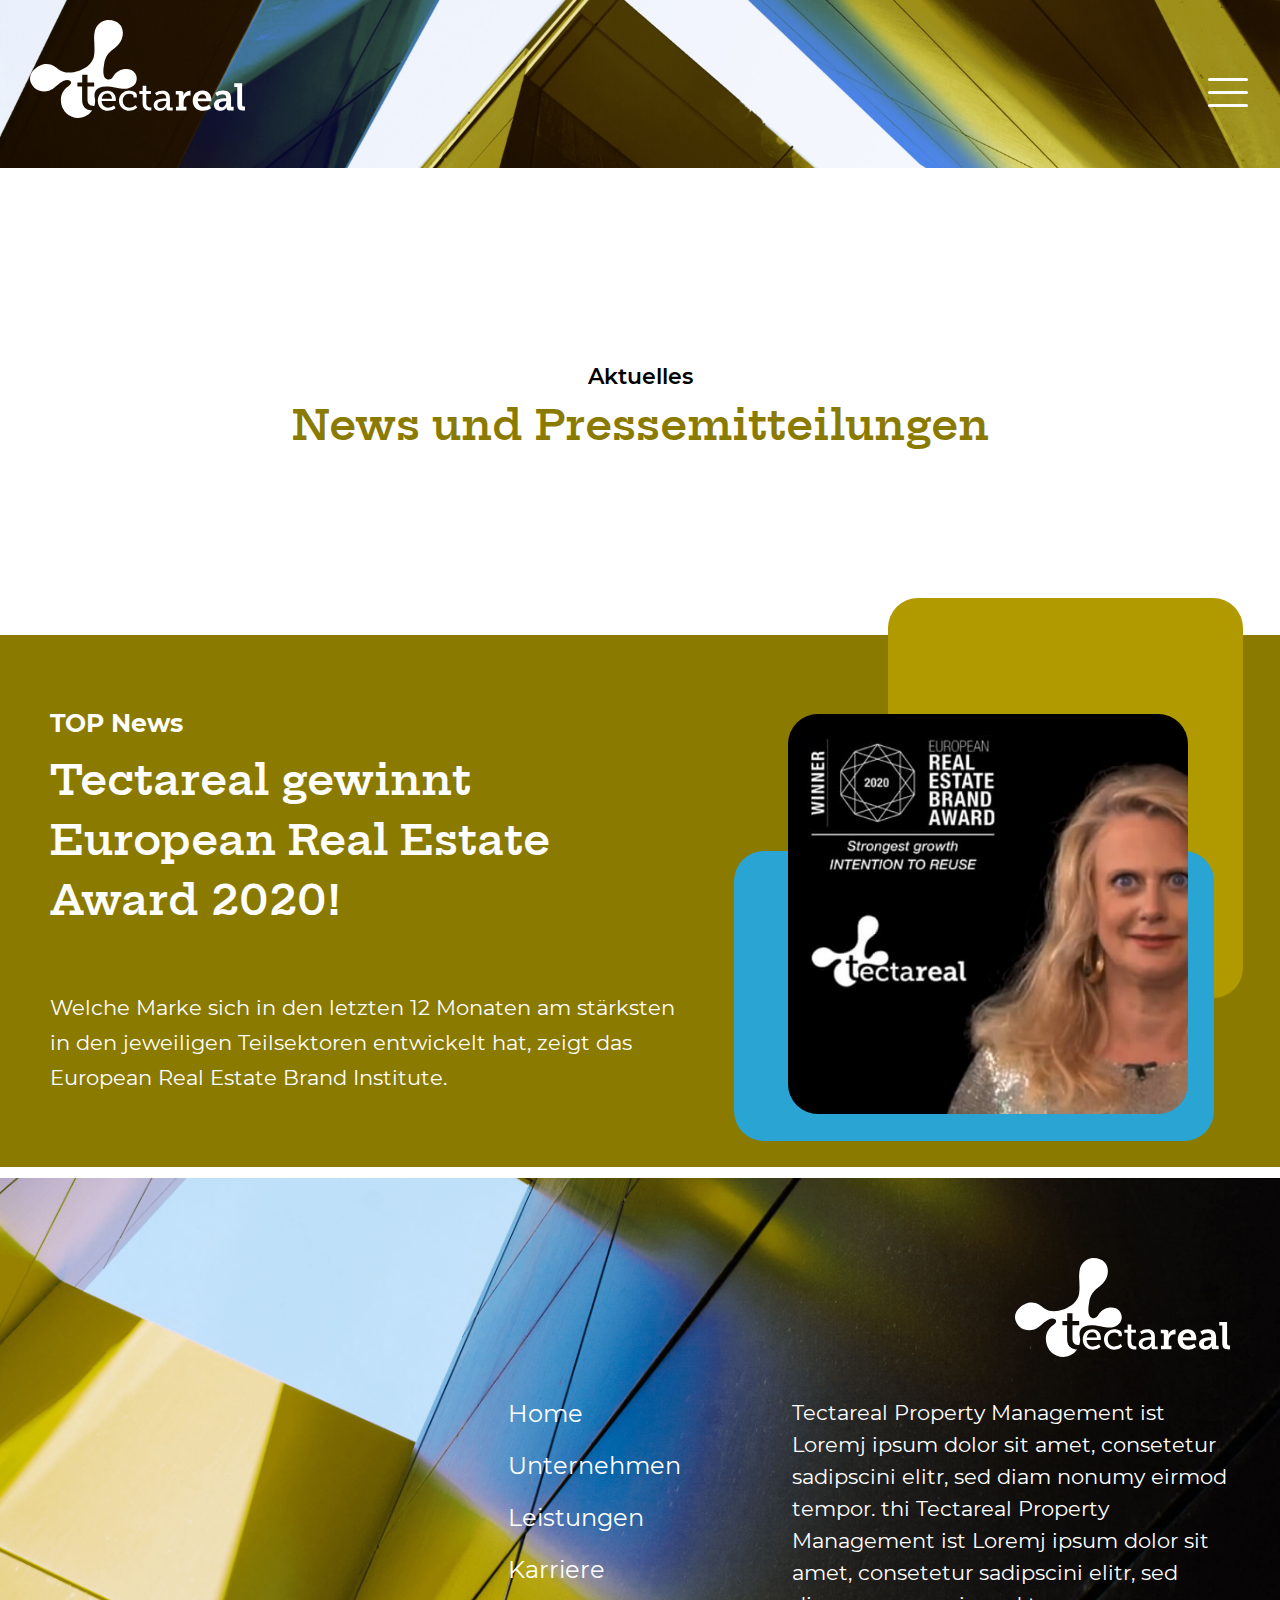
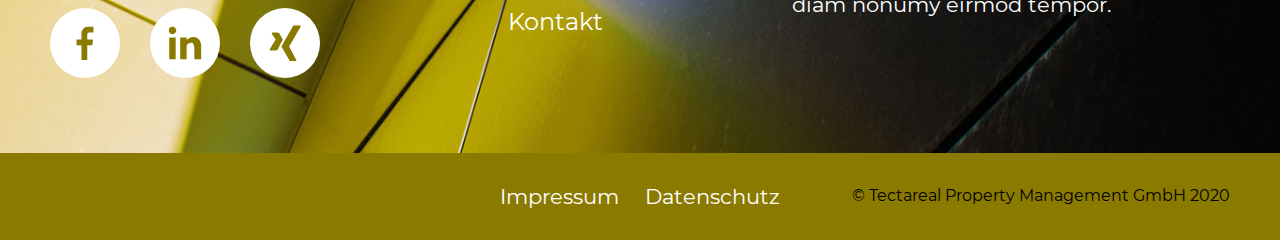
==== actuelles.html @ b1b63853 "LAncecafe" ====
<!DOCTYPE html>

<html lang="ru">

<head>
	<meta charset="utf-8">
	<meta http-equiv="X-UA-Compatible" content="IE=edge" >
	<meta name="viewport" content="width=device-width, initial-scale=1.0">
	<meta name="description" content="">
	<link rel="stylesheet" type="text/css" href="style.css">
	<link rel="icon" type="image/png" href="favicon/favicon.ico" sizes="16x16">	
	<title>Tectareal</title>
</head>

<body>

	<div class="wrapper">

	<!-- Header -->
		
	<header>
		<div class="header_site header_site_inner header_site_inner_4" id="headerSite" >
						<div class="header_row">
				<div class="header_templ">
					<div class="left">
						<a href="#" class="logo">
							<img src="img/logo.svg" alt="" />
						</a>
					</div>
					<div class="right">
						<button class="respmenubtn">
							<span></span>
							<span></span>
							<span></span>
						</button>
					</div>
				</div>
			</div>
			<div class="main_nav_box inner_nav_box" id="resp_nav">
				<div class="header_row">
					<div class="header_templ_wrapp">
						<div class="header_templ">
							<div class="left">
								<a href="#" class="logo">
									<img src="img/logo.svg" alt="" />
								</a>
							</div>
							<div class="right">
								<ul class="switch_lang">
									<li><a href="#">De</a></li>
									<li><a href="#">En</a></li>
								</ul>
								<button class="respmenubtn_3">
									<span></span>
									<span></span>
								</button>
							</div>
						</div>
					</div>
				</div>
				<div class="row">
					<div class="main_nav_templ">
						<div class="col">
							<ul class="naim_nav">
								<li>
									<a href="#">Unternehmen</a>
									<button type="button" class="dropdown_btn"></button>
									<ul class="sub-menu">
										<li><a href="#">Unsere Werte</a></li>
										<li><a href="#">Das macht uns aus</a></li>
										<li><a href="#">Unser Versprechen</a></li>
										<li><a href="#">Unser Ziel – Ihr Erfolg</a></li>
										<li><a href="#">Wir sind da wo Sie sind</a></li>
										<li><a href="#">Tectareal Tochterunternhemen</a></li>
										<li><a href="#">Unser Team</a></li>
									</ul>
								</li>
							</ul>
						</div>
						<div class="col">
							<ul class="naim_nav">
								<li>
									<a href="#">Leistungen</a>
									<button type="button" class="dropdown_btn"></button>
									<ul class="sub-menu">
										<li><a href="#">Kaufmännisches Property Management</a></li>
										<li><a href="#">Reporting</a></li>
										<li><a href="#">Vermietung</a></li>
										<li><a href="#">Mietermanagement</a></li>
										<li><a href="#">Technisches Property Management</a></li>
										<li><a href="#">Technisches Facility Management</a></li>
										<li><a href="#">Due Diligence</a></li>
										<li><a href="#">Property Controlling</a></li>
									</ul>
								</li>
							</ul>
						</div>
						<div class="col">
							<ul class="naim_nav">
								<li>
									<a href="#">Karriere</a>
								</li>
								<li>
									<a href="#">Aktuelles</a>
								</li>
								<li>
									<a href="#">Kontakt</a>
								</li>
							</ul>
						</div>
					</div>
					<div class="main_nav_footer">
						<ul class="main_nav_2">
							<li><a href="#">Impressum</a></li>
							<li><a href="#">Datenschutz</a></li>
						</ul>
					</div>
				</div>
			</div>
		</div>
	</header>

	<div class="bg"></div>

	<!-- /Header -->

	<!-- Content -->
		<div class="content">

		<!-- Section 1 - News -->

		<section class="sect_1_news">
			<div class="row">
				<div class="h2_wrapp h2_wrapp_2">
					<p>Aktuelles</p>
					<h2>News und Pressemitteilungen</h2>
				</div>
			</div>
			<div class="article_7_wrapp">
				<div class="row">
					<div class="article_7">
						<div class="left">
							<div class="article_7_header">
								<h4>TOP News</h4>
								<h2>Tectareal gewinnt European Real Estate Award 2020!</h2>
							</div>
							<div class="article_7_content">
								<p>Welche Marke sich in den letzten 12 Monaten am stärksten in den jeweiligen Teilsektoren entwickelt hat, zeigt das European Real Estate Brand Institute.</p>
							</div>
						</div>
						<div class="right">
							<div class="article_5_img_wrapp">
								<div class="article_5_img_box" style="background-image: url(img/article_7.jpg)">
								</div>
							</div>
						</div>
					</div>
				</div>
			</div>
		</section>

		<!-- /Section 1 - News -->

		<!-- Section 2 - News -->

		<!-- <section class="sect_2_news">
			<div class="row">
				<div class="years_tab_wrapp">
					<ul class="years_tab">
						<li>
							<a href="#" class="year_btn active"><span>2020</span></a>
						</li>
						<li>
							<a href="#" class="year_btn"><span>2019</span></a>
						</li>
						<li>
							<a href="#" class="year_btn"><span>2018</span></a>
						</li>
					</ul>
					<div class="years_slider_controls"></div>
				</div>
			</div>
			<div class="years_slider" data-slider = "year_slider">
				<div class="slide">
					<div class="row">
						<div class="article_6 article_6_2">
							<div class="left">
								<div class="article_3_header">
									<p>31.01.2020</p>
									<h2>Bell-Report – Tectareal unter den besten Property Managern</h2>
								</div>
								<div class="article_3_content">
									<p>Für den jährlichen Property Management Report wertet Bell Management Consultants aus, wie zufrieden Immobilieneigentümer und Asset Manager mit ihren Dienstleistern sind.</p>
									<br /><br />
									<p><b>Die Testergebnisse des Bell-Reports 2019 liegen vor:</b> Tectareal hat in den Bereichen kaufmännische und technische Kompetenz sowie Service- und Unternehmenskompetenz im Bell-Report 2019 den dritten Platz in der Assetklasse Büro (Umsatz > 17 Mio. EUR) belegt. Damit hat sich Tectareal im Vergleich zum Vorjahr um 2 Plätze verbessert.</p>
								</div>
							</div>
							<div class="right">
								<div class="article_5_img_wrapp article_6_img_wrapp">
									<div class="article_5_img_box" style="background-image: url(img/image_02.jpg)">
									</div>
								</div>
							</div>
						</div>
					</div>
					<div class="article_5_wrapp">
						<div class="row">
							<div class="article_5">
								<div class="left">
									<div class="article_5_img_wrapp article_5_img_wrapp_2">
										<div class="article_5_img_box" style="background-image: url(img/image_03.jpg)">
										</div>
									</div>
								</div>
								<div class="right">
									<div class="article_3_header">
										<p>16.01.2020</p>
										<h2>Ausweitung der strategischen Partnerschaft zwischen Wealthcap und Tectareal</h2>
									</div>
									<div class="article_3_content">
										<p>Die zwischen Wealthcap und Tectareal Property Management bestehende strategische Partnerschaft wird ausgebaut und mit den Objekten Dresden, Postplatz und Essen, Ruhr Tower werden zwei weitere besondere Immobilien-Highlights in den Verantwortungsbereich der Tectareal gelegt.</p>
										<br /><br />
										<p>Das Objekt Postplatz in Dresden wird zum Frühjahr 2020 fertig gestellt und zeichnet sich aufgrund der zentralen Lage durch eine hervorragende innerstädtische Anbindung aus. Das auffällig schöne Gebäude mit den „runden Ecken“ bietet auf ca. 18.500 qm eine ausgewogene Mischung zwischen Einzelhandel, Büro und auch 68 Wohnungen.</p>
										<br /><br />
										<p>Auch der „Ruhr Tower“ in Essen wird künftig durch Tectareal Property Management verwaltet. Der sehr bekannten 22-stöckigen Landmarkimmobilie wurde im Rahmen einer Projektentwicklung neues Leben eingehaucht – zwischenzeitlich ist sie fast vollständig vermietet. Auf über 17.200 qm finden sich attraktive Büro-
										flächen.</p>
									</div>
								</div>
							</div>
						</div>
					</div>
				</div>
				<div class="slide">
					<div class="row">
						<div class="article_6 article_6_2">
							<div class="article_3_header">
								<p>21.03.2019</p>
								<h2>Tectareal und Wealthcap gehen strategische Partnerschaft ein</h2>
							</div>
							<div class="article_3_content">
								<p>Die Tectareal Property Management GmbH mit Sitz in Essen und die in München ansässige Wealthcap werden zum 1. Mai 2019 eine strategische Partnerschaft eingehen.</p>
								<br />
								<p>Wealthcap, einer der größten Assetmanager in Deutschland, übergibt künftig die Verantwortung für das Property Management an zwei Dienstleister. Tectareal ist einer dieser Dienstleister und verwaltet dann das 22 Objekte starke Süd-Ost-Portfolio der Wealthcap. Ebenso erfolgt die Betreuung eines deutschlandweit verteilten Spezial-Portfolios bestehend aus 79 Immobilien durch Tectareal.</p>
								<br />
								<p>Zu den bekanntesten Immobilien des durch die Tectareal zu betreuenden Wealthcap-Portfolios zählen die Ten Towers sowie der Zentrale Omnibusbahnhof (ZOB) in München. Insgesamt gehen somit mehr als 1,25 Millionen qm Mietfläche in die Verwaltungs-Obhut der Tectareal.</p>
								<p>„Wir freuen uns sehr, dieses tolle Portfolio künftig verwalten zu dürfen“, so  Gertrud Wesemeyer, Geschäftsführerin der Tectareal, „und an dieser Stelle das Vertrauen unseres zukünftigen Auftraggebers gewonnen zu haben. Es ist ein Ansporn, in einer solchen Ausschreibung den Zuschlag zu erhalten und gemeinsam die Grundlagen für eine erfolgreiche Partnerschaft zu schaffen“.</p>
							</div>
						</div>
					</div>
					<div class="article_5_wrapp">
						<div class="row">
							<div class="article_5">
								<div class="article_3_header">
									<p>21.03.2019</p>
									<h2>Wealthcap beauftragt zwei Partner mit Property Management seines Immobilienportfolios </h2>
								</div>
								<div class="article_3_content">
									<ul>
										<li>Fokussierung auf Stärken als Real Asset- & Investment Manager</li>
										<li>Beauftragung von Partnern mit höchsten Qualitätsstandards mit Property Management des deutschen Immobilienbestandes</li>
										<li>Risikoadäquate Aufteilung des Portfolios auf die IC Property Management GmbH und Tectareal</li>
									</ul>
									<br /><br />
									<p>Der Real Asset und Investment Manager Wealthcap setzt seine Kooperationsstrategie fort. Wie angekündigt, fokussiert sich Wealthcap künftig noch stärker auf seine Kernkompetenzen im Asset- und Portfoliomanagement, der Strukturierung, dem An- und Verkauf von Immobilien sowie auf Auswahl und Zugang zu internationalen Zielfondsstrategien.</p>
									<br /><br />
									<h4>Neue Partner für Property Management ausgewählt</h4>
									<p>Im Bereich Property Management kooperiert Wealthcap künftig mit der IC Property Management GmbH und Tectareal Property Management GmbH. Die beiden Dienstleister übernehmen die Verwaltung des gesamten deutschen  Immobilienportfolios von Wealthcap. Dies umfasst das technische und kaufmännische Property Management für 143 Objekte mit einer Fläche von rund 1,9 Mio. qm. Über den Zwei-Partner-Ansatz werden etwaige Risiken durch die Konzentration großer Flächen bei einem Partner deutlich gesenkt.</p>
									<br /><br />
									<h4>Kernkompetenz Assetmanagement weiter gestärkt</h4>
									<p>Das Assetmanagement einschließlich der Kompetenzcluster Vermietung und technisches Management wird bei Wealthcap erbracht. Maßgebliche Entscheidungen zu Investitionen und Weiterentwicklung der Objekte werden weiterhin durch den Münchner Real Asset und Investment Manager erbracht.</p>
									<br /><br />
									<h4>Mehrstufiger Auswahlprozess abgeschlossen</h4>
									<p>Im Rahmen eines mehrstufigen, sechs Monate andauernden Prozesses wurde eine passgenaue Vergabestrategie konzipiert, die allen Aspekten des heutigen Immobilienbestandes und der zukünftigen Wachstumsstrategie des von Wealthcap gesteuerten Portfolios Rechnung trägt. Im Rahmen des Ausschreibungsverfahren mit einer anfänglichen Long List von rund 30 Dienstleistern sowie nach intensiven Gesprächen mit den möglichen Partnern unter Beteiligung aller relevanten Funktionen bei Wealthcap wurden letztendlich zwei passende Dienstleister identifiziert und beauftragt.</p>
									<br />
									<p>Für Wealthcap übernehmen Mahmoud Hawari, Leiter Operations & Business Services, sowie Michael Stüber, Leiter Asset- & Portfoliomanagement Real Estate, die Steuerung der Dienstleister. Im Auswahlprozess war die Advicum Consulting GmbH beratend tätig.</p>
									<br />
									<p>„Ein nachvollziehbarer, transparenter Vergabeprozess war uns sehr wichtig. Natürlich, um die kompetente Partner zu identifizieren, aber auch, um die Passgenauigkeit der System- und Prozesslandschaft sicherzustellen. So können wir den hohen Anforderungen unserer institutionellen Investoren, beispielsweise im Bereich Reporting, gerecht werden“, erklärt Hawari.</p>
									<br />
									<p>„Mit IC Property Management GmbH arbeiten wir bereits erfolgreich zusammen. Tectareal hat uns mit denselben hohen Qualitätsstandards überzeugt, die wir auch uns selbst stellen. So können wir unseren Investoren, Mietern und Partnern unsere Leistungen auch weiterhin schnell, direkt und reibungslos zur Verfügung stellen. Die Entscheidungshoheit und Weiterentwicklung des Immobilienbestandes nehmen wir weiter wahr und bauen unsere strategischen Services um die Immobilie weiter aus“, so Stüber.</p>
									<br />
									<p>„Wir freuen uns sehr, dieses tolle Portfolio künftig verwalten zu dürfen“, so Gertrud Wesemeyer, Geschäftsführerin der Tectareal, „und an dieser Stelle das Vertrauen unseres zukünftigen Auftraggebers gewonnen zu haben. Es ist ein Ansporn, in einer solchen Ausschreibung den Zuschlag zu erhalten und gemeinsam die Grundlagen für eine erfolgreiche Partnerschaft zu schaffen.“</p>
									<br />
									<p>„Wir freuen uns sehr über dieses neue Mandat. Es untermauert unsere Leistungsfähigkeit in unserer Kernkompetenz Property Management und das Vertrauen, das renommierte Investoren in unsere Qualität setzen“, sagt Markus Reinert FRICS, Vorstandsvorsitzender und CEO der IC Immobilien Holding AG.</p>
									<br /><br />
									<h4>Über Wealthcap:</h4>
									<p>WealthCap zählt zu den führenden Real Asset- und Investment Managern in Deutschland. Unsere über 30-jährige Expertise gewährt uns Zugang zu hochwertigen Objekten in vielen attraktiven Anlageklassen, die wir in verständliche und auf individuelle Anlageziele zugeschnittene Beteiligungsangebote übersetzen. Wir entwickeln sowohl Strukturierungslösungen für die besonderen Bedürfnisse professioneller Investoren als auch Produkte für Privatkunden. Bisher wurden rund 235.000 Anteile in 150 Beteiligungen gezeichnet.</p>
									<br /><br />
									<p>Sebastian Zehrer</p>
									<p>Wealthcap Kapitalverwaltungsgesellschaft mbH</p>
									<p>Am Tucherpark 16</p> 
									<p>80538 München</p>  
									<p>Telefon +49 89 678205-174</p>
									<p>E-Mail presse@wealthcap.com</p>
								</div>
							</div>
						</div>
					</div>
				</div>
				<div class="slide">
					<div class="row">
						<h2>2018</h2>
					</div>
				</div>
			</div>
			<div class="row">
				<div class="years_tab_wrapp">
					<ul class="years_tab">
						<li>
							<a href="#" class="year_btn active"><span>2020</span></a>
						</li>
						<li>
							<a href="#" class="year_btn"><span>2019</span></a>
						</li>
						<li>
							<a href="#" class="year_btn"><span>2018</span></a>
						</li>
					</ul>
					<div class="years_slider_controls"></div>
				</div>
			</div>
		</section> -->

		<!-- /Section 2 - News -->

		</div>
	<!-- /Content -->

	<!-- Footer -->

		<footer class="footer_section">
			<div class="footer_bg">
				<div class="row">
					<div class="footer_templ">
						<div class="col">
							<ul class="soc_links">
								<li><a href="#"><img src="img/fb.svg" alt="" /></a></li>
								<li><a href="#"><img src="img/ln.svg" alt="" /></a></li>
								<li><a href="#"><img src="img/soc.svg" alt="" /></a></li>
							</ul>
						</div>
						<div class="col">
							<ul class="footer_nav">
								<li><a href="#">Home</a></li>
								<li><a href="#">Unternehmen</a></li>
								<li><a href="#">Leistungen</a></li>
								<li><a href="#">Karriere</a></li>
								<li><a href="#">Kontakt</a></li>
							</ul>
						</div>
						<div class="col">
							<div class="footer_logo_wrapp">
								<a href="#" class="footer_logo">
									<img src='img/logo.svg' alt="" />
								</a>
							</div>
							<div class="footer_desc">
								<p>Tectareal Property Management ist Loremj ipsum dolor sit amet, consetetur sadipscini elitr, sed diam nonumy eirmod tempor. thi Tectareal Property Management ist Loremj ipsum dolor sit amet, consetetur sadipscini elitr, sed diam nonumy eirmod tempor.</p>
							</div>
						</div>
					</div>
				</div>
			</div>			
			<div class="footer_bootom_row">
				<div class="row">
					<div class="footer_bootom">
						<div>
							<ul class="footer_nav_2">
								<li><a href="#">Impressum</a></li>
								<li><a href="#">Datenschutz</a></li>
							</ul>
						</div>
						<div>
							<p class="corp_p">© Tectareal Property Management GmbH 2020</p>
						</div>
					</div>
				</div>
			</div>
		</footer>

	<!-- /Footer -->

	</div>

	<link rel="stylesheet" type="text/css" href="responsive.css">
	<link rel="stylesheet" type="text/css" href="slick/slick.css">
	<link rel="stylesheet" type="text/css" href="vendors/css/jquery.mCustomScrollbar.css">
	<link rel="stylesheet" type="text/css" href="vendors/css/jquery.fancybox.css">
	<script src="vendors/js/jquery.js"></script>
	<script src="slick/slick.js"></script>
	<script type="text/javascript" src="vendors/js/jquery.mCustomScrollbar.concat.min.js"></script>
	<script src="vendors/js/jquery.fancybox.js"></script>
	<script src="js/scripts.js"></script>

</body>
</html>
---- style.css ----
@charset "utf-8";

/*------------------*/
/*-- Fonts --*/
/*------------------*/

@font-face {
    font-family: "Montserrat";
    src: url("fonts/Montserrat-Regular.eot");
    src: url("fonts/Montserrat-Regular.eot?#iefix") format("embedded-opentype"),
        url("fonts/Montserrat-Regular.woff2") format("woff2"),
        url("fonts/Montserrat-Regular.woff") format("woff"),
        url("fonts/Montserrat-Regular.ttf") format("truetype"),
        url("fonts/Montserrat-Regular.svg#fonts/Montserrat-Regular") format("svg");
    font-weight: normal;
    font-style: normal;
    font-display: swap;
}

@font-face {
    font-family: "Montserrat";
    src: url("fonts/Montserrat-Medium.eot");
    src: url("fonts/Montserrat-Medium.eot?#iefix") format("embedded-opentype"),
        url("fonts/Montserrat-Medium.woff2") format("woff2"),
        url("fonts/Montserrat-Medium.woff") format("woff"),
        url("fonts/Montserrat-Medium.ttf") format("truetype"),
        url("fonts/Montserrat-Medium.svg#fonts/Montserrat-Medium") format("svg");
    font-weight: 500;
    font-style: normal;
    font-display: swap;
}

@font-face {
    font-family: "Hepta Slab";
    src: local("fonts/Hepta Slab SemiBold"), local("Hepta-Slab-SemiBold"),
        url("fonts/HeptaSlab-SemiBold.woff2") format("woff2"),
        url("fonts/HeptaSlab-SemiBold.woff") format("woff"),
        url("fonts/HeptaSlab-SemiBold.ttf") format("truetype");
    font-weight: 600;
    font-style: normal;
  }

@font-face {
    font-family: "Montserrat";
    src: url("fonts/Montserrat-Bold.eot");
    src: url("fonts/Montserrat-Bold.eot?#iefix") format("embedded-opentype"),
        url("fonts/Montserrat-Bold.woff2") format("woff2"),
        url("fonts/Montserrat-Bold.woff") format("woff"),
        url("fonts/Montserrat-Bold.ttf") format("truetype"),
        url("fonts/Montserrat-Bold.svg#Montserrat-Bold") format("svg");
    font-weight: bold;
    font-style: normal;
    font-display: swap;
}

@font-face {
    font-family: "Montserrat";
    src: url("fonts/Montserrat-SemiBold.eot");
    src: url("fonts/Montserrat-SemiBold.eot?#iefix") format("embedded-opentype"),
        url("fonts/Montserrat-SemiBold.woff2") format("woff2"),
        url("fonts/Montserrat-SemiBold.woff") format("woff"),
        url("fonts/Montserrat-SemiBold.ttf") format("truetype"),
        url("fonts/Montserrat-SemiBold.svg#Montserrat-SemiBold") format("svg");
    font-weight: 600;
    font-style: normal;
    font-display: swap;
}

@font-face {
    font-family: "Montserrat";
    src: url("fonts/Montserrat-SemiBoldItalic.eot");
    src: url("fonts/Montserrat-SemiBoldItalic.eot?#iefix") format("embedded-opentype"),
        url("fonts/Montserrat-SemiBoldItalic.woff2") format("woff2"),
        url("fonts/Montserrat-SemiBoldItalic.woff") format("woff"),
        url("fonts/Montserrat-SemiBoldItalic.ttf") format("truetype"),
        url("fonts/Montserrat-SemiBoldItalic.svg#fonts/Montserrat-SemiBoldItalic") format("svg");
    font-weight: 600;
    font-style: italic;
    font-display: swap;
}


/*-------------------------------------------*/
/* BASIC SETUP */
/*-------------------------------------------*/

* {
    margin: 0;
    padding: 0;
    -webkit-box-sizing: border-box;
    -moz-box-sizing: border-box;
    box-sizing: border-box;
}

html {
    -webkit-text-size-adjust: 100%;
}

html,
body {
    min-height: 100%;
    min-width: 100%;
    height: 100%;
}

body {
    background: #ffffff;
}

.wrapper {
    position: relative;
    display: flex;
    display: -ms-flexbox;
    display: -webkit-flex;
    flex-direction: column;
    -webkit-flex-direction: column;
    -ms-flex-direction: column;
    min-height: 100%;
    min-height: 100vh;
}

header {
    flex: 0 0 auto;
    -webkit-flex: 0 0 auto;
}

.content {
    flex: 1 0 auto;
    -webkit-flex: 1 0 auto;
}

footer {
    flex: 0 0 auto;
    -webkit-flex: 0 0 auto;
}

::-webkit-input-placeholder {color:#555555;}
::-moz-placeholder          {color:#555555;}
:-moz-placeholder           {color:#555555;}
:-ms-input-placeholder      {color:#555555;}

input,
textarea,
button,
select,
a,
img {
    outline: none;
}

select {
    -webkit-appearance: none;
    appearance: none;
    -moz-appearance;
    text-indent: 0.01px;
    text-overflow: "";
}

*::-ms-expand { display: none; }

input::-webkit-outer-spin-button,
input::-webkit-inner-spin-button {
    -webkit-appearance: none;
}

input[type="number"] {
    -moz-appearance: textfield;
}

input {
    -webkit-appearance: none;
    -moz-appearance
}

button {
    -webkit-appearance: none;
    -moz-appearance
}

textarea {
    resize: none;
    overflow: auto;
    -webkit-appearance: none;
    -moz-appearance;
}

input::-webkit-input-placeholder       {opacity: 1; transition: opacity .3s ease;}
input::-moz-placeholder                {opacity: 1; transition: opacity .3s ease;}
input:-moz-placeholder                 {opacity: 1; transition: opacity .3s ease;}
input:-ms-input-placeholder            {opacity: 1; transition: opacity .3s ease;}
input:focus::-webkit-input-placeholder {opacity: 0; transition: opacity .3s ease;}
input:focus::-moz-placeholder          {opacity: 0; transition: opacity .3s ease;}
input:focus:-moz-placeholder           {opacity: 0; transition: opacity .3s ease;}
input:focus:-ms-input-placeholder      {opacity: 0; transition: opacity .3s ease;}

textarea::-webkit-input-placeholder       {opacity: 1; transition: opacity .3s ease;}
textarea::-moz-placeholder                {opacity: 1; transition: opacity .3s ease;}
textarea:-moz-placeholder                 {opacity: 1; transition: opacity .3s ease;}
textarea:-ms-input-placeholder            {opacity: 1; transition: opacity .3s ease;}
textarea:focus::-webkit-input-placeholder {opacity: 0; transition: opacity .3s ease;}
textarea:focus::-moz-placeholder          {opacity: 0; transition: opacity .3s ease;}
textarea:focus:-moz-placeholder           {opacity: 0; transition: opacity .3s ease;}
textarea:focus:-ms-input-placeholder      {opacity: 0; transition: opacity .3s ease;}


/*-------------------------------------------*/
/* ----- DEFAULT STYLES ------ */
/*-------------------------------------------*/

section {
    position: relative;
    padding: 10px 0;
}

h1 {
    font-family: "Hepta Slab", Arial, Verdana, sans-serif;
    font-size: 79px;
    /*line-height: 118px;*/
    line-height: 110px;
    font-weight: 600;
    color: #fff;
}

h2 {
    font-family: "Hepta Slab", Arial, Verdana, sans-serif;
    font-size: 42px;
    line-height: 60px;
    font-weight: 600;
    color: #8B7A00;
}

h3 {
    font-family: "Montserrat", Arial, Verdana, sans-serif;
    font-size: 28px;
    line-height: 38px;
    font-weight: 600;
    color: #8B7A00;
}

h4 {
    font-family: "Montserrat", Arial, Verdana, sans-serif;
    font-size: 28px;
    line-height: 44px;
    font-weight: bold;
    color: #8B7A00;
}

h5 {
    font-family: "Hepta Slab", Arial, Verdana, sans-serif;
    font-size: 20px;
    line-height: 28px;
    font-weight: 600;
    color: #8B7A00;
}

p {
    font-family: "Montserrat", Arial, Verdana, sans-serif;
    font-size: 22px;
    line-height: 37px;
    font-weight: normal;
    color: #000000;
}

a {
    text-decoration: none;
    font-family: "Montserrat", Arial, Verdana, sans-serif;
    font-size: 22px;
    line-height: 37px;
    font-weight: normal;
    color: #000000;
}

li {
    list-style: none;
    font-family: "Montserrat", Arial, Verdana, sans-serif;
    font-size: 22px;
    line-height: 37px;
    font-weight: normal;
    color: #000000;
}

img {
    outline: none;
    border: 1px solid transparent;
    border: none;
}

button:hover,
button:active,
a:hover,
a:active {
    -webkit-tap-highlight-color: rgba(0,0,0,0); 
    -webkit-tap-highlight-color: transparent;
}

input {

}

input:focus {

}

textarea {

}

textarea:focus {

}

/*-------------------------------------------*/
/* ----- REUSABLE COMPONENTS ------ */
/*-------------------------------------------*/

.row {
    max-width: 1240px;
    margin: 0 auto;
    padding: 0;
}

.row_2 {
    max-width: 900px;
    margin: 0 auto;
    padding: 0;
}

.overflow_wrapp {
    overflow: hidden;
}

.align_center {
    text-align: center;
}

.align_right {
    text-align: right;
}

.align_left {
    text-align: left;
}

/*-- Slick --*/

.slick-arrow {
    display: block;
    width: 58px;
    height: 58px;
    cursor: pointer;
    z-index: 2;
    position: absolute;
    top: 50%;
    margin-top: -40px;
    background: transparent;
    border: 1px solid transparent;
    -webkit-border-radius: 50%;
    -moz-border-radius: 50%;
    border-radius: 50%;
    border: 2px solid #fff;
}

.slick-arrow:before {
    content: "";
    width: 100%;
    height: 100%;
    position: absolute;
    top: 0;
    left: 0;
    background-repeat: no-repeat;
    background-position: center;
}

.slick-arrow img {
    display: none;
}

.slick-prev:before {
    -webkit-transform: rotate(90deg);
    transform: rotate(90deg);
    background-image: url(img/left_arrow.svg);
}

.slick-next:before {
    -webkit-transform: rotate(90deg);
    transform: rotate(90deg);
    background-image: url(img/right_arrow.svg);
}

.slick-prev {
    left: -96px;
}

.slick-next {
    right: -96px;
}

.slick-dots {
    text-align: center;
}

.slick-dots li {
    display: inline-block;
    vertical-align: top;
    cursor: pointer;
    margin: 4px;
}

.slick-dots li button {
    font-size: 0;
    line-height: 0;
    width: 16px;
    height: 16px;
    cursor: pointer;
    background: transparent;
    position: relative;
    border: 2px solid #fff;
    -webkit-border-radius: 50%;
    -moz-border-radius: 50%;
    border-radius: 50%;
}

.slick-dots li.slick-active button {
    background: #fff;
}

/*-- /Slick --*/

/*-- Breadcrumbs --*/

/*.breadcrumbs_wrapp {
    padding: 40px 0 20px 0;
}

.breadcrumbs li {
    display: inline-block;
    vertical-align: top;
    padding: 0 5px;
}

.breadcrumbs li:after {
    position: relative;
    top: -2px;
    left: 5px;
    content: "\2192";
    font-size: 13px;
    line-height: 23px;
    color: #333333;
}

.breadcrumbs li:last-child:after {
    display: none;
}

.breadcrumbs li a {
    border-bottom: 1px solid transparent;
    font-size: 18px;
    line-height: 23px;
    color: #333333;
}

.breadcrumbs li a:link,
.breadcrumbs li a:visited {
    border-bottom: 1px solid transparent;
}

.breadcrumbs li a:active,
.breadcrumbs li a.active {
    border-bottom: 1px solid #333333;
}

.breadcrumbs li a:hover {
    border-bottom: 1px solid #333333;
}

.breadcrumbs li:last-child a {
    pointer-events: none;
    cursor: default;
    opacity: .6;
    border-bottom: 1px solid transparent;
}*/

/*-- /Breadcrumbs --*/

/*-------------------------------------------*/
/* ----- HEADER ------ */
/*-------------------------------------------*/

.header_site {
    display: flex;
    display: -webkit-flex;
    width: 100%;
    padding: 20px 30px 50px 30px;
    position: absolute;
    top: 0;
    left: 0;
    z-index: 7;
}

.header_row {
    width: 100%;
    max-width: 1378px;
    margin: 0 auto;
}

.header_site > .row {
    width: 100%;
}

.header_templ {
    display: flex;
    display: -webkit-flex;
    width: 100%;
}

.header_templ .left {
    width: calc(100% - 80px);
}

.header_templ .right {
    width: 80px;
    position: relative;
}

.logo {
    display: block;
    width: 215px;
}

.logo img {
    display: block;
    width: auto;
    height: auto;
    max-width: 100%;
}

/*.main_nav_wrapp {
    display: inline-block;
    vertical-align: top;
    margin: 13px 5px;
}

.main_nav li {
    display: inline-block;
    vertical-align: top;
    padding: 5px 13px;
}

.main_nav li a {
    border-bottom: 1px solid transparent;
    font-size: 19px;
    line-height: 19px;
    color: #466896;
    -webkit-transition-property: border;
    -webkit-transition-duration: .3s;
    -webkit-transition-timing-function: ease;

    -moz-transition-property: border;
    -moz-transition-duration: .3s;
    -moz-transition-timing-function: ease;

    -ms-transition-property: border;
    -ms-transition-duration: .3s;
    -ms-transition-timing-function: ease;

    -o-transition-property: border;
    -o-transition-duration: .3s;
    -o-transition-timing-function: ease;

    transition-property: border;
    transition-duration: .3s;
    transition-timing-function: ease;
}

.main_nav li a:link,
.main_nav li a:visited {
    border-bottom: 1px solid transparent;
}

.main_nav li a:active,
.main_nav li a.active {
    border-bottom: 1px solid #466896;
}

.main_nav li a:hover {
    border-bottom: 1px solid #466896;
}*/

/* ----- Responsive Menu Button ------ */

.respmenubtn {
    display: inline-block;
    /*display: none;*/
    vertical-align: top;
    width: 45px;
    height: 37px;
    margin-top: 20px;
    background: transparent;
    cursor: pointer;
    z-index: 3;
    /*z-index: 11;*/
    border: 1px solid transparent;
}

.respmenubtn span {
    display: block;
    width: 40px;
    height: 3px;
    background: #fff;
    margin: 0 auto 10px auto;
    border-radius: 3px;
    -webkit-transition-property: transform, border, background;
    -webkit-transition-duration: .3s;
    -webkit-transition-timing-function: ease;

    -moz-transition-property: transform, border, background;
    -moz-transition-duration: .3s;
    -moz-transition-timing-function: ease;

    -ms-transition-property: transform, border, background;
    -ms-transition-duration: .3s;
    -ms-transition-timing-function: ease;

    -o-transition-property: transform, border, background;
    -o-transition-duration: .3s;
    -o-transition-timing-function: ease;

    transition-property: transform, border, background;
    transition-duration: .3s;
    transition-timing-function: ease;
}

.respmenubtn span:last-child {
    margin: 0 auto;
}

.respmenubtn:active {
    -webkit-tap-highlight-color: rgba(0,0,0,0); 
    -webkit-tap-highlight-color: transparent;
}

.respmenubtn:hover span {
    background: #fff;
}

.respmenubtn.active span {
    position: relative;
    width: 55px;
    top: 2px;
    left: -6px;
    background: #fff;
}

.respmenubtn.active span:last-child {
    display: none;
}

.respmenubtn.active span:first-child {
    -webkit-transform: rotate(37deg);
    -moz-transform: rotate(37deg);
    -o-transform: rotate(37deg);
    transform: rotate(37deg);
    margin: 3px 0 0 0;
    position: relative;
    top: 5px;
    left: -5px;
}

.respmenubtn.active span:nth-child(2) {
    -webkit-transform: rotate(-37deg);
    -moz-transform: rotate(-37deg);
    -o-transform: rotate(-37deg);    
    transform: rotate(-37deg);
}

.header_templ .right .respmenubtn {
    position: absolute;
    top: 34px;
    right: 0;
}

/* ----- / Responsive Menu Button ------ */

.main_nav_box {
    display: none;
    width: 100%;
    height: 100vh;
    overflow-y: auto;
    position: fixed;
    top: 0;
    left: 0;
    z-index: 3;
    background-image: url(img/main_nav_bg.jpg);
    background-size: cover;
    background-position: center;
    padding-bottom: 30px;
}

.inner_nav_box {
    height: auto;
    max-height: 100vh;
}

.header_templ_wrapp {
    /*padding: 20px 30px;*/
    padding: 20px 0;
}

.main_nav_box .header_templ {

}

.main_nav_box .header_templ .left {
    width: 80%;
}

.main_nav_box .header_templ .right {
    width: 20%;
    text-align: left;
    padding-left: 5px;
    padding-top: 44px;
}

.switch_lang {
    display: inline-flex;
    display: -webkit-inline-flex;
    flex-wrap: wrap;
    -webkit-flex-wrap: wrap;
    margin-top: 20px;
}

.switch_lang li:after {
    display: inline-block;
    vertical-align: top;
    margin: 0 13px;
    content: "\/";
    font-weight: 500;
    font-size: 25px;
    line-height: 30px;
    color: #fff;
    position: relative;
    top: 2px;
}

.switch_lang li:last-child:after {
    display: none;
}

.switch_lang li a {
    font-weight: 600;
    font-size: 24px;
    line-height: 30px;
    color: #fff;
}

.respmenubtn_3 {
    display: inline-block;
    /*display: none;*/
    vertical-align: top;
    width: 45px;
    height: 37px;
    margin-top: 20px;
    background: transparent;
    cursor: pointer;
    z-index: 2;
    border: 1px solid transparent;
    position: absolute;
    top: 29px;
    right: -2px;
}

.respmenubtn_3 span {
    display: block;
    width: 40px;
    height: 3px;
    background: #fff;
    margin: 0 auto 10px auto;
    border-radius: 3px;
}
.respmenubtn_3 span:last-child {
    margin: 0 auto;
}
.respmenubtn_3:active {
    -webkit-tap-highlight-color: rgba(0,0,0,0); 
    -webkit-tap-highlight-color: transparent;
}
.respmenubtn_3 span {
    position: relative;
    width: 55px;
    top: 1px;
    left: -6px;
    background: #fff;
}
.respmenubtn_3 span:first-child {
    -webkit-transform: rotate(37deg);
    -moz-transform: rotate(37deg);
    -o-transform: rotate(37deg);
    transform: rotate(37deg);
    margin: 3px 0 0 0;
    position: relative;
    top: 4px;
    left: -5px;
}
.respmenubtn_3 span:nth-child(2) {
    -webkit-transform: rotate(-37deg);
    -moz-transform: rotate(-37deg);
    -o-transform: rotate(-37deg);    
    transform: rotate(-37deg);
}

.main_nav_templ {
    display: flex;
    display: -webkit-flex;
    flex-wrap: wrap;
    -webkit-flex-wrap: wrap;
    margin-top: 40px;
}

.main_nav_templ .col {
    padding: 0 10px;
}

.main_nav_templ .col:nth-child(1) {
    width: 40%;
    padding-left: 0;
}

.main_nav_templ .col:nth-child(2) {
    width: 43%;
}

.main_nav_templ .col:nth-child(3) {
    width: 17%;
    padding-right: 0;
}

.naim_nav {

}

.naim_nav li {
    position: relative;
    padding: 10px 0;
    line-height: 1;
}

.naim_nav li a {
    font-weight: 600;
    font-size: 23px;
    line-height: 30px;
    color: #fff;
}

.naim_nav li ul {

}

.naim_nav li ul > li {
    padding: 5px 0;
}

.naim_nav li ul li a {
    font-weight: normal;
    font-size: 19px;
    line-height: 25px;
    color: #fff;
}

.dropdown_btn {
    display: block;
    width: 22px;
    height: 22px;
    border: none;
    cursor: pointer;
    background-color: transparent;
    background-repeat: no-repeat;
    background-size: contain;
    background-image: url(img/arrow_white_down.svg);
    background-position: center;
    -webkit-border-radius: 50%;
    border-radius: 50%;
    -webkit-transition-property: transform;
    -webkit-transition-duration: .3s;
    -webkit-transition-timing-function: ease;

    -moz-transition-property: transform;
    -moz-transition-duration: .3s;
    -moz-transition-timing-function: ease;

    -ms-transition-property: transform;
    -ms-transition-duration: .3s;
    -ms-transition-timing-function: ease;

    -o-transition-property: transform;
    -o-transition-duration: .3s;
    -o-transition-timing-function: ease;

    transition-property: transform;
    transition-duration: .3s;
    transition-timing-function: ease;
}

.dropdown_btn.active {
    -webkit-transform: rotate(-180deg);
    transform: rotate(-180deg);
}

.naim_nav li .dropdown_btn {
    display: none;
    position: absolute;
    top: 8px;
    right: 0;
    z-index: 2;
}

.main_nav_footer {
    padding: 20px 0;
    text-align: right;
}

.main_nav_2 {
    display: inline-block;
    vertical-align: top;
    width: 17%;
    text-align: left;
    padding-left: 10px;
}

.main_nav_2 li {
    padding: 5px 0;
    line-height: 1;
}

.main_nav_2 li a {
    display: inline-block;
    vertical-align: top;
    font-weight: normal;
    font-size: 19px;
    line-height: 25px;
    color: #fff;
}

.bg {
    display: none;
    background: rgba(0, 0, 0, .6);
    width: 100%;
    height: 100%;
    position: absolute;
    top: 0;
    left: 0;
    z-index: 4;
}

/*-- Inner Header --*/

.header_site_inner {
    background-image: url(img/header_inner_bg.jpg);
    background-size: cover;
    background-position: center;
    background-repeat: no-repeat;
    position: relative;
}

.header_site_inner_2 {
    background-image: url(img/header_inner_bg_2.jpg);
}

.header_site_inner_3 {
    background-image: url(img/header_inner_bg_3.jpg);
}

.header_site_inner_4 {
    background-image: url(img/header_inner_bg_4.jpg);
}

/*-- /Inner Header --*/

/*-- Scroll Menu --*/

.scroll_menu {
    width: 100%;
    background-color: #fff;
    position: fixed;
    top: -100%;
    left: 0;
    z-index: 6;
    padding: 13px 0 15px 0;
    -webkit-transition-property: top;
    -webkit-transition-duration: .3s;
    -webkit-transition-timing-function: ease;

    -moz-transition-property: top;
    -moz-transition-duration: .3s;
    -moz-transition-timing-function: ease;

    -ms-transition-property: top;
    -ms-transition-duration: .3s;
    -ms-transition-timing-function: ease;

    -o-transition-property: top;
    -o-transition-duration: .3s;
    -o-transition-timing-function: ease;

    transition-property: top;
    transition-duration: .3s;
    transition-timing-function: ease;

    -webkit-box-shadow: 0 3px 5px 0 rgba(0,0,0,.2);
    -moz-box-shadow: 0 3px 5px 0 rgba(0,0,0,.2);
    box-shadow: 0 3px 5px 0 rgba(0,0,0,.2);
}

.scroll_menu.fixed {
    top: 0;
}

.logo_resp {
    display: block;
    width: 159px;
    margin-top: 0;
    margin-left: -8px;
}

.logo_resp img {
    display: block;
    width: 100%;
}

.scroll_menu .header_templ .right .respmenubtn_2 {
    top: 0;
}

.respmenubtn_2 span {
    background-color: #8B7A00 !important;
}

/*-- /Scroll Menu --*/

/*-------------------------------------------*/
/* ----- CONTENT ------ */
/*-------------------------------------------*/

/*-- Section 1 - Main Page --*/

.promo_sect {
    display: flex;
    display: -webkit-flex;
    -webkit-align-items: center;
    align-items: center;
    min-height: 100vh;
    /*padding: 130px 0 100px 0;*/
    padding: 126px 0 100px 0;
    position: relative;
}

.promo_sect .row {
    width: 100%;
}

.promo_sect .bg_image {
    overflow: hidden;
    width: 100%;
    height: 100%;
    position: absolute;
    top: 50%;
    left: 50%;
    -webkit-transform: translate(-50%, -50%);
    -moz-transform: translate(-50%, -50%);
    transform: translate(-50%, -50%);
}

.promo_sect .bg_image:before {
    display: block;
    content: "";
    width: 100%;
    height: 100%;
    background-image: url(img/promo_bg.jpg);
    background-size: cover;
    background-position: center;
/*    -webkit-animation: bg_image 10s linear;
    -moz-animation: bg_image 10s linear;
    -o-animation: bg_image 10s linear;
    animation: bg_image 10s linear;*/
    -webkit-transition-property: transform;
    -webkit-transition-duration: 5s;
    -webkit-transition-timing-function: ease;

    -moz-transition-property: transform;
    -moz-transition-duration: 5s;
    -moz-transition-timing-function: ease;

    -ms-transition-property: transform;
    -ms-transition-duration: 5s;
    -ms-transition-timing-function: ease;

    -o-transition-property: transform;
    -o-transition-duration: 5s;
    -o-transition-timing-function: ease;

    transition-property: transform;
    transition-duration: 5s;
    transition-timing-function: ease;

    transform: scale(1);
    -webkit-transform: scale(1);
}

.promo_sect .bg_image.active:before {
    transform: scale(1.5);
    -webkit-transform: scale(1.5);
}

/*@keyframes bg_image {
    0% {
        transform: scale(1);
        -webkit-transform: scale(1);
    }
    100% {
        transform: scale(2);
        -webkit-transform: scale(2);
    }
}

@-webkit-keyframes bg_image {
    0% {
        transform: scale(1);
        -webkit-transform: scale(1);
    }
    100% {
        transform: scale(2);
        -webkit-transform: scale(2);
    }
}

@-moz-keyframes bg_image {
    0% {
        transform: scale(1);
        -webkit-transform: scale(1);
    }
    100% {
        transform: scale(2);
        -webkit-transform: scale(2);
    }
}

@-o-keyframes bg_image {
    0% {
        transform: scale(1);
        -webkit-transform: scale(1);
    }
    100% {
        transform: scale(2);
        -webkit-transform: scale(2);
    }
}*/

.promo_sect .row {
    position: relative;
    z-index: 2;
}

.promo_descript {

}

.promo_descript h1 {
    padding: 15px 0;
    color: #fff;
}

.promo_descript p {
    padding: 20px 0;
    font-size: 33px;
    line-height: 53px;
    font-weight: 500;
    color: #fff;
}

.transparent_pill {
    display: inline-block;
    vertical-align: top;
    padding: 14px 30px 14px 29px;
    -webkit-border-radius: 30px;
    -moz-border-radius: 30px;
    border-radius: 30px;
    background: transparent;
    border: 2px solid #fff;
    font-weight: normal;
    font-size: 21px;
    line-height: 30px;
    text-align: center;
    color: #fff;
    -webkit-transition-property: background, color;
    -webkit-transition-duration: .3s;
    -webkit-transition-timing-function: ease;

    -moz-transition-property: background, color;
    -moz-transition-duration: .3s;
    -moz-transition-timing-function: ease;

    -ms-transition-property: background, color;
    -ms-transition-duration: .3s;
    -ms-transition-timing-function: ease;

    -o-transition-property: background, color;
    -o-transition-duration: .3s;
    -o-transition-timing-function: ease;

    transition-property: background, color;
    transition-duration: .3s;
    transition-timing-function: ease;
}

.transparent_pill:link,
.transparent_pill:visited {
    background: transparent;
    color: #fff;
}

.transparent_pill:active,
.transparent_pill.active {
    background: #fff;
    color: #000;
}

.transparent_pill:hover {
    background: #fff;
    color: #000;
}

.promo_descript .transparent_pill {
    margin: 30px 0;
}

.scroll_down {
    display: inline-block;
    vertical-align: top;
    width: 58px;
    height: 58px;
    cursor: pointer;
    -webkit-border-radius: 50%;
    border-radius: 50%;
    border: 1px solid transparent;
    background-color: transparent;
    background-image: url(img/arrow_white_down.svg);
    background-size: cover;
    background-position: center;
}

.scroll_down_wrapp {
    width: 100%;
    position: absolute;
    bottom: 0;
    left: 0;
}

.scroll_down_wrapp > .row {
    height: 10px;
    position: relative;
}

.scroll_down_wrapp > .row .scroll_down {
    position: absolute;
    top: -70px;
    right: 0;
    z-index: 2;
}

/*-- /Section 1 - Main Page --*/

/*-- Section 2 - Main Page --*/
/*
.sect_2_mp {
    position: relative;
    z-index: 2;
}*/

.card_templ {
    display: flex;
    display: -webkit-flex;
    flex-wrap: wrap;
    -webkit-flex-wrap: wrap;
    /*margin: 63px 0 30px 0;*/
    margin-top: 250px;
    /*margin-bottom: 130px;*/
    margin-bottom: 105px;
/*    position: relative;    
    top: 0;*/
    -webkit-transition-property: margin-top;
    -webkit-transition-duration: 5s;
    -webkit-transition-timing-function: ease;

    -moz-transition-property: margin-top;
    -moz-transition-duration: 5s;
    -moz-transition-timing-function: ease;

    -ms-transition-property: margin-top;
    -ms-transition-duration: 5s;
    -ms-transition-timing-function: ease;

    -o-transition-property: margin-top;
    -o-transition-duration: 5s;
    -o-transition-timing-function: ease;

    transition-property: margin-top;
    transition-duration: 5s;
    transition-timing-function: ease;
/*    column-count: 2;
    column-gap: 40px;*/
}

.card_templ.active {
    /*top: -289px;*/
    margin-top: -72px;
}

/*.card_templ .left {
    display: flex;
    justify-content: flex-end;
    flex-wrap: wrap;
    width: 50%;
    padding: 20px 43px 20px 0;
}

.card_templ .right {
    width: 50%;
    padding-left: 43px;
}*/

.content_thumb {
    max-width: 670px;
    /*padding: 287px 0 0 0;*/
    /*padding: 287px 0 140px 0;*/
    /*padding: 91px 2% 126px 0;*/
    padding: 91px 2% 60px 0;
}

.content_thumb h2 {
    /*padding: 20px 0;*/
    padding: 50px 0 50px 0;
    font-size: 41px;
    /*line-height: 58px;*/
    line-height: 60px;
    color: #8b7a00;
}

.content_thumb p {
    padding: 35px 0 0 0;
    font-size: 22px;
    /*line-height: 38px;*/
    line-height: 41px;
    color: #000;
}

.content_thumb h4 {
    display: none;
    font-size: 22px;
    line-height: 41px;
    font-weight: 600;
    color: #000;
}

.card_thumb_wrapp {
    display: flex;
    display: -webkit-flex;
    justify-content: flex-end;
    -webkit-justify-content: flex-end;
    width: 50%;
    /*display: inline-block;*/
    padding: 25px 30px;
}

.card_thumb_wrapp:nth-child(even) {
    justify-content: flex-start;
    -webkit-justify-content: flex-start;
    position: relative;
    /*top: -220px;*/
    top: -180px;
}

.card_thumb {
    min-height: 635px;
    max-width: 475px;
    padding: 35px 40px 105px 40px;
    -webkit-border-radius: 32px;
    -moz-border-radius: 32px;
    border-radius: 32px;
    position: relative;
    overflow: hidden;
}

/*.card_img {
    display: block;
    width: auto;
    height: auto;
    min-width: 100%;
    min-height: 100%;
    position: absolute;
    top: 50%;
    left: 50%;
    -webkit-transform: translate(-50%, -50%);
    -moz-transform: translate(-50%, -50%);
    transform: translate(-50%, -50%);
}*/

.card_thumb_content {
    position: relative;
    z-index: 2;
}

.card_thumb_content h4 {
    padding: 7px 0;
    font-weight: 500;
    font-size: 20px;
    line-height: 25px;
    color: #fff;
}

.card_thumb_content h3 {
    /*padding: 7px 0;*/
    padding: 6px 0;
    font-weight: bold;
    font-size: 36px;
    line-height: 48px;
    color: #fff;
}

.card_thumb_content p {
    padding: 10px 0;
    font-size: 22px;
    line-height: 34px;
    color: #fff;
}

.card_thumb_bg {
    width: 100%;
    background-size: cover;
    background-position: center;
}

.card_thumb_bg_2 {
    width: 100%;
    background-size: cover;
    background-position: center;
}

.card_thumb_bg .card_thumb_content h4 {
    color: #000;
}

.card_thumb_bg .card_thumb_content h3 {
    color: #000;
}

.card_thumb_bg .card_thumb_content p {
    color: #000;
}

.card_thumb_footer {
    width: 100%;
    height: 113px;
    position: absolute;
    bottom: 0;
    left: 0;
    padding: 10px 40px 10px 40px;
}

.card_thumb_footer .icon_box {
    text-align: right;
    position: absolute;
    bottom: 100%;
    right: 13px;
}

.olive_pill {
    display: inline-block;
    vertical-align: top;
    cursor: pointer;
    -webkit-border-radius: 39px;
    -moz-border-radius: 39px;
    border-radius: 39px;
    padding: 14px 30px 14px 29px;
    border: 1px solid #8B7A00;
    background: #8B7A00;
    font-weight: normal;
    font-size: 21px;
    line-height: 30px;
    text-align: center;
    color: #fff;
    -webkit-transition-property: background, color;
    -webkit-transition-duration: .3s;
    -webkit-transition-timing-function: ease;

    -moz-transition-property: background, color;
    -moz-transition-duration: .3s;
    -moz-transition-timing-function: ease;

    -ms-transition-property: background, color;
    -ms-transition-duration: .3s;
    -ms-transition-timing-function: ease;

    -o-transition-property: background, color;
    -o-transition-duration: .3s;
    -o-transition-timing-function: ease;

    transition-property: background, color;
    transition-duration: .3s;
    transition-timing-function: ease;
}

.olive_pill:link,
.olive_pill:visited {
    background: #8B7A00;
    color: #fff;
}

.olive_pill:active,
.olive_pill.active {
    background: #fff;
    color: #000;
}

.olive_pill:hover {
    background: #fff;
    color: #000;
}

/*.transparent_pill_2 {
    display: inline-block;
    vertical-align: top;
    -webkit-border-radius: 39px;
    -moz-border-radius: 39px;
    border-radius: 39px;
    padding: 11px 40px 10px 40px;
    border: 2px solid #fff;
    background: transparent;
    font-weight: normal;
    font-size: 20px;
    line-height: 50px;
    text-align: center;
    color: #fff;
}*/

.card_thumb.blue {
    background-color: #29A4D3;
}

.icon_01 {
    display: inline-block;
    vertical-align: top;
    width: 163px;
    height: 159px;
    background-image: url(img/icon_01.svg);
    background-size: contain;
    background-position: center;
    background-repeat: no-repeat;
}

.card_thumb.dark_olive {
    background-color: #8B7A00;
}

.card_thumb.olive {
    background-color: #B19900;
}

.card_thumb.map_bg {
    position: relative;
}

.card_thumb.map_bg:before {
    content: "";
    width: 100%;
    height: 100%;
    position: absolute;
    top: 0;
    left: 0;
    background-image: url(img/card_thumb_map.png);
    background-position: 132px 274px;
    background-repeat: no-repeat;
    background-size: 76%;
    opacity: .6;
}

/*-- /Section 2 - Main Page --*/

/*-- Section 3 - Main Page --*/

.person_article {
    display: flex;
    display: -webkit-flex;
    margin: 60px 0 140px 0;
}

.person_article .left {
    width: 500px;
    /*padding: 53px 0 10px 0;*/
/*    padding: 40px 0 10px 0;*/
    padding: 24px 0 10px 0;
}

.person_article .right {
    width: calc(100% - 500px);
}

.photo_box_wrapp {
    position: relative;
}

.photo_box_wrapp:after {
    display: block;
    content: "";
    width: 220px;
    height: 220px;
    background-size: contain;
    background-repeat: no-repeat;
    background-image: url(img/photo_shape.svg);
    background-repeat: no-repeat;
    position: absolute;
    top: 219px;
    left: 200px;
    opacity: .45;
}

.photo_box {
/*    width: 280px;
    height: 280px;*/
    width: 350px;
    height: 350px;
    -webkit-border-radius: 50%;
    -moz-border-radius: 50%;
    border-radius: 50%;
    border: 2px solid #8B7A00;
    position: relative;
    overflow: hidden;
    background-size: cover;
    background-position: center;
}

.photo_box img {
    display: block;
    width: auto;
    height: auto;
    min-width: 100%;
    min-height: 100%;
    position: absolute;
    top: 50%;
    left: 50%;
    -webkit-transform: translate(-50%, -50%);
    -moz-transform: translate(-50%, -50%);
    transform: translate(-50%, -50%);
}

.person_article h2 {
    font-family: "Montserrat";
    font-size: 30px;
    line-height: 66px;
    font-weight: normal;
}

.person_article h2 span {
    font-size: 40px;
    font-weight: 600;
}

.person_article p {
    font-size: 30px;
    line-height: 55px;
    font-weight: normal;
    color: #8B7A00;
}

.author {
    /*max-width: 370px;*/
    padding: 40px 0 0 0;
    /*outline: 1px solid red;*/
}

.author p {
    font-weight: normal;
    font-size: 23px;
    line-height: 41px;
    color: #b19900;
}

/*-- /Section 3 - Main Page --*/

/*-- Section 4 - Main Page --*/

.sect_4 {
    margin-top: 150px;
    position: relative;
}

.sect_4:before {
    width: 100%;
    height: calc(100% - 200px);
    content: "";
    background-color: #B19900;
    position: absolute;
    top: 0;
    left: 0;
}

.sect_4 > .row {
    position: relative;
    z-index: 2;
}

.slider_article {
    display: flex;
    display: -webkit-flex;
    padding: 115px 0 70px 0;
}

.slider_article .left {
    width: 50%;
    padding: 70px 10px 10px 0;
}

.slider_article .right {
    width: 50%;
    padding-left: 10px;
}

.slider_article {

}

.slider_article p {
    padding: 10px 0;
    font-weight: 600;
    font-size: 20px;
    line-height: 32px;
    color: #fff;
}

.slider_article h2 {
    padding: 10px 0;
    font-weight: 600;
    font-size: 46px;
    line-height: 70px;
    color: #fff;
}

.photo_wrapp {
    position: relative;
}

.photo_descript {
    width: 100%;
    max-width: 430px;
    height: 275px;
    -webkit-border-radius: 30px;
    -moz-border-radius: 30px;
    border-radius: 30px;
    background-color: #8B7A00;
    position: absolute;
    top: -248px;
    left: 30%;
}

.photo_descript img {
    display: block;
    width: auto;
    height: auto;
    max-width: 85%;
    max-height: 85%;
    position: absolute;
    top: 83px;
    left: 50%;
    -webkit-transform: translate(-50%, 0);
    -moz-transform: translate(-50%, 0);
    transform: translate(-50%, 0);
}

.photo_descript p {

}

.photo_box_2 {
    max-width: 430px;
    height: 300px;
    overflow: hidden;
    position: relative;
    -webkit-border-radius: 30px;
    -moz-border-radius: 30px;
    border-radius: 30px;
    background-size: cover;
    background-position: center;
}

.photo_box_2 img {
    display: block;
    width: auto;
    height: auto;
    min-width: 100%;
    min-height: 100%;
    position: absolute;
    top: 50%;
    left: 50%;
    -webkit-transform: translate(-50%, -50%);
    -moz-transform: translate(-50%, -50%);
    transform: translate(-50%, -50%);
}

.main_sldier {
    /*background-color: #fff;*/
/*    -webkit-border-radius: 30px;
    -moz-border-radius: 30px;
    border-radius: 30px;*/
    position: relative;
}

.main_sldier:before {
    content: "";
    width: 100%;
    height: 525px;
    background-color: #fff;
    -webkit-border-radius: 30px;
    -moz-border-radius: 30px;
    border-radius: 30px;
    position: absolute;
    bottom: 0;
    left: 0;
}

.main_sldier .slide {
    position: relative;
}

.main_sldier .slide_descript_resp {
    text-align: center;
    display: none;
    padding: 3px 0;
}

.main_sldier .slide_descript_resp p {
    font-size: 12px;
    line-height: 20px;
    font-weight: 500;
    color: #fff;
}

.main_sldier .slide .img_box {
    height: 525px;
    background-size: cover;
    background-repeat: no-repeat;
    background-position: center;
    -webkit-border-radius: 30px;
    -moz-border-radius: 30px;
    border-radius: 30px;
}

.main_sldier .slide_decript {
    padding: 25px 25px;
    position: absolute;
    top: 0;
    left: 0;
    z-index: 2;
}

.main_sldier .slide_decript p {
    font-weight: bold;
    font-size: 24px;
    line-height: 35px;
    color: #fff;
}

/*-- /Section 4 - Main Page --*/

/*-- Section 5 - Main Page --*/

.contacts_article {
    display: flex;
    display: -webkit-flex;
    margin: 70px 0;
}

.contacts_article .left {
    width: 48%;
    /*padding: 42px 0;*/
    padding: 22px 3% 22px 0;
}

.contacts_article .right {
    width: 52%;
}

.contacts_article h2 {
    font-weight: 600;
    font-size: 37px;
    line-height: 62px;
    color: #000;
}

.manager_wrapp {
    margin: 59px 0 20px 0;
}

.manager_wrapp h3 {
    font-weight: normal;
    font-size: 28px;
    line-height: 50px;
    color: #8b7a00;
}

.manager_article {
    display: flex;
    display: -webkit-flex;
    padding: 22px 0;
}

.manager_article > div:nth-child(1) {
    width: 200px;
}

.manager_article > div:nth-child(2) {
    width: calc(100% - 200px);
    padding-top: 36px;
}

.manager_article h3 {
    font-weight: bold;
    font-size: 25px;
    line-height: 33px;
    color: #000;
}

.manager_article p {
    padding: 5px 0;
}

.manager_article p,
.manager_article p a {
    font-size: 26px;
    line-height: 30px;
}

.photo_box_3 {
    width: 160px;
    height: 160px;
    -webkit-border-radius: 50%;
    -moz-border-radius: 50%;
    border-radius: 50%;
    border: 3px solid #8b7a00;
    overflow: hidden;
    position: relative;
    background-size: cover;
    background-position: center;
}

/*.photo_box_3 img {
    display: block;
    width: auto;
    height: auto;
    min-width: 100%;
    min-height: 100%;
    position: absolute;
    top: 50%;
    left: 50%;
    transform: translate(-50%, -50%);
    -webkit-transform: translate(-50%, -50%);
}*/

.form_wrapp {

}

.input_wrapp {
    margin: 20px 0;
}

input {
    display: block;
    width: 100%;
    height: 70px;
    -webkit-border-radius: 10px;
    border-radius: 10px;
    padding: 0 30px;
    border: 1px solid rgba(0, 0, 0, .3);
    font-family: Montserrat;
    font-weight: normal;
    font-size: 16px;
    line-height: 70px;
    color: #000;
}

textarea {
    display: block;
    width: 100%;
    height: 175px;
    padding: 21px 30px;
    -webkit-border-radius: 10px;
    border-radius: 10px;
    border: 1px solid rgba(0, 0, 0, .3);
    font-family: Montserrat;
    font-weight: normal;
    font-size: 16px;
    line-height: 25px;
    color: #000;
}

.checkbox {
    display: block;
    cursor: pointer;
    padding: 5px 0 5px 60px;
    position: relative;
    font-family: Montserrat;
    font-weight: normal;
    font-size: 16px;
    line-height: 24px;
    color: #000;
}

.checkbox input {
    width: 40px;
    height: 40px;
    border: 1px solid rgba(0, 0, 0, .3);
    padding: 0;
    -webkit-border-radius: 10px;
    border-radius: 10px;
    position: absolute;
    top: 0;
    left: 0;
}

.checkbox input:checked {
    background-image: url(img/checked.svg);
    background-size: 90%;
    background-position: center;
    background-repeat: no-repeat;
}

.form_two_cols {
    display: flex;
    display: -webkit-flex;
}

.form_two_cols .input_wrapp {
    width: 50%;
    margin: 0;
}

.form_two_cols .input_wrapp:nth-child(odd) {
    padding-right: 15px;
}

.form_two_cols .input_wrapp:nth-child(even) {
    padding-left: 15px;
}

.submit_wrapp {
    padding: 50px 0 20px 0;
}

.transparent_pill_3 {
    display: inline-block;
    vertical-align: top;
    min-width: 244px;
    cursor: pointer;
    border: 2px solid #8b7a00;
    -webkit-border-radius: 30px;
    border-radius: 30px;
    background: transparent;
    padding: 14px 30px 14px 29px;
    font-weight: normal;
    font-size: 21px;
    line-height: 30px;
    text-align: center;
    color: #8b7a00;

    -webkit-transition-property: background, color;
    -webkit-transition-duration: .3s;
    -webkit-transition-timing-function: ease;

    -moz-transition-property: background, color;
    -moz-transition-duration: .3s;
    -moz-transition-timing-function: ease;

    -ms-transition-property: background, color;
    -ms-transition-duration: .3s;
    -ms-transition-timing-function: ease;

    -o-transition-property: background, color;
    -o-transition-duration: .3s;
    -o-transition-timing-function: ease;

    transition-property: background, color;
    transition-duration: .3s;
    transition-timing-function: ease;
}

.transparent_pill_3:link,
.transparent_pill_3:visited {
    background: transparent;
    color: #fff;
}

.transparent_pill_3:active,
.transparent_pill_3.active {
    background: #8b7a00;
    color: #fff;
}

.transparent_pill_3:hover {
    background: #8b7a00;
    color: #fff;
}

/*-- /Section 5 - Main Page --*/

/*-- Section 1 - Unhernehmen Page --*/

.promo_sect_2 {
    min-height: auto;
}

.promo_sect_2 .bg_image:before {
    /*background-image: url(img/inner_bg.jpg);*/
    background-image: url(img/tectareal_header_unternehmen.jpg);
}

/*-- /Section 1 - Unhernehmen Page --*/

/*-- Section 2 - Unhernehmen Page --*/

.sect_2_up {
    padding: 138px 0 79px 0;
}

.h2_wrapp {
    text-align: center;
}

.h2_wrapp p {
    color: #000000;
    font-weight: 600;
}

.h2_wrapp h2 {

}

.info_box {
    margin: 40px auto;
    text-align: center;
    max-width: 1000px;
}

.thumbnails_1 {
    display: flex;
    display: -webkit-flex;
    flex-wrap: wrap;
    -webkit-flex-wrap: wrap;
    margin: 20px -20px;
}

.thumb_1 {
    display: flex;
    display: -webkit-flex;
    width: 50%;
    padding: 40px 20px;
}

.thumb_1 > div:nth-child(1) {
    width: 130px;
}

.thumb_1 > div:nth-child(2) {
    width: calc(100% - 130px);
}

.thumb_1 > div:nth-child(1) img {
    display: block;
    width: auto;
    height: auto;
    max-width: 100%;
}

.thumb_1_header {
    padding-bottom: 20px;
}

.thumb_1_header p {
    padding: 2px 0;
    font-weight: 600;
}

.thumb_1_header h3 {
    padding: 2px 0;
    font-size: 33px;
    line-height: 1.1;
}

.thumb_1_content p {
    font-size: 22px;
    line-height: 37px;
}

/*-- /Section 2 - Unhernehmen Page --*/

/*-- Section 3 - Unhernehmen Page --*/

.slider_2_wrapp {
    padding-bottom: 30px;
    position: relative;
}

.slider_2_bg {
    -webkit-transition-property: background;
    -webkit-transition-duration: .3s;
    -webkit-transition-timing-function: ease;

    -moz-transition-property: background;
    -moz-transition-duration: .3s;
    -moz-transition-timing-function: ease;

    -ms-transition-property: background;
    -ms-transition-duration: .3s;
    -ms-transition-timing-function: ease;

    -o-transition-property: background;
    -o-transition-duration: .3s;
    -o-transition-timing-function: ease;

    transition-property: background;
    transition-duration: .3s;
    transition-timing-function: ease;
}

.slider_2_wrapp .slider_2_bg {
    width: 100%;
    height: calc(100% - 50px);
    position: absolute;
    bottom: 0;
    left: 0;
}

.slider_2_wrapp .slider_nav_wrapp {
    width: 100%;
    position: absolute;
    top: 0;
    left: 0;
    z-index: 2;
}

.slider_nav {
    display: flex;
    display: -webkit-flex;
    flex-wrap: wrap;
    -webkit-flex-wrap: wrap;
    /*width: calc(100% - 500px);*/
    margin: 0 -15px;
}

.slider_nav_sl_2 {
    margin: 70px -15px 0 485px;
}

.slider_nav li {
    padding: 0 15px;
    line-height: 1;
    position: relative;
}

.slider_nav li:after {
    content: "";
    width: 1px;
    height: 17px;
    background: #fff;
    position: absolute;
    top: 5px;
    right: 0;
}

.slider_nav.white li:after {
    background: #fff;
}

.slider_nav li:last-child:after {
    display: none;
}

.slider_nav li a {
    display: inline-block;
    vertical-align: top;
    position: relative;
    padding: 5px 0;
    font-size: 17px;
    line-height: 20px;
    color: #fff;
}

.slider_nav li a:before {
    width: 0;
    height: 1px;
    background-color: #fff;
    content: "";
    position: absolute;
    top: 0;
    left: 0;
    opacity: 0;
    -webkit-transition-property: opacity, width;
    -webkit-transition-duration: .3s;
    -webkit-transition-timing-function: ease;

    -moz-transition-property: opacity, width;
    -moz-transition-duration: .3s;
    -moz-transition-timing-function: ease;

    -ms-transition-property: opacity, width;
    -ms-transition-duration: .3s;
    -ms-transition-timing-function: ease;

    -o-transition-property: opacity, width;
    -o-transition-duration: .3s;
    -o-transition-timing-function: ease;

    transition-property: opacity, width;
    transition-duration: .3s;
    transition-timing-function: ease;
}

.slider_nav li a:link:before,
.slider_nav li a:visited:before {
    width: 0;
    opacity: 0;
}

.slider_nav li a.active:before,
.slider_nav li a:active:before {
    width: 100%;
    opacity: 1;
}

.slider_nav li a:hover:before {
    width: 100%;
    opacity: 1;
}

.slide_2 {
    padding-top: 130px;
}

.slide_2_templ {
    display: flex;
    display: -webkit-flex;
    position: relative;
    padding-bottom: 50px;
}

.slide_2_templ .left {
    width: 500px;
    padding-top: 50px;
    position: relative;
}

.slide_2_templ .right {
    width: calc(100% - 500px);
    padding: 40px 6% 10px 0;
}

/*.slider_2_wrapp .slick-arrow {
    margin-top: -50px;
    z-index: 3;
}*/

.slider_2_images {
    position: relative;
}

.slide_2_image {
    /*display: none;*/
/*    position: absolute;
    top: 0;
    left: 0;*/
}

.slide_2_image .img_wrapp {
    position: relative;
    width: 300px;
}

.slide_2_image_1 .img_wrapp:before {
    display: block;
    content: "";
    width: auto;
    height: auto;
    width: 400px;
    height: 450px;
    background-color: #8B7A00;
    position: absolute;
    top: -175px;
    left: -107px;
    -webkit-border-radius: 30px;
    border-radius: 30px;
}

.slide_2_image_1 .img_wrapp:after {
    display: block;
    content: "";
    width: auto;
    height: auto;
    width: 370px;
    height: 400px;
    background-color: #1A6C89;
    position: absolute;
    top: 100px;
    right: -130px;
    -webkit-border-radius: 30px;
    border-radius: 30px;
}

.slide_2_image_2 .img_wrapp:before {
    display: block;
    content: "";
    width: auto;
    height: auto;
    width: 400px;
    height: 450px;
    background-color: #B19900;
    position: absolute;
    top: -175px;
    left: 30px;
    -webkit-border-radius: 30px;
    border-radius: 30px;
}

.slide_2_image_2 .img_wrapp:after {
    display: block;
    content: "";
    width: auto;
    height: auto;
    width: 50vw;
    height: 340px;
    background-color: #29A4D3;
    position: absolute;
    top: 100px;
    right: -43px;
    -webkit-border-radius: 30px;
    border-radius: 30px;
}

.slide_2_image_3 .img_wrapp:before {
    display: block;
    content: "";
    width: auto;
    height: auto;
    width: 400px;
    height: 450px;
    background-color: #8B7A00;
    position: absolute;
    top: -175px;
    left: 30px;
    -webkit-border-radius: 30px;
    border-radius: 30px;
}

.slide_2_image_3 .img_wrapp:after {
    display: block;
    content: "";
    width: auto;
    height: auto;
    width: 50vw;
    height: 340px;
    background-color: #1A6C89;
    position: absolute;
    top: -56px;
    right: -43px;
    -webkit-border-radius: 30px;
    border-radius: 30px;
}

.slide_2_image .img_box {
    width: 400px;
    height: 400px;
    position: relative;
    overflow: hidden;
    -webkit-border-radius: 30px;
    border-radius: 30px;
    z-index: 2;
    background-position: center;
    background-size: cover;
}

.slide_2_image .img_box img {
    display: block;
    width: auto;
    height: auto;
    min-width: 100%;
    min-height: 100%;
    position: absolute;
    top: 50%;
    left: 50%;
    -webkit-transform: translate(-50%, -50%);
    -moz-transform: translate(-50%, -50%);
    transform: translate(-50%, -50%);
}

.slide_2_header p {
    color: #fff;
    font-size: 19px;
    font-weight: 600;
}

.slide_2_header h2 {
    color: #fff;
}

.slide_2_content {
    padding: 30px 0 20px;
}

.slide_2_content p {
    font-size: 20px;
    line-height: 1.7;
    color: #fff;
}

.slider_2_arrows {
    width: 100%;
    position: absolute;
    top: 50%;
    left: 0;
    height: 0;
    z-index: 3;
}

.slider_2_arrows > .row {
    position: relative;
}

.slider_2_arrows > .row .slick-arrow {
    margin-top: 10px;
}

.sider_2_controls {
    height: 0;
    width: 100%;
    position: absolute;
    bottom: 70px;
    left: 0;
}

/*-- /Section 3 - Unhernehmen Page --*/

/*-- Section 4 - Unhernehmen Page --*/

.sect_4_up {
    padding-top: 125px;
    position: relative;
    z-index: 2;
}

.map_section {
    display: flex;
    display: -webkit-flex;
    flex-wrap: wrap;
    -webkit-flex-wrap: wrap;
    margin-bottom: -77px;
}

.map_section .left {
    width: calc(100% - 600px);
    padding-right: 9%;
}

.map_section .right {
    width: 600px;
}

.map_section .right img {
    display: block;
    width: auto;
    height: auto;
    max-width: 100%;
}

.map_article {

}

.map_article_header {

}

.map_article_header h4 {
    font-size: 20px;
    color: #000;
    font-weight: 600;
}

.map_article_header h2 {

}

.map_article_content {
    padding: 30px 0 0 0;
}

.map_article_content p {
    /*padding: 30px 0;*/
    padding: 0;
}

.map_article_content ul {
    padding: 30px 0;
}

.map_article_content ul li {
    position: relative;
    line-height: 33px;
    padding: 5px 0 5px 30px;
}

.map_article_content ul li:before {
    display: block;
    content: "";   
    width: 10px;
    height: 10px;
    background-color: #8B7A00;
    -webkit-border-radius: 50%;
    border-radius: 50%;
    position: absolute;
    top: 17px;
    left: 0;
}

.map_wrapp {
    width: 600px;
    position: relative;
}

.map_wrapp .map {
    display: block;
    width: auto;
    height: auto;
    max-width: 100%;
}

.city_link {
    display: inline-block;
    vertical-align: top;
    position: absolute;
    top: 0;
    left: 0;
}

.city_link span {
    display: block;
    width: 50px;
    height: 50px;
    border: 1px solid #000;
    background: rgba(255, 255, 255, .8);
    -webkit-border-radius: 50%;
    border-radius: 50%;
    position: absolute;
    top: 0;
    left: 0;
    z-index: 2;
}

.city_link span:before {
    display: block;
    content: "";
    width: 32px;
    height: 32px;
    background-color: #8E7813;
    -webkit-border-radius: 50%;
    border-radius: 50%;
    position: relative;
    top: 8px;
    left: 8px;
}

.city_link p {
    display: inline-block;
    vertical-align: top;
    padding: 7px 10px 7px 50px;
    background-color: #fff;
    color: #8B7A00;
    font-size: 17px;
    line-height: 22px;
    position: relative;
    top: 6px;
    left: 5px;
    border-radius: 25px 0 0 25px;
    -webkit-border-radius: 25px 0 0 25px;
    -webkit-transition-property: background, color;
    -webkit-transition-duration: .3s;
    -webkit-transition-timing-function: ease;

    -moz-transition-property: background, color;
    -moz-transition-duration: .3s;
    -moz-transition-timing-function: ease;

    -ms-transition-property: background, color;
    -ms-transition-duration: .3s;
    -ms-transition-timing-function: ease;

    -o-transition-property: background, color;
    -o-transition-duration: .3s;
    -o-transition-timing-function: ease;

    transition-property: background, color;
    transition-duration: .3s;
    transition-timing-function: ease;
}

.city_link.active p {
    background-color: #8E7813;
    color: #fff;
}

.city_link:hover p {
    background-color: #8E7813;
    color: #fff;
}

.city_link.right_p p {
    padding: 7px 50px 7px 10px;
    border-radius: 0 25px 25px 0;
    -webkit-border-radius: 0 25px 25px 0;
    top: 6px;
    left: auto;
    right: 100%;
    margin-right: -45px;
}

.hamburg {
    top: 97px;
    left: 213px;
}

.berlin {
    top: 155px;
    left: 404px;
}

.essen {
    top: 289px;
    left: 104px;
    z-index: 4;
}

.düsseldorf {
    top: 316px;
    left: 69px;
    z-index: 3;
}

.dresden {
    top: 323px;
    left: 426px;
}

.erfurt {
    top: 333px;
    left: 348px;
}

.koln {
    top: 356px;
    left: 92px;
}

.frankfurt {
    top: 448px;
    left: 206px;
}

.munchen {
    top: 628px;
    left: 329px;
}

/*-- /Section 4 - Unhernehmen Page --*/

/*-- Section 5 - Unhernehmen Page --*/

.sect_5_up {
    padding: 30px 0;
}

.olive_bg {
    background-color: #8B7A00;
}

.facts_sect {
    padding: 15px 0 40px 0;
}

.facts_sect_header {
    padding: 15px 0;
}

.facts_sect_header *{
    color: #fff;
}

.facts_templ {
    display: flex;
    display: -webkit-flex;
    justify-content: space-between;
    -webkit-justify-content: space-between;
    border-top: 2px solid #fff;
    border-bottom: 2px solid #fff;
    padding: 25px 0;
}

.facts_templ .col {
    width: 25%;
    padding: 20px 10px;
    position: relative;
    display: flex;
    display: -webkit-flex;
    justify-content: center;
    -webkit-justify-content: center;
}

.facts_templ .col:nth-child(1) {
    padding-left: 0;
}

.facts_templ .col:nth-child(2) {
    padding-right: 0;
}

.facts_templ .col:after {
    content: "";
    width: 2px;
    height: 100%;
    position: absolute;
    top: 0;
    right: 0;
    background: #fff;
}

.facts_templ .col:last-child:after {
    display: none;
}

.facts_templ * {
    color: #fff;
}

.facts_templ p {
    font-size: 20px;
    font-weight: 600;
}

/*-- /Section 5 - Unhernehmen Page --*/

/*-- Section 6 - Unhernehmen Page --*/

.sect_6_up {
    padding: 100px 0 50px 0;
}

.logos_nav_items {
    display: flex;
    display: -webkit-flex;
    flex-wrap: wrap;
    -webkit-flex-wrap: flex;
    margin-top: 131px;
}

.logos_nav_items li {
    width: 33.33%;
    padding: 0 25px;
    text-align: center;
}

.logo_box {
    display: block;
    width: 100%;
    min-height: 264px;
    padding-bottom: 10px;
    cursor: pointer;
    background: transparent;
    border: 1px solid transparent;
    position: relative;
    margin: 0 auto;
}

/*.logos_nav_items li a:after {
    display: block;
    content: "";
    width: 0;
    height: 0;
    border-style: solid;
    border-width: 0 25.5px 26px 25.5px;
    border-color: transparent transparent #E3E4E4 transparent;
    position: absolute;
    bottom: -1px;
    left: 50%;
    margin-left: -25.5px;
    opacity: 0;
}

.logos_nav_items li a.active:after {
    opacity: 1;
}*/

.logos_nav_wrapp {
    position: relative;
}

.logos_tr {
    display: block;
    width: 0;
    height: 0;
    border-style: solid;
    border-width: 0 25.5px 26px 25.5px;
    border-color: transparent transparent #E3E4E4 transparent;
    position: absolute;
    bottom: -1px;
    left: 0;
    /*margin-left: -38px;*/
    /*margin-left: -25.5px;*/
    /*transform: translate(-50px, 0);*/
}

.logo_box img {
    display: block;
    width: auto;
    height: auto;
    max-width: 90%;
    margin: 0 auto;
    position: absolute;
    top: 0;
    left: 50%;
    -webkit-transform: translate(-50%, 0);
    transform: translate(-50%, 0);
}

.slider_3_wrapp {
    position: relative;
    background-color: #E3E4E4;
}

.slider_nav_3_wrapp {
    padding-bottom: 30px;
}

.slider_nav_3 {
    width: 100%;
    margin: 0 -15px;
    padding: 20px 0;
    position: relative;
}

.slider_3_controls {
    height: 0;
    overflow: hidden;
    position: absolute;
    top: 0;
    left: 0;
    z-index: -1;
    opacity: 0;
}

.slider_nav_3 li a {
    color: #000;
}

.slider_nav_3 li a:link:before,
.slider_nav_3 li a:visited:before {
    background-color: #000;
}

.slider_nav_3 li a:active:before,
.slider_nav_3 li a.active:before {
    background-color: #000;
}

.slider_nav_3 li a:before {
    background-color: #000;
}

.slider_3_arrows {
    position: relative;
}

.slider_3_arrows .slick-arrow {
    top: 79px;
}

.slider_3_arrows .slick-arrow {
    border: 2px solid #000;
}

.slider_3_arrows .slick-prev:before {
    background-image: url(img/left_arrow_black.svg);
}

.slider_3_arrows .slick-next:before {
    background-image: url(img/right_arrow_black.svg);
}

.slide_3 {
    padding: 30px 0 20px 0;
}

.slide_3_header h2 {
    padding: 10px 0;

}

.slide_3_header h4 {
    padding: 10px 0;
    font-size: 24px;
    color: #000;
}

.slide_3_content {
    padding: 30px 0;
}

.slide_3_content h4 {
    padding: 40px 0 10px 0;
    font-size: 24px;
    color: #000;
}

.slide_3_content p {

}

.slider_nav_3 li:after {
    background: #000;
}

.buttons_wrapp {
    display: flex;
    display: -webkit-flex;
    flex-wrap: wrap;
    -webkit-flex-wrap: flex;
    margin: 30px -20px;
}

.buttons_wrapp > div {
    padding: 10px 20px;
}

.olive_pill_2 {
    display: inline-block;
    vertical-align: top;
    min-width: 244px;
    cursor: pointer;
    border: 1px solid #8B7A00;
    -webkit-border-radius: 30px;
    border-radius: 30px;
    background: #8B7A00;
    padding: 14px 30px 14px 29px;
    font-weight: normal;
    /*font-size: 21px;*/
    font-size: 19px;
    line-height: 30px;
    text-align: center;
    color: #fff;

    -webkit-transition-property: background, border;
    -webkit-transition-duration: .3s;
    -webkit-transition-timing-function: ease;

    -moz-transition-property: background, border;
    -moz-transition-duration: .3s;
    -moz-transition-timing-function: ease;

    -ms-transition-property: background, border;
    -ms-transition-duration: .3s;
    -ms-transition-timing-function: ease;

    -o-transition-property: background, border;
    -o-transition-duration: .3s;
    -o-transition-timing-function: ease;

    transition-property: background, border;
    transition-duration: .3s;
    transition-timing-function: ease;
}

.olive_pill_2:link,
.olive_pill_2:visited {
    border: 1px solid #8B7A00;
    background: #8B7A00;
    color: #fff;
}

.olive_pill_2:active,
.olive_pill_2.active {
    border: 1px solid #B19B00;
    background: #fff;
    color: #8B7A00;
}

.olive_pill_2:hover {
    border: 1px solid #B19B00;
    background: #fff;
    color: #8B7A00;
}

/*-- /Section 6 - Unhernehmen Page --*/

/*-- Section 7 - Unhernehmen Page --*/

.sect_7_up {
    padding-top: 50px;
}

.info_box p {
    padding-bottom: 25px;
}

.slider_4_wrapp {
    padding: 35px 0 30px 0;
    position: relative;
}

.photos_nav {
    display: flex;
    display: -webkit-flex;
    justify-content: space-between;
    -webkit-justify-content: space-between;
}

.photos_nav li {
    padding-bottom: 65px;
}

.photos_nav li a {
    display: inline-block;
    vertical-align: top;
    position: relative;
}

.photos_nav li a:after {
    display: block;
    content: "";
    width: 0;
    height: 0;
    border-style: solid;
    border-width: 0 20.5px 23px 20.5px;
    border-color: transparent transparent #E3E4E4 transparent;
    position: absolute;
    bottom: -65px;
    left: 50%;
    margin-left: -20.5px;
    opacity: 0;
}

.photos_nav li a.active:after {
    opacity: 1;
}

.person_item {

}

.person_item .photo_box {
    /*margin-bottom: 20px;*/
    margin: 0 auto 20px auto;
    position: relative;
}

.person_item .photo_box img {
    display: block;
    width: auto;
    height: auto;
    min-width: 100%;
    min-height: 100%;
    position: absolute;
    top: 50%;
    left: 50%;
    -webkit-transform: translate(-50%, -50%);
    transform: translate(-50%, -50%);
}

.person_item p {
    text-align: center;
    line-height: 33px;
}

.tab_slider_4_wrapp {
    position: relative;
}

.slider_4_controls {
    position: absolute;
    top: 0;
    left: 0;
    z-index: -1;
}

.slider_4_bg {
    width: 100%;
    height: 100%;
    position: absolute;
    top: 0;
    left: 0;
}

.slider_4 {
    position: relative;
    z-index: 2;
}

.slide_4 {
    padding: 40px 0 50px 0;
}

.slide_4 .row_2 {

}

.slide_4 h3 {
    padding: 10px 0;
    color: #fff;
}

.slide_4 p {
    padding: 10px 0;
    color: #fff;
}

.slider_4_arrows {
    width: 100%;
    height: 100%;
    position: absolute;
    top: 0;
    left: 0;
}

.slider_4_arrows .row {
    position: relative;
    top: 50%;
}

.slider_4_arrows .slick-arrow.slick-disabled {
    opacity: 0;
}

.photos_nav li:nth-child(1) a:after {
    border-color: transparent transparent #8B7A00 transparent;
}

.photos_nav li:nth-child(2) a:after {
    border-color: transparent transparent #1A6C89 transparent;
}

/*-- /Section 7 - Unhernehmen Page --*/

/*-- Section 1 - Impressum --*/

.article {
    padding: 80px 0 100px 0;
}

.article h4 {
    font-size: 24px;
    line-height: 38px;
    color: #000;
}

.article h1 {
    font-size: 61px;
    line-height: 78px;
    color: #8B7A00;
}

.article h2 {
    font-size: 31px;
    line-height: 40px;
    color: #000;
}

.article h3 {
    color: #000;
    font-size: 22px;
}

.article p {

}

/*-- /Section 1 - Impressum --*/

/*-- Section 1 - Leistungen Page --*/

.promo_sect_3 {
    min-height: auto;
    background-image: url(img/promo_bg_3.jpg);
    background-size: cover;
    background-position: center;
    background-repeat: no-repeat;
}

.promo_sect_3 .bg_image:before {
    background-image: url(img/promo_bg_3.jpg);
}

.thumbnails_2 {
    display: flex;
    display: -webkit-flex;
    flex-wrap: wrap;
    -webkit-flex-wrap: wrap;
    margin: 0 -10px;
}

.thumb_2 {
    width: calc(25% - 20px);
    margin: 10px;
    background-color: #8B7A00;
    border-radius: 30px;
    -webkit-border-radius: 30px;
    text-align: center;
    padding: 20px 30px 30px 30px;
}

.thumb_2:nth-child(2) {
    background-color: #B19900;
}

.thumb_2:nth-child(3) {
    background-color: #1A6C89;
}

.thumb_2:nth-child(4) {
    background-color: #29A4D3;
}

.thumb_2 .icon_box {
    height: 150px;
    margin: 10px 0 10px 0;
    position: relative;
}

.thumb_2 .icon_box img {
    display: block;
    width: auto;
    height: auto;
    max-width: 80%;
    max-height: 80%;
    position: absolute;
    top: 50%;
    left: 50%;
    transform: translate(-50%, -50%);
    -webkit-transform: translate(-50%, -50%);
}

.thumb_2_descript {
    min-height: 155px;
}

.thumb_2_descript p {
    font-size: 26px;
    font-weight: bold;
    color: #fff;
}

.thumb_2_footer {
    text-align: center;
}

.transparent_pill {

}

/*-- /Section 1 - Leistungen Page --*/

/*-- Section 3 - Leistungen Page --*/

.sect_3_lp {
    padding: 0;
}

.logos_nav_wrapp {
    position: relative;
}

.logos_nav_items_2 {
    display: flex;
    display: -webkit-flex;
    flex-wrap: wrap;
    -webkit-flex-wrap: wrap;
    justify-content: space-between;
    -webkit-justify-content: space-between;
    margin-top: 75px;
}

.logos_nav_items_2 li {
    display: flex;
    display: -webkit-flex;
    width: 16.66%;
    padding: 0 1%;
}

.logo_box_2 {
    display: block;
    width: 100%;
    position: relative;
    padding: 0 10px 40px 10px;
    text-align: center;
}

.logo_box_2 .icon_box {
    width: 110px;
    height: 110px;
    margin: 20px auto;
    border: 2px solid #8B7A00;
    -webkit-border-radius: 50%;
    border-radius: 50%;
    position: relative;
    background-color: transparent;
    -webkit-transition-property: background;
    -webkit-transition-duration: .3s;
    -webkit-transition-timing-function: ease;

    -moz-transition-property: background;
    -moz-transition-duration: .3s;
    -moz-transition-timing-function: ease;

    -ms-transition-property: background;
    -ms-transition-duration: .3s;
    -ms-transition-timing-function: ease;

    -o-transition-property: background;
    -o-transition-duration: .3s;
    -o-transition-timing-function: ease;

    transition-property: background;
    transition-duration: .3s;
    transition-timing-function: ease;
}

.logo_box_2:hover .icon_box {
    background-color: #8B7A00;
}

.logo_box_2:active .icon_box,
.logo_box_2.active .icon_box {
    background-color: #8B7A00;
}

.logo_box_2 .icon_box img {
    display: block;
    width: auto;
    height: auto;
    max-width: 60%;
    max-height: 60%;
    position: absolute;
    top: 50%;
    left: 50%;
    -webkit-transform: translate(-50%, -50%);
    transform: translate(-50%, -50%);
}

.logo_box_2 .icon_box .visible_icon {

}

.logo_box_2 .icon_box .hover_icon {

}

.logo_box_2 p {
    font-size: 18px;
    line-height: 24px;
    font-weight: 600;
    color: #8B7A00;
}

.slider_5_wrapp {
    padding: 20px 0;
    background-color: #E3E4E4;
}

.slider_nav_5_wrapp {
    padding-bottom: 50px;
}

.slider_nav_5 {
    width: 100%;
}

.slider_5_controls {
    z-index: -1;
    height: 0;
    overflow: hidden;
}

.slider_nav.dark a {
    color: #000;
}

.slider_nav.dark li a:before {
    background-color: #000 !important;
}

.slider_nav li:after {
    background: #000;
}

.slide_3 .slide_shape {
    position: absolute;
    top: 20px;
    right: 0;
}

.slide_3 .slide_shape_e {
    top: 30%;
}

.slide_3 .slide_shape_2 {
    top: -118px;
}

.slide_content {
    position: relative;
    z-index: 2;
}

.slide_3_content {

}

.slide_3_content p {
    font-size: 21px;
    line-height: 35px;
}

.slide_3_content ul {

}

.slide_3_content ul li {
    position: relative;
    padding-left: 25px;
    font-size: 21px;
    line-height: 35px;
}

.slide_3_content ul li:before {
    content: "";
    width: 8px;
    height: 8px;
    border-radius: 50%;
    -webkit-border-radius: 50%;
    background-color: #000;
    position: absolute;
    top: 14px;
    left: 0;
}

.slide_3_content iframe {
    width: 100%;
    height: 530px;
    border: none;
    margin: 10px 0 30px 0;
}

/*-- /Section 3 - Leistungen Page --*/

/*-- Section 4 - Leistungen Page --*/

.article_2_wrapp {
    background-color: #8B7A00;
    padding: 90px 0 90px 0; 
}

.article_2 {
    position: relative;
    padding-left: 120px;
}

.article_2:before {
    content: "";
    width: 270px;
    height: 270px;
    background-image: url(img/article_2_shape.svg);
    background-position: center;
    background-repeat: no-repeat;
    background-size: contain;
    position: absolute;
    top: -32px;
    left: -68px;
    transform: rotate(12deg);
    -webkit-transform: rotate(12deg);
    opacity: .45;
}

.article_2 .inner {
    position: relative;
    z-index: 2;
}

.article_2 * {
    color: #FFF;
}

.article_2 h2 {
    padding: 10px 0 20px 0;
}

.article_2 p {
    font-size: 21px;
    line-height: 35px;
}

.article_2 ul {
    padding: 25px 0;
}

.article_2 ul li {
    position: relative;
    padding-left: 25px;
    font-size: 21px;
    line-height: 35px;
}

.article_2 ul li:before {
    content: "";
    width: 8px;
    height: 8px;
    border-radius: 50%;
    -webkit-border-radius: 50%;
    background-color: #fff;
    position: absolute;
    top: 14px;
    left: 0;
}

.article_2 .transparent_pill {
    margin-top: 40px;
}

/*-- /Section 4 - Leistungen Page --*/

/*-- Section 5 - Leistungen Page --*/

.article_3_wrapp {
    padding: 130px 0 110px 0;
}

.grey_bg {
    background-color: #E3E4E4;
}

.article_3 {
    padding-left: 270px;
    position: relative;
}

.article_3:before {
    content: "";
    width: 230px;
    height: 230px;
    background-image: url(img/article_3_shape.svg);
    background-position: center;
    background-repeat: no-repeat;
    background-size: contain;
    position: absolute;
    top: 2px;
    left: 0;
}

.article_3_header {
    padding-bottom: 30px;
}

.article_3_header p {
    font-size: 20px;
    line-height: 35px;
    font-weight: 600;
}

.article_3_header h2 {

}

.article_3_content {
    padding: 20px 0 20px 0;
}

.article_3_content p {
    font-size: 24px;
    /*padding-bottom: 40px;*/
}

.article_3_content .olive_pill_2 {
    margin: 50px 0 10px 0;
}

.article_3_2:before {
    content: "";
    width: 230px;
    height: 230px;
    background-image: url(img/article_3_2_shape.svg);
    background-position: center;
    background-repeat: no-repeat;
    background-size: contain;
    position: absolute;
    top: 3px;
    left: 0;
}

/*-- /Section 5 - Leistungen Page --*/

/*-- Section 1 - Karriere Page --*/

.promo_sect_4 {

}

.promo_sect_4 .bg_image:before {
    background-image: url(img/promo_bg_4.jpg);
}

/*-- /Section 1 - Karriere Page --*/

/*-- Section 2 - Karriere Page --*/

.sect_2_kp {
    padding: 50px 0 50px 0;
}

.article_5 {
    display: flex;
    display: -webkit-flex;
    flex-wrap: wrap;
    -webkit-flex-wrap: wrap;
    padding: 40px 0 40px 0;
}

.article_5 .left {
    width: 400px;
}

.article_5 .right {
    width: calc(100% - 400px);
}

.article_5_img_wrapp {
    width: 400px;
    position: relative;
    left: -102px;
    margin-top: 173px;
}

.article_5_img_box {
    width: 400px;
    height: 400px;
    position: relative;
    overflow: hidden;
    -webkit-border-radius: 30px;
    border-radius: 30px;
    z-index: 2;
    background-size: cover;
    background-position: center;
}

.article_5_img_wrapp:before {
    display: block;
    content: "";
    width: auto;
    height: auto;
    width: 355px;
    height: 400px;
    background-color: #B19900;
    position: absolute;
    top: -116px;
    left: 100px;
    -webkit-border-radius: 30px;
    border-radius: 30px;
}

.article_5_img_wrapp:after {
    display: block;
    content: "";
    width: auto;
    height: auto;
    width: 480px;
    height: 290px;
    background-color: #29A4D3;
    position: absolute;
    top: 137px;
    right: -26px;
    -webkit-border-radius: 30px;
    border-radius: 30px;
}

/*.article_5_img_box img {
    display: block;
    width: auto;
    height: auto;
    min-width: 100%;
    min-height: 100%;
    position: absolute;
    top: 50%;
    left: 50%;
    -webkit-transform: translate(-50%, -50%);
    -moz-transform: translate(-50%, -50%);
    transform: translate(-50%, -50%);
}*/

.article_header {

}

.article_header p {

}

.article_header h2 {

}

.article_5 p {

}

.article_3_content_2 p {
    padding-bottom: 40px;
}

/*-- /Section 2 - Karriere Page --*/

/*-- Section 3 - Karriere Page --*/

.article_6 {
    display: flex;
    display: -webkit-flex;
    flex-wrap: wrap;
    -webkit-flex-wrap: wrap;
    margin: 70px 0 70px 0;
}

.article_6 .left {
    width: calc(100% - 500px);
    order: 1;
}

.article_6 .right {
    width: 500px;
    order: 2;
}

.article_3_content {

}

.article_3_content ul {
    padding-top: 30px;
}

.article_3_content ul li {
    padding-left: 30px;
    position: relative;
}

.article_3_content ul li:before {
    display: block;
    content: "";
    width: 10px;
    height: 10px;
    background-color: #8B7A00;
    -webkit-border-radius: 50%;
    border-radius: 50%;
    position: absolute;
    top: 13px;
    left: 0;
}

/*.article_5_img_wrapp:after {
    display: block;
    content: "";
    width: auto;
    height: auto;
    width: 500px;
    height: 290px;
    background-color: #29A4D3;
    position: absolute;
    top: 137px;
    right: -26px;
    -webkit-border-radius: 30px;
    border-radius: 30px;
}*/

.article_6_img_wrapp {
    width: 400px;
    position: relative;    
    left: 65px;
    margin-top: 160px;
}

.article_6_img_wrapp:after {
    width: 291px;
    height: 183px;
    background-color: #1A6C89;
    top: 253px;
    right: 160px;
}

/*-- /Section 3 - Karriere Page --*/

/*-- Section 6 - Leistungen Page --*/

.sect_6_kp {
    padding: 100px 0 70px 0;
}

.filters {
    display: flex;
    display: -webkit-flex;
    flex-wrap: wrap;
    -webkit-flex-wrap: wrap;
    margin: 60px -10px 30px -10px;
}

.filters > div {
    width: 26.66%;
    padding: 10px 10px;
}

.filters > div:last-child {
    width: 20%;
    text-align: right;
}

.dropdown_box_wrapp {
    position: relative;
}

.dropdown_box_wrapp input {
    
}

.dropdown_box_title {
    display: block;
    width: 100%;
    height: 60px;
    cursor: pointer;
    -webkit-border-radius: 10px;
    border-radius: 10px;
    padding: 0 20px;
    border: 1px solid rgba(0, 0, 0, .3);
    font-weight: normal;
    font-size: 16px;
    line-height: 60px;
    color: #000;
}

.dropdown_box_title p {
    font-weight: normal;
    font-size: 16px;
    line-height: 60px;
    color: #000;
}

.dropdown_box_title:after {
    display: block;
    content: "";
    width: 40px;
    height: 40px;
    background-image: url(img/yellow_down_arrow.svg);
    background-size: contain;
    background-repeat: no-repeat;
    margin-top: -20px;
    position: absolute;
    top: 50%;
    right: 12px;
    -webkit-transition-property: transform;
    -webkit-transition-duration: .3s;
    -webkit-transition-timing-function: ease;

    -moz-transition-property: transform;
    -moz-transition-duration: .3s;
    -moz-transition-timing-function: ease;

    -ms-transition-property: transform;
    -ms-transition-duration: .3s;
    -ms-transition-timing-function: ease;

    -o-transition-property: transform;
    -o-transition-duration: .3s;
    -o-transition-timing-function: ease;

    transition-property: transform;
    transition-duration: .3s;
    transition-timing-function: ease;
}

.dropdown_box_title.active:after {
    -webkit-transform: rotate(-180deg);
    -moz-transform: rotate(-180deg);
    transform: rotate(-180deg);
}

.dropdown_box {
    display: none;
    width: 100%;
    background-color: #fff;
    margin-top: 10px;
    padding: 5px 10px;
    position: absolute;
    top: 100%;
    left: 0;
    -webkit-box-shadow: 0 2px 5px 0 rgba(0,0,0,.5);
    -moz-box-shadow: 0 2px 5px 0 rgba(0,0,0,.5);
    box-shadow: 0 2px 5px 0 rgba(0,0,0,.5);
    z-index: 2;
}

.dropdown_box p {
    cursor: pointer;
    padding: 2px 0;
    font-size: 16px;
    line-height: 20px;
    color: #a49f9f;    
    -webkit-transition-property: color;
    -webkit-transition-duration: .3s;
    -webkit-transition-timing-function: ease;

    -moz-transition-property: color;
    -moz-transition-duration: .3s;
    -moz-transition-timing-function: ease;

    -ms-transition-property: color;
    -ms-transition-duration: .3s;
    -ms-transition-timing-function: ease;

    -o-transition-property: color;
    -o-transition-duration: .3s;
    -o-transition-timing-function: ease;

    transition-property: color;
    transition-duration: .3s;
    transition-timing-function: ease;
}

.dropdown_box p:link,
.dropdown_box p.visited {
    color: #a49f9f;
}

.dropdown_box p:active,
.dropdown_box p.active {
    color: #741b75;
}

.dropdown_box p:hover {
    color: #741b75;
}

.search_btn_wrapp {
    display: inline-block;
    vertical-align: top;
    text-align: center;
}

.search_btn_wrapp {

}

.search_btn_wrapp .olive_pill {
    min-width: 185px;
    margin-bottom: 10px;
}

.search_btn_wrapp a {
    font-size: 15px;
    line-height: 16px;
    color: #8B7A00;
}

.thumbnails_3 {
    display: flex;
    display: -webkit-flex;
    flex-wrap: wrap;
    -webkit-flex-wrap: wrap;
    margin: 0 -10px;
}

.thumb_3 {
    width: calc(25% - 20px);
    min-height: 400px;
    margin: 50px 10px;
    position: relative;
    padding: 30px 30px 100px 30px;
    background-color: #8B7A00;
    border-radius: 30px;
    -webkit-border-radius: 30px;
    text-align: center;
    background-image: url(img/card_bg.png);
    background-position: center bottom;
    background-size: contain;
    background-repeat: no-repeat;
}

.thumb_3_header {
    min-height: 75px;
}

.thumb_3_header p {
    color: #fff;
}

.thumb_3_descript {
    min-height: 160px;
}

.thumb_3_descript p {
    font-size: 25px;
    font-weight: bold;
    color: #fff;
}

.thumb_3_footer {
    width: 100%;
    padding: 10px 30px 25px 30px;
    position: absolute;
    bottom: 0;
    left: 0;
}

.thumb_3_footer .transparent_pill {
    width: 100%;
}

/*-- /Section 6 - Leistungen Page --*/

/*-- Section 7 - Leistungen Page --*/

.testimonial_slider {
    margin: 70px 0 70px 0;
}

.testimonial_slider .slide {

}

.testimonial_wrapp {
    display: flex;
    display: -webkit-flex;
    flex-wrap: wrap;
    -webkit-flex-wrap: wrap;
}

.testimonial_wrapp .left {
    width: 350px;
}

.testimonial_wrapp .right {
    width: calc(100% - 350px);
    padding-top: 10px;
}

.testimonial_wrapp {

}

.testimonial_wrapp .photo_box {

}

.testimonial_wrapp .photo_box img {

}

.testimonial_wrapp p {
    padding: 10px 0;
}

p.testimonial_author {
    padding-top: 30px;
    font-weight: bold;
}

.testimonial_slider .slick-arrow {
    border-color: #000;
}

.testimonial_slider .slick-prev:before {
    background-image: url(img/left_arrow_black.svg);
}

.testimonial_slider .slick-next:before {
    background-image: url(img/right_arrow_black.svg);
}

.testimonial_slider .slick-dots li button {
    border: 2px solid #000;
}

.testimonial_slider .slick-dots li.slick-active button {
    background-color: #000;
}

.testimonial_slider .slick-dots {
    text-align: left;
    padding-left: 347px;
    position: relative;
    bottom: -51px;
}

/*-- /Section 7 - Leistungen Page --*/

/*-- Section 8 - Leistungen Page --*/

.tels_wrapp {
    padding-top: 20px;
}

.tels_wrapp a {
    border-bottom: 1px solid transparent;
    -webkit-transition-property: border;
    -webkit-transition-duration: .3s;
    -webkit-transition-timing-function: ease;

    -moz-transition-property: border;
    -moz-transition-duration: .3s;
    -moz-transition-timing-function: ease;

    -ms-transition-property: border;
    -ms-transition-duration: .3s;
    -ms-transition-timing-function: ease;

    -o-transition-property: border;
    -o-transition-duration: .3s;
    -o-transition-timing-function: ease;

    transition-property: border;
    transition-duration: .3s;
    transition-timing-function: ease;
}

.tels_wrapp a:link,
.tels_wrapp a.visited {
    border-bottom: 1px solid transparent;
}

.tels_wrapp a:active,
.tels_wrapp a.active {
    border-bottom: 1px solid #000;
}

.tels_wrapp a:hover {
    border-bottom: 1px solid #000;
}

.files_upload_wrapp {
    padding: 10px 0 10px 0;
}

.files_upload_footer {
    padding: 5px 0 20px 0;
}

.files_upload_footer p {
    font-weight: normal;
    font-size: 16px;
    line-height: 24px;
    color: #000;
}

.file_upload {
    padding: 5px 0;
    position: relative;
}

.file_upload input {
    display: 0;
    width: 0;
    height: 0;
    padding: 0;
    opacity: 0;
    z-index: -1;
    position: absolute;
    top: 0;
    left: 0;
}

.file_upload label {
    cursor: pointer;
}

.file_pill {
    display: inline-block;
    vertical-align: top;
    min-width: 160px;
    padding: 5px 10px 5px 10px;
    /*border: 1px solid #EAE7E4;*/
    border: 1px solid rgba(0, 0, 0, .3);
    border-radius: 5px;
    -webkit-border-radius: 5px;
    text-align: center;
    font-family: Montserrat;
    font-size: 14px;
    line-height: 18px;
    color: #000;
}

.file_text {
    display: inline-block;
    vertical-align: top;
    padding: 6px 0 0 20px;
    font-family: Montserrat;
    font-size: 14px;
    line-height: 18px;
    color: #000;
}

/*-- /Section 8 - Leistungen Page --*/

/*-- Section 1 - Stelle --*/

.article {

}

.article ul {

}

.article li {
    padding-left: 30px;
    position: relative;
}

.article ul li:before {
    display: block;
    content: "";
    width: 10px;
    height: 10px;
    background-color: #000;
    -webkit-border-radius: 50%;
    border-radius: 50%;
    position: absolute;
    top: 13px;
    left: 0;
}

/*-- /Section 1 - Stelle --*/

/*-- Section 2 - Stelle Page --*/

.contacts_article_2 input,
.contacts_article_2 textarea {
    background-color: transparent;
}

.manager_wrapp_2 {
    margin: 54px 0 20px 0;
}

/*-- /Section 2 - Stelle Page --*/

/*-- Section 3 - Stelle Page --*/

.sect_3_sp {
    padding: 90px 0 60px 0;
}

/*-- /Section 3 - Stelle Page --*/

/*-- Section 1 - Contact --*/

.map_section_2 {
    margin-bottom: 0;
}

.map_section_2 .map_article {

}

.contacts_slider {

}

.contacts_slider .slide {
    padding: 0 20px;
}

.contacts_slider {
    max-width: 470px;
    margin-top: 112px;
}

.contacts_slider .slick-arrow {
    margin-top: -50px;
    z-index: 3;
}

.contacts_slider .slick-prev {
    left: -19px;
}

.contacts_slider .slick-next {
    right: 3px;
}

.contacts_slider .slick-prev:before {
    background-image: url(img/yellow_left_arrow.svg);
    background-size: contain;
    transform: none;
}

.contacts_slider .slick-next:before {
    background-image: url(img/yellow_right_arrow.svg);
    background-size: contain;
    transform: none;
}

.contacts_box {
    /*max-width: 320px;*/
    /*max-width: 300px;*/
    max-width: 314px;
    margin: 0 auto;
    /*outline: 1px solid red;*/
}

.contact_header {
    min-height: 145px;
    /*padding-bottom: 45px;*/
}

.contact_descript {

}

.contact_header p {
    line-height: 37px;
    font-weight: 600;
}

.contact_descript p {
    line-height: 37px;
}

.contacts_slider .slick-dots {
    opacity: 0;
    z-index: -1;
    height: 0;
    overflow: hidden;
}

.contacts_slider .slick-dots li button {
    background-color: #000;
}

.thumbnails_4 {
    display: flex;
    display: -webkit-flex;
    flex-wrap: wrap;
    -webkit-flex-wrap: wrap;
    margin: 70px -10px;
}

.thumb_4 {
    width: 33.33%;
    padding: 40px 10px;
}

.thumb_4 .icon_box {
    height: 148px;
    margin-bottom: 50px;
    position: relative;
}

.thumb_4 .icon_box img {
    display: block;
    width: auto;
    height: auto;
    max-width: 100%;
    max-height: 100%;
    position: absolute;
    top: 0;
    left: 55px;
}

.thumb_4 .contact_header {
    min-height: 125px;
}

.thumb_4 .contacts_box {
    max-width: 100%;
    padding: 0 55px;
}

/*-- /Section 1 - Contact --*/

/*-- Section 2 - Contact --*/

.article_2_2 h2 {
    padding-bottom: 52px;
}

.table {
    margin: 30px 0;
}

.table .table_row {
    display: flex;
    display: -webkit-flex;
}

.table .table_row .cell {
    padding: 7px 10px 7px 10px;
}

.table .table_row .cell:nth-child(1) {
    width: 22%;
    padding-left: 0;
}

.table .table_row .cell:nth-child(2) {
    width: 39%;
}

.table .table_row .cell:nth-child(3) {
    width: 39%;
    padding-right: 0;
}

.table p {

}

.table .table_row .cell:nth-child(1) p {
    font-weight: 600;
}

/*-- /Section 2 - Contact --*/

/*-- Section 1 - News --*/

.h2_wrapp_2 {
    padding: 180px 0 180px 0;
}

.article_7_wrapp {
    background-color: #8B7A00;
}

.article_7 {
    display: flex;
    display: -webkit-flex;
}

.article_7 .left {
    width: calc(100% - 500px);
    padding: 72px 3% 72px 0;
}

.article_7 .right {
    width: 500px;
}

.article_7 .article_5_img_wrapp {
    margin-top: 79px;
    left: 95px;
}

.article_7 * {
    color: #fff;
}

.article_7 h4 {
    font-size: 25px;
    line-height: 33px;
}

.article_7 h2 {
    padding: 10px 0 20px 0;
}

.article_7 p {
    font-size: 21px;
    line-height: 35px;
}

.article_7_header {
    padding-bottom: 40px;
}

/*-- /Section 1 - News --*/

/*-- Section 2 - News --*/

.years_tab_wrapp {
    position: relative;
}

.years_tab {
    display: flex;
    display: -webkit-flex;
    justify-content: center;
    -webkit-justify-content: center;
    margin: 100px 0 100px 0;
}

.years_tab li {
    padding: 20px;
}

.year_btn {
    display: flex;
    display: -webkit-flex;
    justify-content: center;
    -webkit-justify-content: center;
    align-items: center;
    -webkit-align-items: center;
    cursor: pointer;
    width: 100px;
    height: 100px;
    text-align: center;
    -webkit-border-radius: 50%;
    border-radius: 50%;
    border: 2px solid #8B7A00;
    -webkit-transition-property: background;
    -webkit-transition-duration: .3s;
    -webkit-transition-timing-function: ease;

    -moz-transition-property: background;
    -moz-transition-duration: .3s;
    -moz-transition-timing-function: ease;

    -ms-transition-property: background;
    -ms-transition-duration: .3s;
    -ms-transition-timing-function: ease;

    -o-transition-property: background;
    -o-transition-duration: .3s;
    -o-transition-timing-function: ease;

    transition-property: background;
    transition-duration: .3s;
    transition-timing-function: ease;
}

.year_btn.active {
    background: #8B7A00;
}

.year_btn span {
    font-size: 21px;
    line-height: 21px;
    font-weight: 600;
    color: #8B7A00;
}

.year_btn.active span {
    color: #fff;
}

.years_tab_wrapp .years_slider_controls {
    width: 100%;
    position: absolute;
    top: 50%;
    left: 0;
    z-index: -1;
    opacity: 0;
}

.years_slider {

}

.years_slider .slide {

}

.article_6_2 {
    margin: 45px 0 70px 0;
}

.article_6_2 .article_3_content {
    padding-right: 5%;
}

.article_5_wrapp {
    padding: 50px 0 50px 0;
    background-color: #E3E4E4;
}

.article_5_img_wrapp_2 {
    left: -87px;
    margin-top: 127px;
}

.years_slider_controls .slick-dots li button {
    background: #000;
}

.article_5_wrapp h4 {
    color: #000;
}

.article_5_wrapp ul li:before {
    background-color: #000;
}

/*-- /Section 2 - News --*/

/*-------------------------------------------*/
/* ----- FOOTER ------ */
/*-------------------------------------------*/

footer {
    padding: 1px 0;
}

.footer_section {

}

.footer_bg {
    padding: 40px 0;
    background-image: url(img/footer_bg.jpg);
    background-size: cover;
    background-position: center;
}

.footer_templ {
    display: flex;
    display: -webkit-flex;
    flex-wrap: wrap;
    -webkit-flex-wrap: wrap;
/*    align-items: flex-end;
    -webkit-align-items: flex-end;*/
}

.footer_templ .col {
    padding: 20px 10px;
}

.footer_templ .col:nth-child(1) {
    width: 38%;
    padding-left: 0;
    display: flex;
    display: -webkit-flex;
    align-items: flex-end;
    -webkit-align-items: flex-end;
}

.footer_templ .col:nth-child(2) {
    width: 24%;
}

.footer_templ .col:nth-child(3) {
    width: 38%;
    padding-right: 0;
}

.soc_links {
    display: flex;
    display: -webkit-flex;
    margin: 0 -15px;
}

.soc_links li {
    padding: 15px;
}

.soc_links li a {
    display: block;
    width: 70px;
    height: 70px;
    position: relative;
    background-color: #fff;
    -webkit-border-radius: 50%;
    -moz-border-radius: 50%;
    border-radius: 50%;
}

.soc_links li a img {
    display: block;
    width: 80%;
    height: 80%;
    position: absolute;
    top: 50%;
    left: 50%;
    -webkit-transform: translate(-50%, -50%);
    transform: translate(-50%, -50%);
}

.footer_nav {
    margin: 150px 0 12px 0;
}

.footer_nav li {
    padding: 11px 0;
    line-height: 1;
}

.footer_nav li a {
    font-weight: normal;
    /*font-size: 21px;*/
    font-size: 24px;
    line-height: 30px;
    color: #fff;
    border-bottom: 1px solid transparent;
    -webkit-transition-property: border;
    -webkit-transition-duration: .3s;
    -webkit-transition-timing-function: ease;

    -moz-transition-property: border;
    -moz-transition-duration: .3s;
    -moz-transition-timing-function: ease;

    -ms-transition-property: border;
    -ms-transition-duration: .3s;
    -ms-transition-timing-function: ease;

    -o-transition-property: border;
    -o-transition-duration: .3s;
    -o-transition-timing-function: ease;

    transition-property: border;
    transition-duration: .3s;
    transition-timing-function: ease;
}

.footer_nav li a:link,
.footer_nav li a:visited {
    border-bottom: 1px solid transparent;
}

.footer_nav li a:active,
.footer_nav li a.active {
    border-bottom: 1px solid #fff;
}

.footer_nav li a:hover {
    border-bottom: 1px solid #fff;
}

.footer_logo_wrapp {
    display: flex;
    display: -webkit-flex;
    justify-content: flex-end;
    -webkit-justify-content: flex-end;
    padding: 20px 0;
}

.footer_logo {
    display: block;
    width: 215px;
}

.footer_logo img {
    display: block;
    width: auto;
    height: auto;
    width: 100%;
}

.footer_desc {
    padding-bottom: 52px;
}

.footer_desc p {
    padding: 20px 0;
    font-size: 21px;
    line-height: 32px;
    color: #fff;
}

.footer_bootom_row {
    padding: 15px 0;
    background: #8B7A00;
}

.footer_bootom {
    display: flex;
    display: -webkit-flex;
    justify-content: flex-end;
    -webkit-justify-content: flex-end;
    align-items: center;
}

.footer_bootom > div:nth-child {
    padding: 0 10px;
}

.footer_bootom > div:nth-child(1) {
    width: 33.33%;
}

.footer_bootom > div:nth-child(2) {
    width: 33.33%;
    padding-right: 0;
    text-align: right;
}

.footer_nav_2 {
    display: flex;
    display: -webkit-flex;
    justify-content: center;
    -webkit-justify-content: center;
    background: #8B7A00;
}

.footer_nav_2 li {
    padding: 10px 13px;
}

.footer_nav_2 li a {
    font-weight: normal;
    font-size: 21px;
    line-height: 30px;
    color: #fff;
    border-bottom: 1px solid transparent;
    -webkit-transition-property: border;
    -webkit-transition-duration: .3s;
    -webkit-transition-timing-function: ease;
    -moz-transition-property: border;
    -moz-transition-duration: .3s;
    -moz-transition-timing-function: ease;
    -ms-transition-property: border;
    -ms-transition-duration: .3s;
    -ms-transition-timing-function: ease;
    -o-transition-property: border;
    -o-transition-duration: .3s;
    -o-transition-timing-function: ease;
    transition-property: border;
    transition-duration: .3s;
    transition-timing-function: ease;
}

.footer_nav_2 li a:link,
.footer_nav_2 li a:visited {
    border-bottom: 1px solid transparent;
}

.footer_nav_2 li a:active,
.footer_nav_2 li a.active {
    border-bottom: 1px solid #fff;
}

.footer_nav_2 li a:hover {
    border-bottom: 1px solid #fff;
}

p.corp_p {
    font-weight: normal;
    font-size: 16px;
    line-height: 18px;
    color: #000000;
}

.footer_nav_resp_wrapp {
    display: none;
}

.footer_nav_resp {
    display: flex;
    display: -webkit-flex;
    flex-wrap: wrap;
    -webkit-flex-wrap: wrap;
}

.footer_nav_resp li {
    width: 50%;
}

.footer_nav_resp li a {
    font-weight: normal;
    /*font-size: 21px;*/
    font-size: 20px;
    line-height: 20px;
    color: #fff;
    border-bottom: 1px solid transparent;
    -webkit-transition-property: border;
    -webkit-transition-duration: .3s;
    -webkit-transition-timing-function: ease;

    -moz-transition-property: border;
    -moz-transition-duration: .3s;
    -moz-transition-timing-function: ease;

    -ms-transition-property: border;
    -ms-transition-duration: .3s;
    -ms-transition-timing-function: ease;

    -o-transition-property: border;
    -o-transition-duration: .3s;
    -o-transition-timing-function: ease;

    transition-property: border;
    transition-duration: .3s;
    transition-timing-function: ease;
}

.footer_nav_resp li a:link,
.footer_nav_resp li a:visited {
    border-bottom: 1px solid transparent;
}

.footer_nav_resp li a:active,
.footer_nav_resp li a.active {
    border-bottom: 1px solid #fff;
}

.footer_nav_resp li a:hover {
    border-bottom: 1px solid #fff;
}

.soc_list_resp {
    display: flex;
    display: -webkit-flex;
    flex-wrap: wrap;
    -webkit-flex-wrap: wrap;
    margin: 12px -7px;
}

.soc_list_resp li {
    width: auto;
    padding: 7px;
}

.soc_list_resp li a {
    display: block;
    width: 35px;
    height: 35px;
    position: relative;
    background-color: #fff;
    -webkit-border-radius: 50%;
    -moz-border-radius: 50%;
    border-radius: 50%;
}

.soc_list_resp li a img {
    display: block;
    width: 80%;
    height: 80%;
    position: absolute;
    top: 50%;
    left: 50%;
    -webkit-transform: translate(-50%, -50%);
    transform: translate(-50%, -50%);
}
---- responsive.css ----
@media only screen and (max-width: 1500px) {

	.main_sldier .slick-prev {
	    left: -24px;
	}

	.main_sldier .slick-next {
	    right: -24px;
	}

	.slider_2_arrows .slick-prev {
	    left: -24px;
	}

	.slider_2_arrows .slick-next {
	    right: -24px;
	}

	.slider_3_arrows .slick-prev {
	    left: -24px;
	}

	.slider_3_arrows .slick-next {
	    right: -24px;
	}

	.slider_3_arrows .slick-arrow {
	    top: 12px;
	}

	.slider_4_arrows .slick-prev {
	    left: 10px;
	}

	.slider_4_arrows .slick-next {
	    right: 10px;
	}

}

@media only screen and (max-width: 1400px) {

/*-- Header --*/

	.scroll_menu {
	    padding: 13px 30px 15px 30px;
	}

	.main_nav_box {
	    padding: 0 30px 30px 30px;
	}

/*-- /Header --*/

/*-- Section 4 - Unhernehmen Page --*/

.map_section .left {
    width: calc(100% - 550px);
    padding-right: 2%;
}

.map_section .right {
    width: 550px;
}

.map_wrapp {
    position: relative;
    transform: scale(.8);
	top: -77px;
	right: -10px;  
}

/*-- /Section 4 - Unhernehmen Page --*/

/*-- Section 1 - Contact --*/

.contacts_slider {
    margin-top: 60px;
}

.thumbnails_4 {
    margin: 10px -10px 70px -10px;
}

/*-- /Section 1 - Contact --*/

/*-- Section 1 - News --*/

.article_7 .article_5_img_wrapp {
    left: 58px;
}

/*-- /Section 1 - News --*/

}

@media only screen and (max-width: 1300px) {

	.row {
		padding: 0 30px;
	}

	/*-- Section 1 - Main Page --*/

	.scroll_down_wrapp > .row .scroll_down {
	    right: 25px;
	}

	/*-- /Section 1 - Main Page --*/

	/*-- Section 4 - Main Page --*/

	.photo_descript {
	    left: auto;
	    right: 0;
	}

	/*-- /Section 4 - Main Page --*/

	/*-- Section 3 - Unhernehmen Page --*/

	.slider_2_arrows .slick-prev {
	    left: 10px;
	}

	.slider_2_arrows .slick-next {
	    right: 10px;
	}

	/*-- /Section 3 - Unhernehmen Page --*/

	/*-- Section 2 -Leistungen  Page --*/

	.thumb_2 {
	    width: calc(50% - 20px);
	}

	/*-- /Section 2 - Leistungen Page --*/

}

@media only screen and (max-width: 1240px) {

h1 {
    font-size: 66px;
    line-height: 96px;
}

/*-- Section 1 - Main Page --*/

.promo_descript p {
    padding: 15px 0;
    font-size: 28px;
    line-height: 44px;
}

.scroll_down_wrapp > .row .scroll_down {
    right: 2px;
}

/*-- /Section 1 - Main Page --*/

/*-- Section 2 - Main Page --*/

.card_thumb {
    min-height: 580px;
}

.content_thumb h2 {
    padding: 30px 0;
    font-size: 35px;
    line-height: 57px;

}

.content_thumb p {
    padding: 20px 0 0 0;
    font-size: 21px;
    line-height: 36px;
}

.card_thumb_content h3 {
    font-size: 32px;
    line-height: 44px;
}

.card_thumb_content .icon_box {
    padding: 64px 0 10px 0;
}

/*-- /Section 2 - Main Page --*/

/*-- Section 3 - Main Page --*/

.person_article .left {
    width: 390px;
}

.person_article .right {
    width: calc(100% - 390px);
}

.person_article h2 {
    font-size: 24px;
    line-height: 54px;
}

.person_article h2 span {
    font-size: 31px;
    font-weight: 600;
}

.person_article p {
    font-size: 24px;
    line-height: 54px;
}

.author p {
    font-size: 20px;
    line-height: 38px;
}

.photo_box {
    width: 280px;
    height: 280px;
}

.photo_box_wrapp:after {
    width: 180px;
    height: 180px;
    top: 187px;
    left: 155px;
}

/*-- /Section 3 - Main Page --*/

/*-- Section 4 - Main Page --*/

.slider_article h2 {
    font-size: 43px;
    line-height: 56px;
}

/*-- /Section 4 - Main Page --*/

/*-- Section 2 - Unhernehmen Page --*/

.sect_2_up {
    padding: 90px 0 20px 0;
}

/*-- /Section 2 - Unhernehmen Page --*/

/*-- Section 3 - Unhernehmen Page --*/

.slide_2_image {
    transform: scale(.7);
    top: -65px;
    position: relative;
}

.slider_2_wrapp .slider_2_bg {
    height: calc(100% - 89px);
}

.slide_2_templ {
    padding-bottom: 1px;
}

.slide_2_templ .left {
    width: 400px;
}

.slide_2_templ .right {
    width: calc(100% - 400px);
}

.slider_nav_sl_2 {
    margin: 100px -15px 0 385px;
}

.slide_2_header h2 {
    font-size: 30px;
    line-height: 46px;
}

.slide_2_content p {
    font-size: 18px;
    line-height: 1.5;
}

/*-- /Section 3 - Unhernehmen Page --*/

/*-- Section 1 - Contact --*/

.thumbnails_4 {
    margin: 10px -10px;
}

.thumb_4 .contact_header {
    min-height: 100px;
}

.thumb_4 .contact_header p {
    font-size: 21px;
    line-height: 32px;
}

.thumb_4 .contact_descript p {
    font-size: 17px;
    line-height: 32px;
}

/*-- /Section 1 - Contact --*/

/*-- Footer --*/

.footer_bootom > div:nth-child(1) {
    width: 35%;
}

.footer_bootom > div:nth-child(2) {
    width: 65%;
}

/*-- /Footer --*/

}

@media only screen and (max-width: 1124px) {

/*-- Header --*/

.naim_nav li a {
    font-size: 19px;
    line-height: 24px;
}

.naim_nav li ul li a {
    font-size: 15px;
    line-height: 22px;
}

.main_nav_2 li a {
    font-size: 17px;
    line-height: 23px;
}

/*-- /Header --*/

/*-- Section 2 - Main Page --*/

.card_templ {
    margin-bottom: 75px;
}

.card_thumb_wrapp:nth-child(even) {
    top: -121px;
}

.content_thumb {
    padding: 57px 0 20px 0;
}

.card_thumb {
    padding: 25px 30px 90px 30px;
    height: 470px;
    min-height: auto;
}

.card_thumb_content h3 {
    font-size: 30px;
    line-height: 42px;
}

.card_thumb_content .icon_box {
    padding: 22px 0 10px 0;
}

.icon_01 {
    width: 126px;
    height: 130px;
}

.content_thumb h2 {
    font-size: 28px;
    line-height: 48px;
}

.card_thumb_content h3 {
    font-size: 26px;
    line-height: 38px;
}

.card_thumb_content h4 {
    padding: 0;
    font-size: 18px;
    line-height: 22px;
}

.content_thumb p {
    padding: 15px 0 0 0;
    font-size: 20px;
    line-height: 36px;
}

.card_thumb_footer {
    height: 95px;
    padding: 8px 30px 10px 30px;
}

.transparent_pill {
    padding: 14px 20px 14px 20px;
    font-size: 18px;
    line-height: 23px;
}

.olive_pill {
    padding: 14px 20px 14px 20px;
    font-size: 18px;
    line-height: 23px;
}

.olive_pill_3 {
    padding: 14px 20px 14px 20px;
    font-size: 18px;
    line-height: 23px;
}

.card_thumb.map_bg:before {
    background-position: 88px 178px;
}

/*-- /Section 2 - Main Page --*/

/*-- Section 5 - Main Page --*/

.contacts_article h2 {
    font-size: 30px;
    line-height: 48px;
}

.manager_wrapp h3 {
    font-size: 22px;
    line-height: 32px;
}

.manager_wrapp {
    margin: 35px 0 20px 0;
}

.manager_article p,
.manager_article p a {
    font-size: 23px;
    line-height: 30px;
}

.submit_wrapp {
    padding: 28px 0 20px 0;
}

.transparent_pill_3 {
	min-width: 180px;
    padding: 14px 20px 14px 20px;
    font-size: 18px;
    line-height: 23px;
}

.olive_pill_2 {
	min-width: 180px;
    padding: 14px 20px 14px 20px;
    font-size: 18px;
    line-height: 23px;
}

/*-- /Section 5 - Main Page --*/

/*-- Section 4 - Unhernehmen Page --*/

.sect_4_up {
    padding-top: 80px;
}

/*-- /Section 4 - Unhernehmen Page --*/

/*-- Section 1 - Contact --*/

.thumb_4 .contact_header p {
    font-size: 19px;
    line-height: 30px;
}

.thumb_4 .icon_box {
    height: 110px;
    margin-bottom: 30px;
}

.thumb_4 .icon_box img {
    left: 15px;
}

.thumb_4 .contacts_box {
    padding: 0 15px;
}

.thumb_4 .contact_descript p {
    font-size: 14px;
    line-height: 29px;
}

/*-- /Section 1 - Contact --*/

/*-- Section 2 - Karriere Page --*/

.article_5 {
    padding: 20px 0;
}

.article_5 .left {
    width: 370px;
}

.article_5 .right {
    width: calc(100% - 370px);
}

.article_3_header {
    padding-bottom: 10px;
}

.article_3_header p {
    font-size: 18px;
    line-height: 33px;
}

.article_3_header h2 {
	font-size: 34px;
    line-height: 49px;
}

.article_5_img_wrapp {
	margin-top: 128px;
    width: 300px;
    left: -8px;
}

.article_5_img_box {
    width: 300px;
    height: 300px;
    -webkit-border-radius: 20px;
    border-radius: 20px;
}

.article_3_content p {
	font-size: 20px;
	line-height: 36px;
}

.article_5_img_wrapp:before {
    width: 265px;
    height: 315px;
    top: -29px;
    left: 73px;
    -webkit-border-radius: 20px;
    border-radius: 20px;
}

.article_5_img_wrapp:after {
    width: 362px;
    height: 219px;
    top: 132px;
    right: -26px;
    -webkit-border-radius: 20px;
    border-radius: 20px;
}

.article_3_content p {
    font-size: 19px;
    line-height: 30px;
}

.article_3_content_2 p {
    padding-bottom: 30px;
}

/*-- /Section 2 - Karriere Page --*/

/*-- Section 3 - Karriere Page --*/

.article_6_img_wrapp:after {
    width: 263px;
    height: 152px;
    top: 175px;
    right: 76px;
    -webkit-border-radius: 13px;
    border-radius: 13px;
}

.article_6 .left {
    width: calc(100% - 390px);
}

.article_6 .right {
    width: 390px;
}

.article_6_img_wrapp {
    margin-top: 120px;
    left: 52px;
}

.article_3_content ul {
    padding-top: 20px;
}

.article_3_content ul li {
	font-size: 19px;
    line-height: 30px;
}

.article_3_content ul li:before {
    width: 8px;
    height: 8px;
    top: 10px;
}

/*-- /Section 3 - Karriere Page --*/

/*-- Footer --*/

.footer_templ .col:nth-child(1) {
    width: 100%;
    padding: 10px 0;
    order: 3;
    justify-content: center;
    -webkit-justify-content: center;
    align-items: center;
    -webkit-align-items: center;
}

.footer_templ .col:nth-child(2) {
    width: 40%;
    padding-right: 10px;
}

.footer_templ .col:nth-child(3) {
    width: 60%;
    padding-left: 10px;
}

/*-- /Footer --*/

}

@media only screen and (max-width: 1024px) {

.row_2 {
	padding: 0 30px;
}

/*-- Header --*/

.logo_resp {
    width: 110px;
}

.scroll_menu .header_templ .right .respmenubtn_2 {
    margin-top: 7px;
}

/*-- /Header --*/

/*-- Section 3 - Main Page --*/

	.person_article {
	    margin: 60px 0 100px 0;
	}

	.person_article .left {
	    width: 290px;
	}

	.person_article .right {
	    width: calc(100% - 290px);
	}

	.photo_box {
	    width: 200px;
	    height: 200px;
	}

	.photo_box_wrapp:after {
	    width: 130px;
	    height: 130px;
	    top: 139px;
	    left: 111px;
	}

	.author {
	    padding: 18px 0 0 0;
	}

/*-- /Section 3 - Main Page --*/

/*-- Section 4 - Main Page --*/

	.sect_4:before {
	    height: calc(100% - 150px);
    }

    .main_sldier:before {
		height: 390px;
	}

	.slider_article {
	    padding-bottom: 40px;
	}

	.slider_article .left {
	    width: 100%;
	    padding: 70px 10px 10px 0;
	}

	.slider_article .right {
	    width: 0;
	    padding-left: 0;
	}

	.photo_box_2 {
		display: none;
	}

	.photo_descript {
	    width: 370px;
	    height: 250px;
	    top: -198px;
	}

	.photo_descript img {
	    max-width: 80%;
	    max-height: 80%;
	    top: 87px;
	}

	.main_sldier .slide .img_box {
	    height: 390px;
	}

/*-- /Section 4 - Main Page --*/

/*-- Section 5 - Main Page --*/

.manager_article > div:nth-child(1) {
    width: 155px;
}

.manager_article > div:nth-child(2) {
    width: calc(100% - 155px);
    padding-top: 26px;
}

.photo_box_3 {
    width: 130px;
    height: 130px;
}

/*-- /Section 5 - Main Page --*/

/*-- Section 3 - Unhernehmen Page --*/

.slide_2 {
    padding-top: 40px;
}

.slide_2_templ .left {
    width: 330px;
}

.slide_2_templ .right {
    width: calc(100% - 330px);
    padding: 72px 5% 10px 0;
}

.slider_2_wrapp .slider_2_bg {
    height: calc(100% - 40px);
}

.slider_nav_sl_2 {
    margin: 55px -15px 0 315px;
}

.slider_nav li a {
    font-size: 14px;
    line-height: 15px;
}

.slide_2_image {
    transform: scale(.6);
    top: -63px;
    left: -31px;
}

.slide_2_header h2 {
    font-size: 25px;
    line-height: 37px;
}

.slide_2_content {
    padding: 20px 0;
}

.slide_2_content p {
    font-size: 16px;
}

/*-- /Section 3 - Unhernehmen Page --*/

/*-- Section 4 - Unhernehmen Page --*/

.sect_4_up {
    padding-top: 35px;
}

.map_section {
     margin-bottom: 20px;
}

.map_section .left {
    width: calc(100% - 455px);
    padding-right: 2%;
}

.map_section .right {
    width: 455px;
    min-height: 570px;
    position: relative;
}

.map_wrapp {
    position: absolute;
    transform: scale(.7);
	top: -132px;
    right: -89px;
}

.map_article_header h4 {
    font-size: 20px;
}

.map_article_header h2 {
	font-size: 36px;
    line-height: 47px;
}

.map_article_content {
    padding: 15px 0 0 0;
}

.map_article_content p {
    font-size: 19px;
    line-height: 27px;
}

.map_article_content ul {
    padding: 20px 0;
}

.map_article_content ul li {
    position: relative;
    line-height: 28px;
    font-size: 18px;
    padding: 5px 0 5px 30px;
}

.map_article_content ul li:before {
    top: 14px;
}

/*-- /Section 4 - Unhernehmen Page --*/

/*-- Section 5 - Unhernehmen Page --*/

.facts_templ h3 {
	font-size: 22px;
    line-height: 32px;
}

.facts_templ p {
    font-size: 17px;
    line-height: 22px;
}

/*-- /Section 5 - Unhernehmen Page --*/

/*-- Section 6 - Unhernehmen Page --*/

.logo_box {
    min-height: 192px;
}

.slide_3_header h2 {
	padding: 5px 0;
    font-size: 38px;
    line-height: 49px;
}

.slide_3_header h4 {
    padding: 5px 0;
    font-size: 21px;
}

.slide_3_content {
    padding: 10px 0;
}

/*-- /Section 6 - Unhernehmen Page --*/

/*-- Section 7 - Unhernehmen Page --*/

.info_box p {
    padding-bottom: 20px;
   	font-size: 20px;
    line-height: 30px;
}

.photos_nav {
    max-width: 642px;
    margin: 0 auto;
}

.person_item p {
	font-size: 20px;
    line-height: 27px;
}

/*-- /Section 7 - Unhernehmen Page --*/

/*-- Section 3 - Leistungen Page --*/

.logos_nav_items_2 {
    margin-top: 20px;
}

.logos_nav_items_2 li {
    width: 33.33%;
}

/*-- /Section 3 - Leistungen Page --*/

/*-- Section 1 - Impressum --*/

.article h1 {
    font-size: 48px;
    line-height: 63px;
}

.article h2 {
    font-size: 24px;
    line-height: 33px;
}

/*-- /Section 1 - Impressum --*/

/*-- Section 3 - Stelle Page --*/

.filters > div {
    width: 33.33%;
    padding: 10px 10px;
}

.filters > div:last-child {
    width: 100%;
    text-align: right;
}

/*-- /Section 3 - Stelle Page --*/

/*-- Section 1 - Contact --*/

.map_section.map_section_2 .right {
    height: 690px;
}

/*-- /Section 1 - Contact --*/

/*-- Section 2 - Contact --*/

.article_2 {
    padding-left: 0;
}

.table p {
    font-size: 16px;
    line-height: 20px;
}

.table p a {
    font-size: 16px;
    line-height: 20px;
}

/*-- /Section 2 - Contact --*/

/*-- Section 1 - News --*/

.h2_wrapp_2 {
    padding: 100px 0 100px 0;
}

/*-- /Section 1 - News --*/

/*-- Section 2 - Karriere Page --*/

.article_5_1 {
	display: block;
}

.article_5_1 .left {
    width: 370px;
}

.article_5_1 .right {
    width: 100%;
    padding: 71px 0 10px 0;
}

.article_5_1 .article_5_img_wrapp {
    margin-top: 0;
    left: 20px;
}

.article_5_1 .article_3_header {
    padding-right: 0;
}

/*-- /Section 2 - Karriere Page --*/

/*-- Section 3 - Karriere Page --*/

.article_6 {
	display: block;
    margin: 70px 0 70px 0;
}

.article_6 .left {
    width: 100%;
}

.article_6 .right {
	display: flex;
	display: -webkit-flex;
	justify-content: flex-end;
	-webkit-justify-content: flex-end;
    width: 100%;
}

.article_6_img_wrapp {
    margin: 29px 0 40px;
    left: -38px;
}

/*-- /Section 3 - Karriere Page --*/

}


@media only screen and (max-width: 900px) {

h1 {
    font-size: 54px;
    line-height: 80px;
}

/*-- Header --*/

.logo {
    display: block;
    width: 156px;
}

.header_templ .right .respmenubtn {
    top: 12px;
}

.main_nav_box .header_templ .left {
    width: 50%;
}

.main_nav_box .header_templ .right {
    width: 50%;
    padding-top: 19px;
}

.respmenubtn_3 {
    top: 4px;
}

/*-- /Header --*/

/*-- Section 1 - Main Page --*/

.promo_sect {
    min-height: auto;
    padding: 128px 0 40px 0;
}

.promo_descript p {
    padding: 10px 0;
    font-size: 24px;
    line-height: 40px;
}

/*-- /Section 1 - Main Page --*/

/*-- Section 2 - Main Page --*/

.scroll_down_wrapp {
	display: none;
}

.card_templ {
	margin: 0 -20px 0 -20px;
	transition: none;
}

.card_templ.active {
	margin-top: 0;
}

.card_thumb_wrapp {
    padding: 20px 20px;
}

.card_thumb_wrapp:nth-child(even) {
    top: 0;
}

/*-- /Section 2 - Main Page --*/

/*-- Section 3 - Main Page --*/

.person_article .left {
    width: 215px;
}

.person_article .right {
    width: calc(100% - 215px);
}

.photo_box {
    width: 160px;
    height: 160px;
}

.photo_box_wrapp:after {
    width: 100px;
    height: 100px;
    top: 101px;
    left: 93px;
}

.person_article h2 {
    font-size: 23px;
    line-height: 48px;
}

.person_article h2 span {
    font-size: 28px;
}

.person_article p {
    font-size: 21px;
    line-height: 45px;
}

.author p {
    font-size: 18px;
    line-height: 32px;
}

/*-- /Section 3 - Main Page --*/

/*-- Section 5 - Main Page --*/

.contacts_article {
    flex-wrap: wrap;
    -webkit-flex-wrap: wrap;
    margin: 50px 0;
}

.contacts_article .left {
    width: 100%;
	padding: 10px 0;
}

.contacts_article .right {
    width: 100%;
	padding: 10px 0;
}

.manager_article {
    padding: 15px 0;
}

.manager_wrapp {
    margin: 25px 0 15px 0;
}

input {
    height: 60px;
    font-size: 16px;
    line-height: 59px;
}

/*-- /Section 5 - Main Page --*/

/*-- Section 2 - Unhernehmen Page --*/

.sect_2_up {
    padding: 70px 0;
}

h2 {
    font-size: 33px;
    line-height: 44px;
}

p {
    font-size: 21px;
    line-height: 33px;
}

.thumbnails_1 {
    margin: 20px 0;
}

.thumb_1 {
	width: 100%;
    padding: 30px 0;
}

/*-- /Section 2 - Unhernehmen Page --*/

/*-- Section 3 - Unhernehmen Page --*/

.slider_2_bg {
	display: none;
}

.slider_2_wrapp .slider_nav_wrapp {
	display: none;
}

.slide_2_image {
    transform: scale(.5);
    top: 3px;
    left: -49px;
}

.slide_2_templ .left {
    width: 280px;
    padding-top: 0;
}

.slide_2_templ .right {
    width: calc(100% - 280px);
    padding: 30px 0 10px 0;
}

.slide_2_2 * {
	color: #000 !important;
}

.slide_2_2 h2 {
    color: #8B7A00 !important;
}

.slide_2_image_2 .img_wrapp:after {
    width: 100vw;
}

.slide_2_image_3 .img_wrapp:after {
    width: 100vw;
}

.slide_2_1:nth-child(1) {
    background: #29A4D3;
}

.slide_2_2:nth-child(2) {
    background: #fff;
}

.slide_2_3:nth-child(3) {
    background: #B19900;
}

/*-- /Section 3 - Unhernehmen Page --*/

/*-- Section 4 - Unhernehmen Page --*/

.sect_4_up {
    padding-top: 10px;
}

.map_article_header h2 {
    font-size: 30px;
    line-height: 35px;
}

.map_article_header h4 {
    font-size: 15px;
    line-height: 25px;
}

.map_article_content p {
    font-size: 17px;
    line-height: 24px;
}

.map_article_content ul li {
	font-size: 15px;
    line-height: 24px;    
    padding: 5px 0 5px 22px;
}

.map_article_content ul li:before {
	top: 13px;
    width: 8px;
    height: 8px;
}

.map_wrapp {
    transform: scale(.5);
    top: -193px;
    right: -147px;
}

.map_section .left {
    width: calc(100% - 350px);
}

.map_section .right {
    width: 350px;
    min-height: 430px;
}

/*-- /Section 4 - Unhernehmen Page --*/

/*-- Section 6 - Unhernehmen Page --*/

.sect_6_up {
    padding: 60px 0 50px 0;
}

.logos_nav_items {
    margin-top: 70px;
}

.logo_box {
    min-height: 160px;
}

/*-- /Section 6 - Unhernehmen Page --*/

/*-- Section 4 - Leistungen Page --*/

.article_2 {
    padding-left: 0;
}

.article_2 h2 {
    font-size: 29px;
    line-height: 40px;
}

.article_2 h4 {
    font-size: 22px;
    line-height: 32px;
}

/*-- /Section 4 - Leistungen Page --*/

/*-- Section 5 - Leistungen Page --*/

.article_3_wrapp {
    padding: 60px 0 50px 0;
}

.article_3 {
    padding-left: 150px;
}

.article_3:before {
    width: 130px;
    height: 130px;
}

.article_3_header {
    padding-bottom: 10px;
}

.article_3_header h2 {
	font-size: 37px;
    line-height: 49px;
}

.article_3_content p {
	font-size: 18px;
    line-height: 34px;
}

/*-- /Section 5 - Leistungen Page --*/

/*-- Section 1 - Contact --*/

.contacts_slider .slick-arrow {
    width: 40px;
    height: 40px;
}

.map_wrapp_2 {
    top: -104px;
}

/*-- /Section 1 - Contact --*/

/*-- Section 1 - Contact --*/

.map_section.map_section_2 .right {
    height: 530px;
}

/*-- /Section 1 - Contact --*/

/*-- Footer --*/

.footer_bg {
    padding: 20px 0;
}

.footer_desc {
    padding-bottom: 20px;
}

.footer_desc p {
    padding: 10px 0;
    font-size: 19px;
    line-height: 28px;
}

.footer_nav {
    margin: 140px 0 12px 0;
}

.footer_nav li a {
    font-size: 22px;
    line-height: 26px;
}

/*-- /Footer --*/

}

@media only screen and (max-width: 767px) {

h1 {
    font-size: 46px;
    line-height: 60px;
}

p {
    font-size: 19px;
    line-height: 30px;
}

/*-- Header --*/

.header_site {
    padding: 10px 25px 15px 25px;
}

.logo_resp {
    width: 80px;
}

.main_nav_templ .col {
	width: 100% !important;
	padding: 0;
}

.main_nav_footer {
    padding: 20px 0;
    text-align: left;
}

.main_nav_box {
    padding: 0 0 30px 0;
}

.main_nav_2 {
    width: 100%;
    text-align: left;
    padding-left: 0;
}

.naim_nav li .dropdown_btn {
    display: block;
}

.sub-menu {
	display: none;
}

.main_nav_box .header_templ_wrapp {
    padding: 10px 25px;
}

/*-- /Header --*/

/*-- Section 1 - Main Page --*/

.promo_sect {
	padding: 116px 0 31px 0;
}

.promo_descript p {
    padding: 5px 0;
    font-size: 23px;
    line-height: 35px;
}

/*-- /Section 1 - Main Page --*/

/*-- Section 2 - Main Page --*/

.card_templ {
    margin: 0;
}

.card_thumb_wrapp {
	width: 100%;
    padding: 17px 0;
}

.content_thumb {
	max-width: 100%;
	text-align: center;
	padding: 20px 0;
}

.content_thumb h2 {
    padding: 15px 0;
}

.content_thumb h4 {
    display: block;
}

/*-- /Section 2 - Main Page --*/

/*-- Section 3 - Main Page --*/

.person_article {
    display: flex;
    display: -webkit-flex;
    margin: 105px 0 30px;
    position: relative;
}

.person_article .left {
    width: 150px;
    position: absolute;
    top: -56px;
    right: 0;
}

.person_article .right {
    width: 100%;
}

.person_article .right h2 {
    padding-right: 180px;
}

.photo_box_wrapp:after {
    width: 70px;
    height: 70px;
    top: 129px;
    left: 12px;
}

.person_article h2 {
    font-size: 20px;
    line-height: 45px;
}

.person_article h2 span {
    font-size: 24px;
}

.person_article p {
    font-size: 19px;
    line-height: 42px;
}

.author p {
    font-size: 16px;
    line-height: 29px;
}

/*-- /Section 3 - Main Page --*/

/*-- Section 4 - Main Page --*/

.photo_descript {
    width: 338px;
    height: 200px;
    top: -174px;
}

.photo_descript img {
    top: 65px;
}

.slider_article p {
    font-size: 22px;
    line-height: 29px;
}

.slider_article h2 {
    font-size: 35px;
    line-height: 47px;
}

.main_sldier .slick-arrow {
    margin-top: -25px;
}

/*-- /Section 4 - Main Page --*/

/*-- Section 5 - Main Page --*/

.contacts_article h2 {
    font-size: 26px;
    line-height: 43px;
}

.manager_wrapp h3 {
    font-size: 21px;
    line-height: 31px;
}

.input_wrapp {
    margin: 15px 0;
}

input {
    height: 30px;
    padding: 0 10px;
    font-size: 10px;
    line-height: 29px;
}

textarea {
    height: 75px;
    padding: 6px 10px;
    font-size: 10px;
    line-height: 17px;
}

.checkbox {
    padding: 0 0 5px 28px;
    font-size: 10px;
    line-height: 18px;
 }

.checkbox input {
    width: 16px;
    height: 16px;
   	-webkit-border-radius: 5px;
    border-radius: 5px;
}

/*-- /Section 5 - Main Page --*/

/*-- Section 2 - Unhernehmen Page --*/

.thumb_1 > div:nth-child(1) {
    width: 120px;
}

.thumb_1 > div:nth-child(2) {
    width: calc(100% - 120px);
}

.thumb_1_header {
    padding-bottom: 10px;
}

.thumb_1_header h3 {
    padding: 2px 0;
    font-size: 30px;
}

.thumb_1_content p {
    font-size: 19px;
    line-height: 31px;
}

/*-- /Section 2 - Unhernehmen Page --*/

/*-- Section 4 - Unhernehmen Page --*/

.map_section .left {
    width: calc(100% - 266px);
}

.map_section .right {
    width: 266px;
    min-height: 330px;
}

.map_wrapp {
    transform: scale(.4);
    top: -232px;
    right: -178px;
}

.map_article_header h4 {
    font-size: 13px;
    line-height: 21px;
}

.map_article_header h2 {
    font-size: 23px;
    line-height: 30px;
}

.map_article_content p {
    font-size: 15px;
    line-height: 20px;
}

.map_article_content ul {
    padding: 7px 0;
}

.city_link p {
	display: none;
}

/*-- /Section 4 - Unhernehmen Page --*/

/*-- Section 6 - Unhernehmen Page --*/

.sect_6_up {
    padding-bottom: 24px;
}

.logo_box {
    min-height: 130px;
}

.slider_3_arrows .slick-arrow {
    top: 4px;
}

.slide_3_header h2 {
    padding: 5px 0;
    font-size: 29px;
    line-height: 33px;
}

.slide_3_header h4 {
    padding: 5px 0;
    font-size: 18px;
    line-height: 30px;
}

.slide_3_content h4 {
    padding: 20px 0 10px 0;
    font-size: 18px;
    line-height: 30px;
}

.slide_3_content p {
    font-size: 18px;
    line-height: 28px;
}

.buttons_wrapp {
    margin: 13px -20px;
}

.slide_3_content ul li {
    font-size: 18px;
    line-height: 28px;
}

.slide_3_content ul li:before {
    top: 10px;
}

/*-- /Section 6 - Unhernehmen Page --*/

/*-- Section 7 - Unhernehmen Page --*/

.sect_7_up {
    padding-top: 20px;
}

.info_box p {
    padding-bottom: 10px;
    font-size: 14px;
    line-height: 24px;
}

.person_item p {
    font-size: 14px;
    line-height: 20px;
}

/*-- /Section 7 - Unhernehmen Page --*/

/*-- Section 3 - Leistungen Page --*/

.slider_nav_5_wrapp {
	display: none;
}

.logo_box_2 p {
    font-size: 16px;
    line-height: 23px;
}

.slider_3_arrows {
    position: relative;
    top: -20px;
}

.slide_3 .slide_shape {
	display: none;
}

.slide_3 {
    padding: 10px 0 20px 0;
}

.slide_3_content iframe {
    height: 330px;
}

.logo_box_2 {
    padding: 0 10px 25px 10px;
}

.logo_box_2 .icon_box {
    width: 90px;
    height: 90px;
    margin: 10px auto;
}

.logo_box_2 p {
    font-size: 13px;
    line-height: 19px;
}

/*-- /Section 3 - Leistungen Page --*/

/*-- Section 5 - Leistungen Page --*/

.article_3 {
    padding-left: 0;
}

.article_3:before {
    top: -35px;
    left: auto;
    right: 0;
}

.article_3_search:before {
	background-image: url(img/search_resp.svg);
}

.article_3_header {
    padding-right: 132px;
}

/*-- /Section 5 - Leistungen Page --*/

/*-- Section 1 - Impressum --*/

.article h1 {
    font-size: 34px;
    line-height: 47px;
}

.article h3 {
    font-size: 18px;
    line-height: 25px;
}

.article h4 {
    font-size: 19px;
    line-height: 24px;
}

.article h2 {
    font-size: 20px;
    line-height: 28px;
}

/*-- /Section 1 - Impressum --*/

/*-- Section 5 - Main Page --*/

.file_pill {
    min-width: 111px;
    font-size: 10px;
    line-height: 18px;
    text-align: left;
}

.file_text {
	padding: 6px 0 0 10px;
    font-size: 10px;
    line-height: 18px;
}

.submit_wrapp {
    padding: 5px 0 5px 0;
}

.files_upload_footer p {
    font-size: 10px;
    line-height: 18px;
}

/*-- /Section 5 - Main Page --*/

/*-- Section 1 - Stelle --*/

.article ul li {
    font-size: 19px;
    line-height: 30px;
}

/*-- /Section 1 - Stelle --*/

/*-- Section 3 - Stelle Page --*/

.sect_3_sp {
    padding: 45px 0 29px 0;
}

.filters {
    margin: 25px -10px 15px -10px;
}

.filters > div {
    width: 50%;
    padding: 10px 10px;
}

.filters > div:last-child {
    width: 50%;
}

/*-- /Section 3 - Stelle Page --*/

/*-- Section 1 - Contact --*/

.contacts_slider {
    margin-top: 20px;
}

.contact_header {
    min-height: 103px;
}

.contact_header p {
    line-height: 31px;
}

.contact_descript p {
    line-height: 32px;
}

.contacts_slider .slick-arrow {
    margin-top: -74px;
}

.thumb_4 {
    width: 100%;
    max-width: 600px;
    margin: 0 auto;
    padding: 20px 0;
}

.thumb_4 .icon_box {
    margin-bottom: 20px;
}

.thumb_4 .contact_header {
    min-height: 66px;
}

/*-- /Section 1 - Contact --*/

/*-- Section 1 - Contact --*/

.map_section.map_section_2 .right {
    height: 430px;
}

/*-- /Section 1 - Contact --*/

/*-- Section 2 - Contact --*/

.table p {
    font-size: 14px;
    line-height: 20px;
}

.table p a {
    font-size: 14px;
    line-height: 20px;
}

/*-- /Section 2 - Contact --*/

/*-- Section 2 - Karriere Page --*/

.article_5_1 .left {
    width: 150px;
}

.article_5_1 .article_5_img_wrapp {
    /*margin-top: 128px;*/
    width: 150px;
    left: 0;
}

.article_5 .article_3_header h2 {
    font-size: 31px;
    line-height: 44px;
}

.article_5 .article_3_content {
    padding: 11px 0 10px 0;
}

.article_5 .article_3_content p {
	padding-bottom: 20px;
    font-size: 16px;
    line-height: 29px;
}

.article_5_img_box {
    height: 150px;
    width: 150px;
    -webkit-border-radius: 13px;
    border-radius: 13px;
}

.article_5_img_wrapp:before {
    width: 134px;
    height: 153px;
    top: -15px;
    left: 36px;
    -webkit-border-radius: 13px;
    border-radius: 13px;
}

.article_5_img_wrapp:after {
    width: 182px;
    height: 106px;
    top: 64px;
    right: -11px;
    -webkit-border-radius: 13px;
    border-radius: 13px;
}

.article_5_1 .right {
    padding: 37px 0 10px 0;
}

.article_3_header p {
    font-size: 16px;
    line-height: 28px;
}

/*-- /Section 2 - Karriere Page --*/

/*-- Section 3 - Karriere Page --*/

.article_6 {
    margin: 30px 0;
}

.article_6_img_wrapp {
	width: 170px;
	margin: 26px 0 20px;
	left: 23px;
}

.article_6_img_wrapp:after {
    width: 125px;
    height: 66px;
    top: 95px;
    right: 60px;
    -webkit-border-radius: 13px;
    border-radius: 13px;
}

/*-- /Section 3 - Karriere Page --*/

/*-- Footer --*/

.footer_bootom_row {
    padding: 20px 0;
}

.footer_bootom > div:nth-child(1) {
	display: none;
}

.footer_bootom > div:nth-child(2) {
    width: 100%;
}

/*-- /Footer --*/

}

@media only screen and (max-width: 700px) {

/*-- Section 4 - Main Page --*/

.slider_article {
    padding-bottom: 15px;
}

.sect_4:before {
    height: calc(100% - 113px);
}

.photo_descript {
    width: 245px;
    height: 150px;
    top: -156px;
}

.photo_descript img {
    top: 55px;
}

.slider_article .left {
    padding: 10px 0;
}

.main_sldier .slide .img_box {
    height: 310px;
}

.main_sldier:before {
    height: 310px;
}

/*-- /Section 4 - Main Page --*/

/*-- Section 5 - Unhernehmen Page --*/

.facts_sect {
    padding: 0 0 20px 0;
}

.facts_templ {
    padding: 15px 0;
}

.facts_templ h3 {
    font-size: 17px;
    line-height: 27px;
}

.facts_templ p {
    font-size: 13px;
    line-height: 17px;
}

.facts_templ .col {
    padding: 6px 10px;
}

/*-- /Section 5 - Unhernehmen Page --*/

/*-- Section 6 - Unhernehmen Page --*/

.slider_nav_3 {
	display: none;
}

.slider_3_arrows .slick-arrow {
	width: 20px;
	height: 20px;
	border: 1px solid #000;
    top: 81px;
}

.slider_3_arrows .slick-arrow:before {
    background-size: 8px;
}

.logos_nav_items li {
    padding: 0 10px;
}

.logo_box {
    min-height: 120px;
}

.slider_nav_3_wrapp {
    padding-bottom: 0;
}

.logos_tr {
    border-width: 0 15.5px 15px 15.5px;
}

/*-- /Section 6 - Unhernehmen Page --*/

/*-- Section 2 -Leistungen  Page --*/

.thumb_2_descript p {
    font-size: 20px;
    line-height: 25px;
}

.transparent_pill {
    padding: 14px 20px 14px 20px;
    font-size: 16px;
    line-height: 21px;
}

.thumb_2_descript {
    min-height: 111px;
}

/*-- /Section 2 -Leistungen  Page --*/

/*-- Section 1 - Contact --*/

.contact_header p {
	font-size: 17px;
    line-height: 23px;
}

.contact_descript p {
	font-size: 17px;
    line-height: 23px;
}

.contacts_slider .slick-arrow {
    width: 30px;
    height: 30px;
    margin-top: -60px;
}

/*-- /Section 1 - Contact --*/

/*-- Footer --*/

.footer_templ .col:nth-child(1) {
	display: none;
}

.footer_templ .col:nth-child(2) {
	display: none;
}

.footer_desc {
	display: none;
}

.footer_templ .col:nth-child(3) {
    width: 100%;
    padding-left: 0;
}

.footer_nav_resp_wrapp {
	display: block;
}

/*-- /Footer --*/

}

@media only screen and (max-width: 600px) {

h1 {
	font-size: 33px;
	line-height: 57px;
}

/*-- Section 1 - Main Page --*/

.promo_descript h1 {
    padding: 23px 0;
}

.promo_descript p {
    padding: 20px 0;
    font-size: 20px;
    line-height: 34px;
}

.promo_descript .transparent_pill {
	display: none;
}

.scroll_down_wrapp {
	display: none;
}

.promo_sect .bg_image:before {
    background-image: url(img/home_resp_bg.jpg);
}

.promo_sect .bg_image.active:before {
    transform: scale(1.3);
    -webkit-transform: scale(1.3);
}

/*-- /Section 1 - Main Page --*/

/*-- Section 2 - Main Page --*/

.content_thumb h2 {
	padding: 5px 0;
    font-size: 25px;
    line-height: 39px;
}

.content_thumb p {
    padding: 9px 0 0 0;
    font-size: 18px;
    line-height: 26px;
}

.card_thumb {
    max-width: 375px;
}

/*-- /Section 2 - Main Page --*/

/*-- Section 3 - Main Page --*/

.person_article .left {
    width: 130px;
}

.person_article h2 {
    font-size: 16px;
    line-height: 35px;
}

.person_article .right h2 {
    padding-right: 154px;
}

.person_article h2 span {
    font-size: 19px;
}

.person_article p {
    font-size: 16px;
    line-height: 35px;
}

.author {
    padding: 10px 0 0 0;
}

.author p {
    font-size: 12px;
    line-height: 18px;
}

.photo_box {
    width: 125px;
    height: 125px;
}

.photo_box_wrapp:after {
    width: 70px;
    height: 70px;
    top: 89px;
    left: -10px;
}

/*-- /Section 3 - Main Page --*/

/*-- Section 4 - Main Page --*/

.sect_4 {
    margin-top: 80px;
}

.photo_descript {
    width: 199px;
    height: 120px;
    top: -140px;
}

.photo_descript img {
    top: 42px;
}

.slider_article h2 {
	padding: 0;
    font-size: 31px;
    line-height: 45px;
}

.slider_article p {
	padding: 0;
    font-size: 18px;
    line-height: 27px;
}

.main_sldier .slide .img_box {
	height: 270px;
	-webkit-border-radius: 13px;
	-moz-border-radius: 13px;
	border-radius: 13px;
}

.main_sldier:before {
	height: 270px;
}

/*-- /Section 4 - Main Page --*/

/*-- Section 1 - Unhernehmen Page --*/

.promo_sect_2 .bg_image:before {
    background-image: url(img/tectareal_header_unternehmen_resp.jpg);
}

/*-- /Section 1 - Unhernehmen Page --*/

/*-- Section 2 - Unhernehmen Page --*/

.sect_2_up {
    padding: 30px 0;
}

h2 {
    font-size: 27px;
    line-height: 37px;
}

p {
    font-size: 14px;
    line-height: 20px;
}

.info_box {
    margin: 18px auto;
}

.thumbnails_1 {
    margin: 10px 0;
}

.thumb_1 > div:nth-child(1) {
    width: 70px;
   	padding-right: 10px;
}

.thumb_1 > div:nth-child(2) {
    width: calc(100% - 70px);
}

.thumb_1_header {
    padding-bottom: 7px;
}

.thumb_1_header h3 {
    padding: 0;
    font-size: 18px;
}

.thumb_1_header p {
    font-size: 12px;
    line-height: 20px;
}

.thumb_1_content p {
    font-size: 14px;
    line-height: 24px;
}

/*-- /Section 2 - Unhernehmen Page --*/

/*-- Section 3 - Unhernehmen Page --*/

.slider_2_wrapp {
    padding-top: 40px;
}

.slide_2 {
    padding-top: 70px;
}

.slide_2_templ {
	position: relative;
}

.slide_2_templ .left {
    width: 170px;
    position: absolute;
    top: 0;
    right: 0;
}

.slide_2_templ .right {
    width: 100%;
    padding: 50px 0 70px;
}

.slide_2_image {
    transform: scale(1);
}

.slide_2_image .img_wrapp {
    position: relative;
    width: 170px;
    height: 170px;
}

.slide_2_image .img_box {
    width: 170px;
    height: 170px;
    -webkit-border-radius: 13px;
    border-radius: 13px;
}

.slide_2_image_1 .img_wrapp:after {
    width: 90px;
    height: 130px;
   	top: -12px;
    right: -11px;
    -webkit-border-radius: 13px;
    border-radius: 13px;
}

.slide_2_image_1 .img_wrapp:before {
    width: 180px;
    height: 120px;
    top: 63px;
    left: -11px;
    -webkit-border-radius: 13px;
    border-radius: 13px;
}

.slide_2_image_1 {
	top: -121px;
    left: 0;
}

.slide_2_image_2 {
    top: -127px;
    left: 0;
}

.slide_2_image_3 {
    top: -130px;
    left: 0;
}

.slide_2_image_2 .img_wrapp:before {
    width: 90px;
    height: 130px;
    top: -19px;
    left: -17px;
    -webkit-border-radius: 13px;
    border-radius: 13px;
}

.slide_2_image_2 .img_wrapp:after {
    width: 170px;
    height: 125px;
    top: 62px;
    right: -14px;
    -webkit-border-radius: 13px;
    border-radius: 13px;
}

.slide_2_image_3 .img_wrapp:after {
    width: 180px;
    height: 120px;
    top: 63px;
    right: 0;
    -webkit-border-radius: 13px;
    border-radius: 13px;
}

.slide_2_image_3 .img_wrapp:before {
    width: 90px;
    height: 125px;
    top: -11px;
    left: 91px;
    -webkit-border-radius: 13px;
    border-radius: 13px;
}

/*-- /Section 3 - Unhernehmen Page --*/

/*-- Section 4 - Unhernehmen Page --*/

.map_section {
	position: relative;
}

.map_section .left {
    width: 100%;
    padding-top: 19px;
    padding-right: 0;
}

.map_section .right {
    width: 183px;
    min-height: 240px;
    position: absolute;
    top: 126px;
    right: -18px;
}

.map_article_content {
	padding: 15px 157px 0 0;
}

.map_wrapp {
    transform: scale(.3);
    top: -271px;
    right: -210px;
}

.olive_pill_2_2 {
    min-width: 100px;
    padding: 14px 20px 14px 20px;
    font-size: 14px;
    line-height: 17px;
}

/*-- /Section 4 - Unhernehmen Page --*/

/*-- Section 5 - Unhernehmen Page --*/

.facts_templ {
    border-top: 1px solid #fff;
    border-bottom: 1px solid #fff;
}

.facts_templ h3 {
    font-size: 13px;
    line-height: 24px;
}

.facts_sect_header h3 {
    font-size: 24px;
    line-height: 26px;
}

.facts_templ .col:after {
    width: 1px;
}

/*-- /Section 5 - Unhernehmen Page --*/

/*-- Section 6 - Unhernehmen Page --*/

.logos_nav_items {
    margin-top: 28px;
}

/*-- /Section 6 - Unhernehmen Page --*/

/*-- Section 2 -Leistungen  Page --*/

.thumb_2 .icon_box {
    height: 110px;
    margin: 10px 0;
}

.thumb_2_descript p {
    font-size: 17px;
    line-height: 23px;
}

.transparent_pill {
    padding: 14px 15px 14px 15px;
    font-size: 14px;
    line-height: 18px;
}

.thumb_2 {
	margin: 5px;
	width: calc(50% - 10px);
    border-radius: 15px;
    -webkit-border-radius: 15px;
    padding: 20px;
}

.thumb_2 .transparent_pill {
    padding: 11px 15px 11px 15px;
    font-size: 12px;
    line-height: 18px;
}

/*-- /Section 2 -Leistungen  Page --*/

/*-- Section 3 -Leistungen  Page --*/

.logo_box_2 .icon_box {
    width: 65px;
    height: 65px;
}

.logo_box_2 p {
    font-size: 12px;
    line-height: 19px;
}

/*-- /Section 3 -Leistungen  Page --*/

/*-- Section 4 - Leistungen Page --*/

.article_2_wrapp {
    padding: 23px 0 30px 0;
}

.article_2:before {
    width: 80px;
    height: 80px;
    top: -13px;
    left: -22px;
}

.article_2 h2 {
	padding: 10px 0 14px 0;
    font-size: 20px;
    line-height: 30px;
}

.article_2 h4 {
    font-size: 16px;
    line-height: 22px;
}

.article_2 ul {
    padding: 17px 0;
}

.article_2 ul li {
    padding-left: 20px;
    font-size: 14px;
    line-height: 28px;
}

.article_2 ul li:before {
    width: 6px;
    height: 6px;
    top: 10px;
}

/*-- /Section 4 - Leistungen Page --*/

/*-- Section 5 - Leistungen Page --*/

.article_3_header h2 {
    font-size: 20px;
    line-height: 33px;
}

.article_3_content {
    padding: 5px 0 5px 0;
}

.article_3_content p {
    font-size: 14px;
    line-height: 24px;
}

.article_3_content .olive_pill_2 {
    margin: 27px 0 10px 0;
}

.article_2 p {
    font-size: 14px;
    line-height: 28px;
}

.article_2 .transparent_pill {
    margin: 20px 0 30px;
}

/*-- /Section 5 - Leistungen Page --*/

/*-- Section 1 - Impressum --*/

.article {
    padding: 24px 0 50px 0;
}

.article h1 {
    font-size: 20px;
    line-height: 32px;
}

.article h4 {
    font-size: 12px;
    line-height: 17px;
}

.article h3 {
    font-size: 14px;
    line-height: 19px;
}

.article h2 {
    font-size: 16px;
    line-height: 23px;
}

/*-- /Section 1 - Impressum --*/

/*-- Section 1 - Stelle --*/

.article ul li {
	padding-left: 20px;
	font-size: 14px;
    line-height: 20px;
}

.article ul li:before {
    width: 7px;
    height: 7px;
    top: 6px;
}

/*-- /Section 1 - Stelle --*/

/*-- Section 3 - Stelle Page --*/

.dropdown_box_title {
    height: 30px;
    padding: 0 15px;
    font-size: 10px;
    line-height: 30px;
}

.dropdown_box_title:after {
    width: 20px;
    height: 20px;
    margin-top: -9px;
}

.dropdown_box_title p {
    font-size: 10px;
    line-height: 30px;
}

.search_btn_wrapp .olive_pill {
	min-width: 100%;
	width: 100%;
    padding: 5px 10px 5px 10px;
    font-size: 12px;
    line-height: 18px;
}

.search_btn_wrapp a {
    font-size: 14px;
    line-height: 16px;
}

.dropdown_box_title:after {
    right: 5px;
}

.filters > div {
    padding: 5px;
}

.search_btn_wrapp a {
    font-size: 12px;
    line-height: 14px;
}

/*-- /Section 3 - Stelle Page --*/

/*-- Section 1 - Contact --*/

.map_article_header {
    max-width: 200px;
}

.map_article_header h2 {
    font-size: 20px;
    line-height: 28px;
}

.map_article_header h4 {
    font-size: 12px;
    line-height: 21px;
}

.contact_header {
    min-height: 95px;
}

.contact_header p {
    font-size: 16px;
    line-height: 23px;
}

.contact_descript p {
    font-size: 14px;
    line-height: 23px;
}

.contacts_slider {
	margin-top: 90px;
    max-width: 260px;
}

.map_section_2 .map_wrapp {
    top: -327px;
}

/*-- /Section 1 - Contact --*/

/*-- Section 2 - Contact --*/

.table {
    margin: 12px 0;
}

.table .table_row {
	display: block;
}

.table .table_row .cell {
    width: 100% !important;
    padding: 0 !important;
}

.table_row {
	padding: 10px 0;
}

.table p {
    font-size: 14px;
    line-height: 20px;
}

/*-- /Section 2 - Contact --*/

/*-- Section 1 - News --*/

.h2_wrapp_2 {
    padding: 40px 0;
}

/*-- /Section 1 - News --*/

/*-- Section 1 - Karriere Page --*/

.promo_sect_4 .bg_image:before {
	background-image: url(img/tectareal_header_leistungen.jpg);
}

/*-- /Section 1 - Karriere Page --*/

/*-- Section 2 - Karriere Page --*/

.article_5 .article_3_header h2 {
    font-size: 24px;
    line-height: 38px;
}

.article_5 .article_3_header p {
    font-size: 15px;
    line-height: 28px;
}

.article_5 .article_3_content p {
    padding-bottom: 17px;
    font-size: 15px;
    line-height: 27px;
}

/*-- /Section 2 - Karriere Page --*/

/*-- Section 3 - Karriere Page --*/

.article_3_content ul li {
	padding-left: 20px;
    font-size: 14px;
    line-height: 24px;
}

.article_3_content ul li:before {
    top: 8px;
}

/*-- /Section 3 - Karriere Page --*/

}


@media only screen and (max-width: 480px) {

h1 {
    font-size: 29px;
    line-height: 49px;
}

/*-- Header --*/

.logo {
    width: 120px;
}

.header_templ .right .respmenubtn {
    top: 10px;
}

.scroll_menu .header_templ .right .respmenubtn_2 {
    margin-top: 15px;
}

.respmenubtn {
    height: 20px;
    width: 25px;
}

.respmenubtn span {
    width: 25px;
    height: 2px;
    margin: 0 auto 6px auto;
}

.respmenubtn.active span {
    width: 32px;
    top: 1px;
    left: -5px;
}

.respmenubtn.active span:first-child {
    top: 2px;
}

.switch_lang {
    margin-top: 6px;
}

.respmenubtn_3 {
    height: 20px;
    width: 25px;
    top: 8px;
}

.respmenubtn_3 span {
    width: 25px;
    height: 2px;
    margin: 0 auto 6px auto;
}

.respmenubtn_3.active span {
    width: 32px;
    top: 1px;
    left: -6px;
}

.respmenubtn_3.active span:first-child {
    top: 2px;
}

.respmenubtn_3 span:first-child {
	top: 3px;
}

.main_nav_templ {
    margin-top: 20px;
}

.naim_nav li {
    padding: 13px 0;
}

.naim_nav > li {
    padding: 13px 32px 13px 0;
}

.naim_nav li a {
    font-size: 16px;
    line-height: 20px;
}

.naim_nav li .dropdown_btn {
    top: 14px;
    display: block;
}

.main_nav_box .header_templ .left {
	display: none;
}

.main_nav_box .header_templ .right {
	width: 100%;
	padding-top: 17px;
}

.switch_lang li a {
    font-size: 20px;
    line-height: 27px;
}

/*-- /Header --*/

/*-- Section 1 - Main Page --*/

.promo_descript p {
    padding: 20px 0;
    font-size: 18px;
    line-height: 32px;
}

/*-- /Section 1 - Main Page --*/

/*-- Section 2 - Main Page --*/

.content_thumb h2 {
    font-size: 22px;
    line-height: 30px;
}

.content_thumb h4 {
    font-size: 16px;
    line-height: 35px;
}

.card_thumb {
    max-width: 320px;
    height: 450px;
}

.card_thumb_content h3 {
    font-size: 22px;
    line-height: 35px;
}

.card_thumb_content h4 {
    font-size: 16px;
    line-height: 20px;
}

.card_thumb_content p {
    padding: 10px 0;
    font-size: 18px;
    line-height: 30px;
}

.icon_01 {
    width: 103px;
    height: 102px;
}

.transparent_pill {
    padding: 11px 15px 11px 15px;
    font-size: 16px;
    line-height: 23px;
}

.olive_pill {
    padding: 11px 15px 11px 15px;
    font-size: 16px;
    line-height: 23px;
}

.olive_pill_2 {
    padding: 11px 15px 11px 15px;
    font-size: 16px;
    line-height: 23px;
}

.card_thumb_footer {
    height: 80px;
}

/*-- /Section 2 - Main Page --*/

/*-- Section 3 - Main Page --*/

.person_article .right {
	padding-top: 14px;
}

.person_article h2 {
    font-size: 13px;
    line-height: 23px;
}

.person_article h2 span {
    font-size: 16px;
}

.person_article p {
    font-size: 13px;
    line-height: 23px;
}

.author {
	padding: 18px 0 0 0;
}

.author p {
    font-size: 10px;
    line-height: 18px;
}

/*-- /Section 3 - Main Page --*/

/*-- Section 4 - Main Page --*/

.sect_4 {
    margin-top: 61px;
}

.slider_article {
    padding: 52px 0 13px 0;
}

.slider_article h2 {
    font-size: 24px;
    line-height: 33px;
}

.slider_article p {
    font-size: 14px;
    line-height: 23px;
}

.photo_descript {
	width: 150px;
    height: 90px;
	top: -106px;
	-webkit-border-radius: 13px;
	-moz-border-radius: 13px;
	border-radius: 13px;
}

.photo_descript img {
    top: 33px;
}

.main_sldier .slide_descript_resp {
	display: block;
}

.main_sldier .slide .slide_decript {
	display: none;
}

.main_sldier .slide .img_box {
    height: 190px;
}

.main_sldier:before {
    height: 190px;
}

/*-- /Section 4 - Main Page --*/

/*-- Section 5 - Main Page --*/

.contacts_article {
    flex-wrap: wrap;
    -webkit-flex-wrap: wrap;
    margin: 26px 0;
}

.contacts_article h2 {
    font-size: 20px;
    line-height: 26px;
}

.manager_article {
    padding: 7px 0;
}

.manager_wrapp {
    margin: 16px 0 0 0;
}

.manager_wrapp h3 {
    font-size: 16px;
    line-height: 25px;
}

.manager_article h3 {
	font-size: 14px;
	line-height: 16px;
}

.photo_box_3 {
    width: 115px;
    height: 115px;
}

.manager_article > div:nth-child(1) {
    width: 133px;
}

.manager_article > div:nth-child(2) {
    width: calc(100% - 133px);
    padding-top: 38px;
}

.manager_article p,
.manager_article p a {
    font-size: 14px;
    line-height: 19px;
}

.form_wrapp .input_wrapp:nth-child(1) {
	margin-top: 0;
}

.form_two_cols .input_wrapp:nth-child(odd) {
    padding-right: 10px;
}

.form_two_cols .input_wrapp:nth-child(even) {
    padding-left: 10px;
}

/*-- /Section 5 - Main Page --*/

/*-- Section 2 - Unhernehmen Page --*/

.thumb_1 {
    padding: 25px 0;
}

.thumb_1:nth-child(even) {
	position: relative;
}

.thumb_1:nth-child(even) > div:nth-child(1) {
    width: 70px;
    padding-right: 0;
    position: absolute;
    top: 19px;
    right: 0;
}

.thumb_1 > div:nth-child(2) {
    width: 100%;
}

.thumb_1_content p {
    font-size: 14px;
    line-height: 20px;
}

/*-- /Section 2 - Unhernehmen Page --*/

/*-- Section 3 - Unhernehmen Page --*/

.slide_2_templ .right {
	padding: 14px 0 117px;
}

.slide_2_header p {
    font-size: 12px;
}

.slide_2_header h2 {
    font-size: 20px;
    line-height: 29px;
}

.slide_2_content {
    padding: 16px 0;
}

.slide_2_content p {
    font-size: 14px;
}

.slide_2_2 {
	padding-top: 150px;
}

.slide_2_2 .slide_2_templ .left {
    right: auto;
    left: 0;
}

.slide_2_image_2 {
    top: -184px;
}

.slide_2_image_3 {
    top: -172px;
}

.slide_2_3 .slide_2_templ .right {
    padding-bottom: 15px;
}

/*-- /Section 3 - Unhernehmen Page --*/

/*-- Section 4 - Unhernehmen Page --*/

.map_article_header {
    padding-right: 110px;
}

.map_section .right {
    width: 122px;
    min-height: 155px;
    position: absolute;
    top: -31px;
    right: -16px;
    z-index: 2;
}

.map_wrapp {
    transform: scale(.2);
    top: -310px;
    right: -239px;
}

.map_article_content {
    padding: 40px 0 0 0;
}

/*-- /Section 4 - Unhernehmen Page --*/

/*-- Section 5 - Unhernehmen Page --*/

.facts_templ h3 {
    font-size: 12px;
    line-height: 18px;
}

.facts_sect_header h3 {
    font-size: 24px;
    line-height: 26px;
}

.facts_templ p {
    font-size: 8px;
    line-height: 12px;
}

.facts_templ .col {
    padding: 6px 5px;
}

/*-- /Section 5 - Unhernehmen Page --*/

/*-- Section 6 - Unhernehmen Page --*/

.logo_box {
    min-height: 77px;
}

.slide_3_header h2 {
    font-size: 20px;
    line-height: 19px;
}

.slide_3_header h4 {
    padding: 5px 0;
    font-size: 16px;
    line-height: 23px;
}

.slide_3_content p {
    font-size: 14px;
    line-height: 23px;
}

.slide_3_content h4 {
    padding: 20px 0 10px 0;
    padding: 5px 0;
    font-size: 16px;
    line-height: 23px;
}

.slide_3_content ul li {
    font-size: 14px;
    line-height: 23px;
}

.slide_3_content ul li:before {
    top: 7px;
}

.slide_3_content .buttons_wrapp {
	display: none;
}

/*-- /Section 6 - Unhernehmen Page --*/

/*-- Section 7 - Unhernehmen Page --*/

.slider_4_wrapp {
    padding: 10px 0 20px 0;
}

.person_item .photo_box {
    margin: 0 auto 12px auto;
}

.photos_nav li {
    padding-bottom: 39px;
}

.photos_nav li a:after {
    border-width: 0 15px 16px 15px;
    bottom: -41px;
}

.slider_4_arrows .row {
    top: 36px;
}

.slider_4_arrows .slick-arrow {
	top: 0;
	margin-top: 0;
	width: 20px;
	height: 20px;
	border: 1px solid #fff;
}

.slider_4_arrows .slick-prev {
    left: 5px;
}

.slider_4_arrows .slick-next {
    right: 5px;
}

/*-- /Section 7 - Unhernehmen Page --*/

/*-- Section 2 -Leistungen  Page --*/

.thumb_2 .icon_box {
    height: 71px;
    margin: 10px 0;
}

.thumb_2_descript p {
    font-size: 14px;
    line-height: 21px;
}

.thumb_2_descript {
    min-height: 80px;
}

.thumb_2 .transparent_pill {
	border: 1px solid #fff;
}

.slide_3_content iframe {
    height: 200px;
    margin: 10px 0;
}

/*-- /Section 2 -Leistungen  Page --*/

/*-- Section 5 - Leistungen Page --*/

.article_3_header {
    padding-right: 50px;
}

.article_3:before {
	width: 70px;
    height: 70px;
    top: -8px;
    right: -18px;
}

/*-- /Section 5 - Leistungen Page --*/

/*-- Section 1 - Contact --*/

.map_section_2 .map_article_header {
    padding-right: 0;
}

.map_section_2 .map_wrapp {
	top: -239px;
	right: -229px;
	transform: scale(0.27);
}

.contacts_slider .slick-arrow {
    width: 20px;
    height: 20px;
    margin-top: -31px;
}

/*-- /Section 1 - Contact --*/

/*-- Section 2 - Karriere Page --*/

.sect_2_kp {
    padding: 24px 0 5px 0;
}

.article_5_1 .right {
    padding: 29px 0 2px 0;
}

.article_5 .article_3_header {
    padding-bottom: 3px;
}

.article_5 .article_3_header p {
    font-size: 12px;
    line-height: 25px;
}

.article_5 .article_3_header h2 {
    font-size: 20px;
    line-height: 30px;
}

.article_5 .article_3_content p {
    padding-bottom: 17px;
    font-size: 14px;
    line-height: 20px;
}

/*-- /Section 2 - Karriere Page --*/

/*-- Footer --*/

.footer_bg {
    padding: 20px 0 6px 0;
}

.footer_nav_resp {
    padding-left: 9%;
}

.footer_templ .col {
    padding: 8px 0;
}

.footer_logo_wrapp {
    padding: 0;
}

.footer_logo {
    width: 130px;
}

.footer_nav_resp li {
	padding: 4px 0;
	line-height: 1;
}

.footer_nav_resp li a {
    font-size: 12px;
    line-height: 12px;
}

.soc_list_resp {
	margin: 8px -3px 0 -3px;
}

.soc_list_resp li {
	padding: 3px;
}

.soc_list_resp li a {
    width: 25px;
    height: 25px;
 }

 p.corp_p {
    font-size: 10px;
    line-height: 14px;
}

/*-- /Footer --*/

}

@media only screen and (max-width: 450px) {

/*-- Section 3 - Leistungen Page --*/

.logo_box_2 {
    padding: 0 10px 17px 10px;
}

.logos_nav_items_2 li {
    width: 50%;
}

/*-- .Section 3 - Leistungen Page --*/

}

@media only screen and (max-width: 400px) {

h1 {
    font-size: 24px;
    line-height: 33px;
}

h2 {
    font-size: 20px;
    line-height: 26px;
}

/*-- Section 1 - Main Page --*/

.promo_sect {
    padding: 116px 0 24px 0;
}

.promo_descript p {
    padding: 30px 0;
    font-size: 16px;
    line-height: 27px;
}

/*-- /Section 1 - Main Page --*/

/*-- Section 2 - Main Page --*/

.content_thumb {
    padding: 10px 0;
}

.content_thumb h2 {
	padding: 0;
    font-size: 20px;
    line-height: 28px;
}

.content_thumb h4 {
    font-size: 12px;
    line-height: 24px;
}

.content_thumb p {
	padding: 17px 0 0 0;
    font-size: 14px;
    line-height: 22px;
}

.card_thumb {
    max-width: 250px;
    height: 335px;
    padding: 25px 25px 70px 25px;
    -webkit-border-radius: 13px;
    -moz-border-radius: 13px;
    border-radius: 13px;
}

.card_thumb_content h3 {
	padding: 5px 0;
    font-size: 18px;
    line-height: 25px;
}

.card_thumb_content h4 {
    font-size: 12px;
    line-height: 17px;
}

.icon_01 {
    width: 75px;
    height: 79px;
}

.card_thumb_footer {
    padding: 8px 25px 10px 25px;
}

.transparent_pill {
	min-width: 140px;
    padding: 5px 15px 5px 15px;
    font-size: 12px;
    line-height: 19px;
    border-width: 1px;
}

.olive_pill {
	min-width: 140px;
    padding: 5px 15px 5px 15px;
    font-size: 12px;
    line-height: 19px;
    border-width: 1px;
}

.olive_pill_2 {
	min-width: 140px;
    padding: 5px 15px 5px 15px;
    font-size: 12px;
    line-height: 19px;
    border-width: 1px;
}

.card_thumb_content p {
    padding: 0;
    font-size: 14px;
    line-height: 24px;
}

.card_thumb_footer {
    height: 66px;
}

/*-- /Section 2 - Main Page --*/

/*-- Section 3 - Main Page --*/

.person_article {
    margin: 60px 0 20px 0;
}

/*-- /Section 3 - Main Page --*/

/*-- Section 4 - Main Page --*/

.sect_4:before {
    height: calc(100% - 55px);
}

.slider_article h2 {
    font-size: 20px;
    line-height: 29px;
}

.main_sldier .slick-arrow {
    width: 20px;
    height: 20px;
    margin-top: -4px;
    border: 1px solid #fff;
}

.slick-arrow:before {
    background-size: 43%;
}

.main_sldier .slide .img_box {
    height: 140px;
}

.main_sldier:before {
    height: 140px;
}

/*-- /Section 4 - Main Page --*/

/*-- Section 5 - Main Page --*/

.submit_wrapp {
    /*padding: 17px 0;*/
    padding: 10px 0;
}

.transparent_pill_3 {
    min-width: 140px;
    padding: 6px 15px 6px 15px;
    font-size: 12px;
    line-height: 19px;
}

.olive_pill_2 {
    min-width: 140px;
    padding: 6px 15px 6px 15px;
    font-size: 12px;
    line-height: 19px;
}

/*-- /Section 5 - Main Page --*/

/*-- Section 2 - Unhernehmen Page --*/

.info_box p {
    padding-bottom: 0px;
}

/*-- Section 2 - Unhernehmen Page --*/

/*-- Section 4 - Unhernehmen Page --*/

.map_article_header h2 {
    font-size: 17px;
    line-height: 24px;
}

.map_article_header h4 {
    font-size: 11px;
    line-height: 18px;
}

.map_article_content p {
    font-size: 14px;
    line-height: 19px;
}

.map_article_content ul li {
    font-size: 14px;
    line-height: 19px;
    padding: 5px 0 5px 22px;
}

.map_article_content ul li:before {
    top: 10px;
}

/*-- /Section 4 - Unhernehmen Page --*/

/*-- Section 5 - Unhernehmen Page --*/

.sect_5_up {
    padding: 10px 0;
}

.facts_sect_header h3 {
    font-size: 15px;
    line-height: 19px;
}

.facts_templ {
	margin: 0 -20px;
}

.facts_templ h3 {
    font-size: 10px;
    line-height: 18px;
    white-space: nowrap;
}

/*-- /Section 5 - Unhernehmen Page --*/

/*-- Section 6 - Unhernehmen Page --*/

.logo_box {
    min-height: 60px;
}

/*-- /Section 6 - Unhernehmen Page --*/

/*-- Section 7 - Unhernehmen Page --*/

.person_item p {
    font-size: 11px;
    line-height: 20px;
}

.info_box p {
    padding-bottom: 15px;
}

.slide_4 h3 {
    font-size: 19px;
    line-height: 22px;
}

.slide_4 {
    padding: 25px 0;
}

/*-- /Section 7 - Unhernehmen Page --*/

/*-- Section 2 -Leistungen  Page --*/

.thumbnails_2 {
    margin: 50px -10px 20px -10px;
}

.thumb_2 {
    padding: 5px 10px 15px 10px;
}

.thumb_2:nth-child(odd) {
	position: relative;
	top: -30px;
}

.thumb_2 .icon_box {
    margin: 4px 0;
}

.thumb_2 .transparent_pill {
    padding: 7px;
    font-size: 10px;
    line-height: 18px;
    min-width: 100%;
}

.thumb_2_descript {
    min-height: 60px;
}

.thumb_2_descript p {
    font-size: 13px;
    line-height: 15px;
}

/*-- /Section 2 -Leistungen  Page --*/

/*-- Section 1 - Contact --*/

.thumb_4 {
	padding: 22px 0 22px 40px;
}

.thumb_4 .icon_box {
    height: 67px;
    margin-bottom: 20px;
}

.thumb_4 .icon_box img {
    left: -25px;
}

.thumb_4 .contact_header {
    min-height: 63px;
}

.thumb_4 .contact_header p {
    font-size: 16px;
    line-height: 20px;
}

.thumb_4 .contact_descript p {
    font-size: 14px;
    line-height: 26px;
}


/*-- /Section 1 - Contact --*/

}

@media only screen and (max-width: 380px) {

/*-- Section 1_2 - Stelle --*/

	.manager_article p, .manager_article p a {
	    font-size: 12px;
	    line-height: 14px;
	}

/*-- /Section 1_2 - Stelle --*/

}

@media only screen and (max-width: 330px) {

h1 {
    font-size: 22px;
    line-height: 33px;
}

/*-- Section 1 - Main Page --*/

.promo_descript p {
    font-size: 14px;
    line-height: 26px;
}

/*-- /Section 1 - Main Page --*/

}

@media only screen and (min-width: 768px) {

.sub-menu {
	display: block !important;
}

}
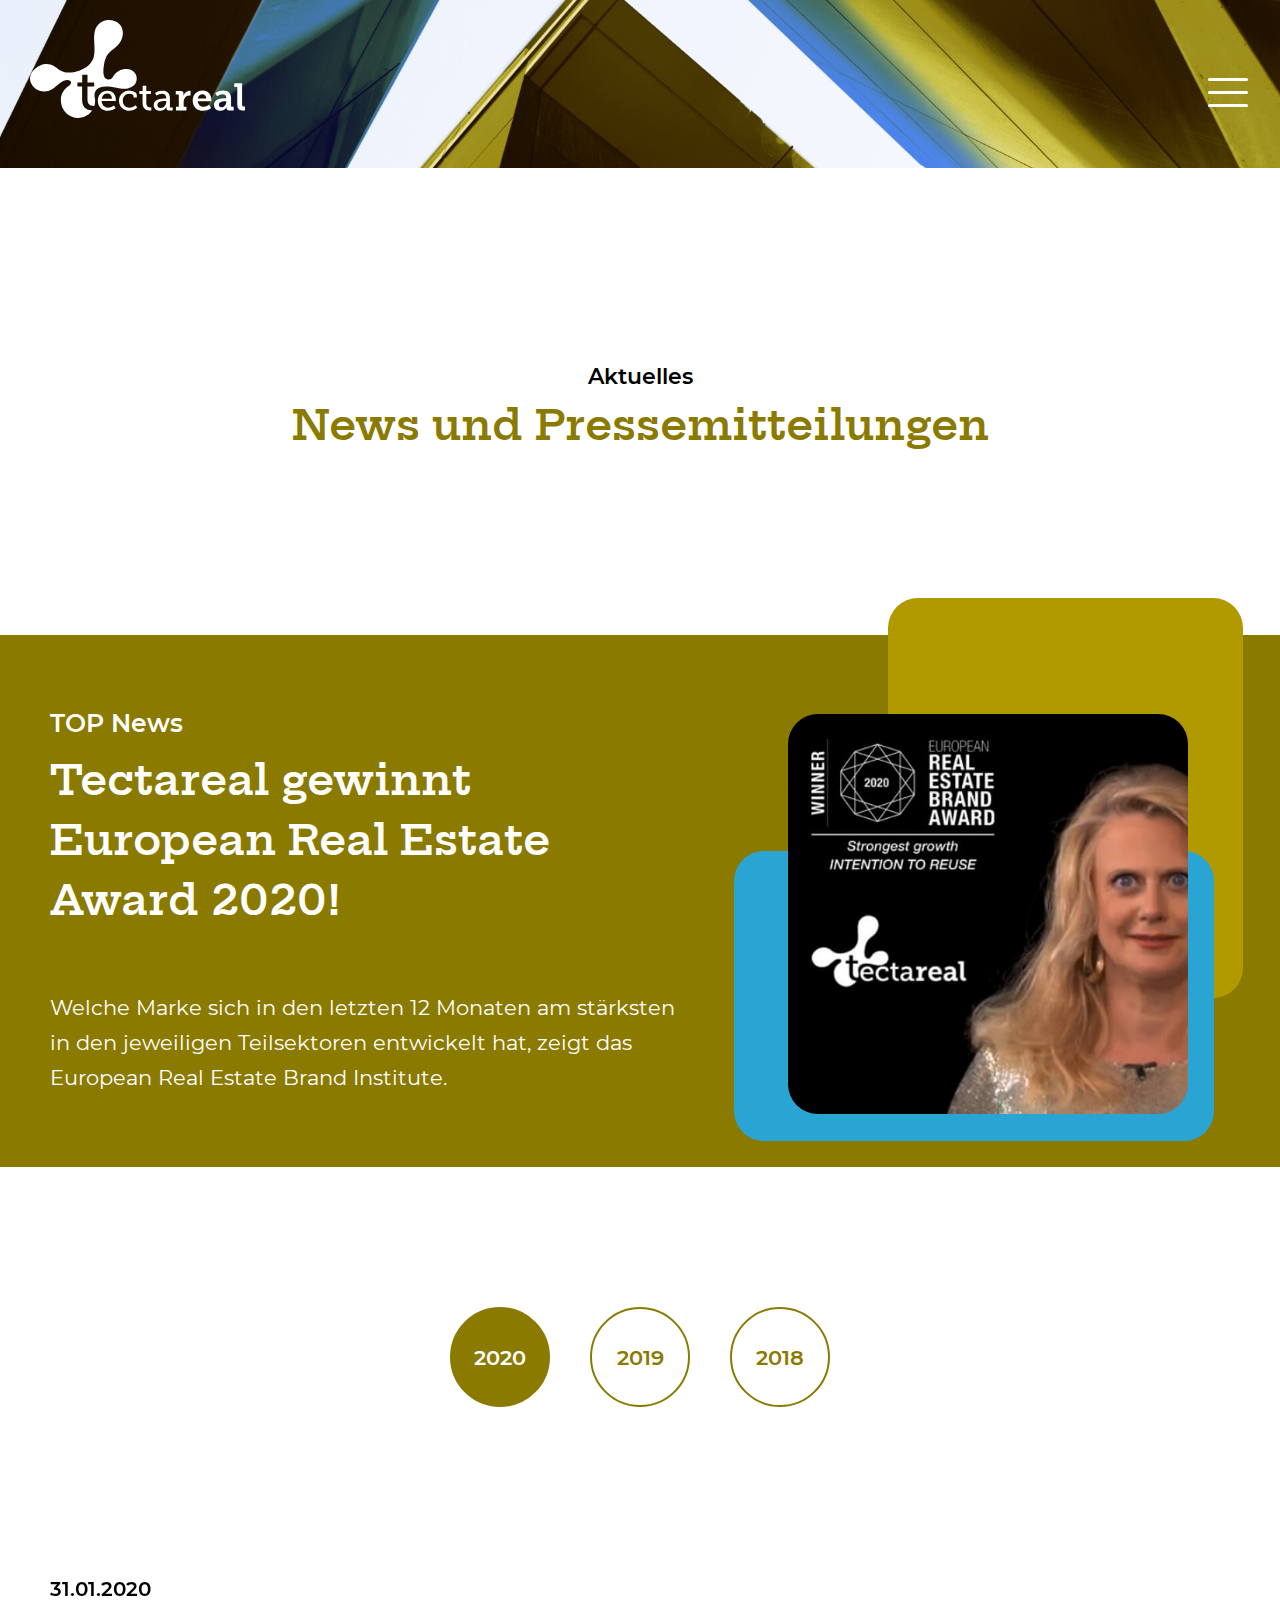
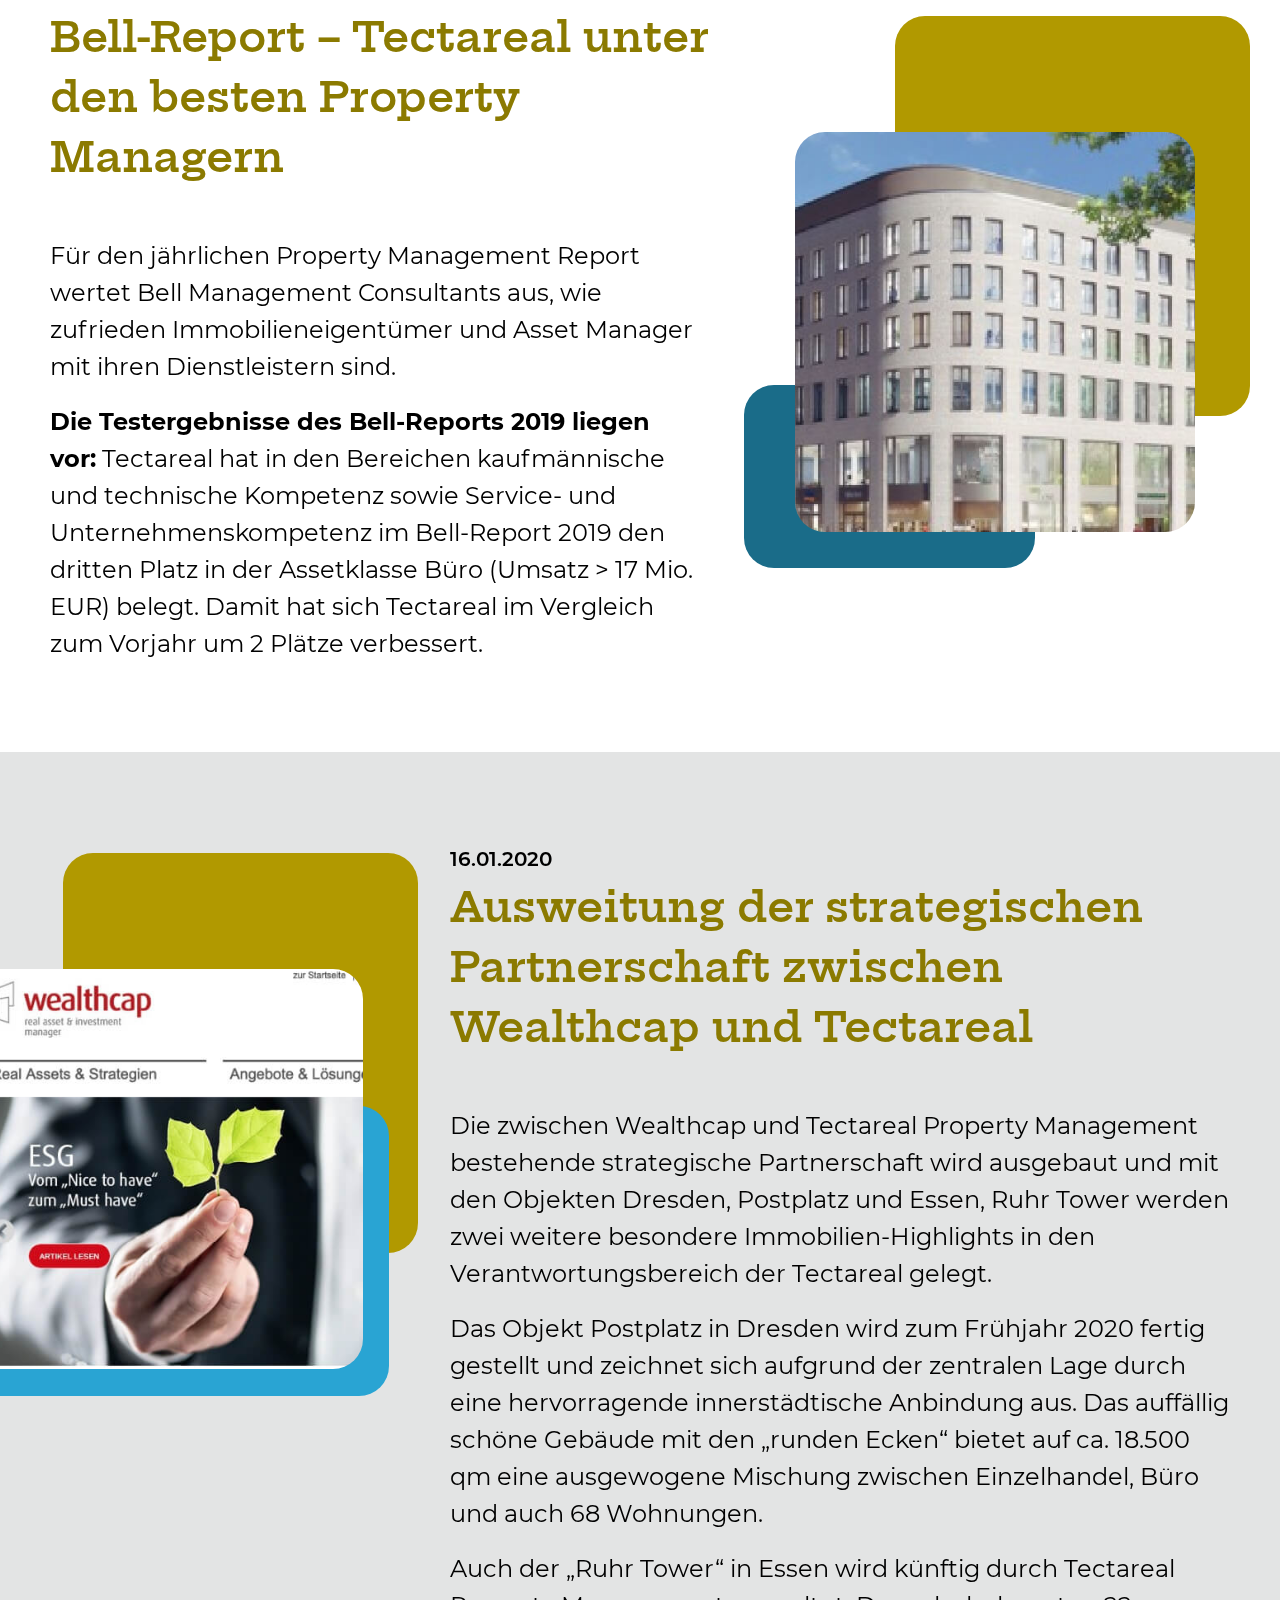
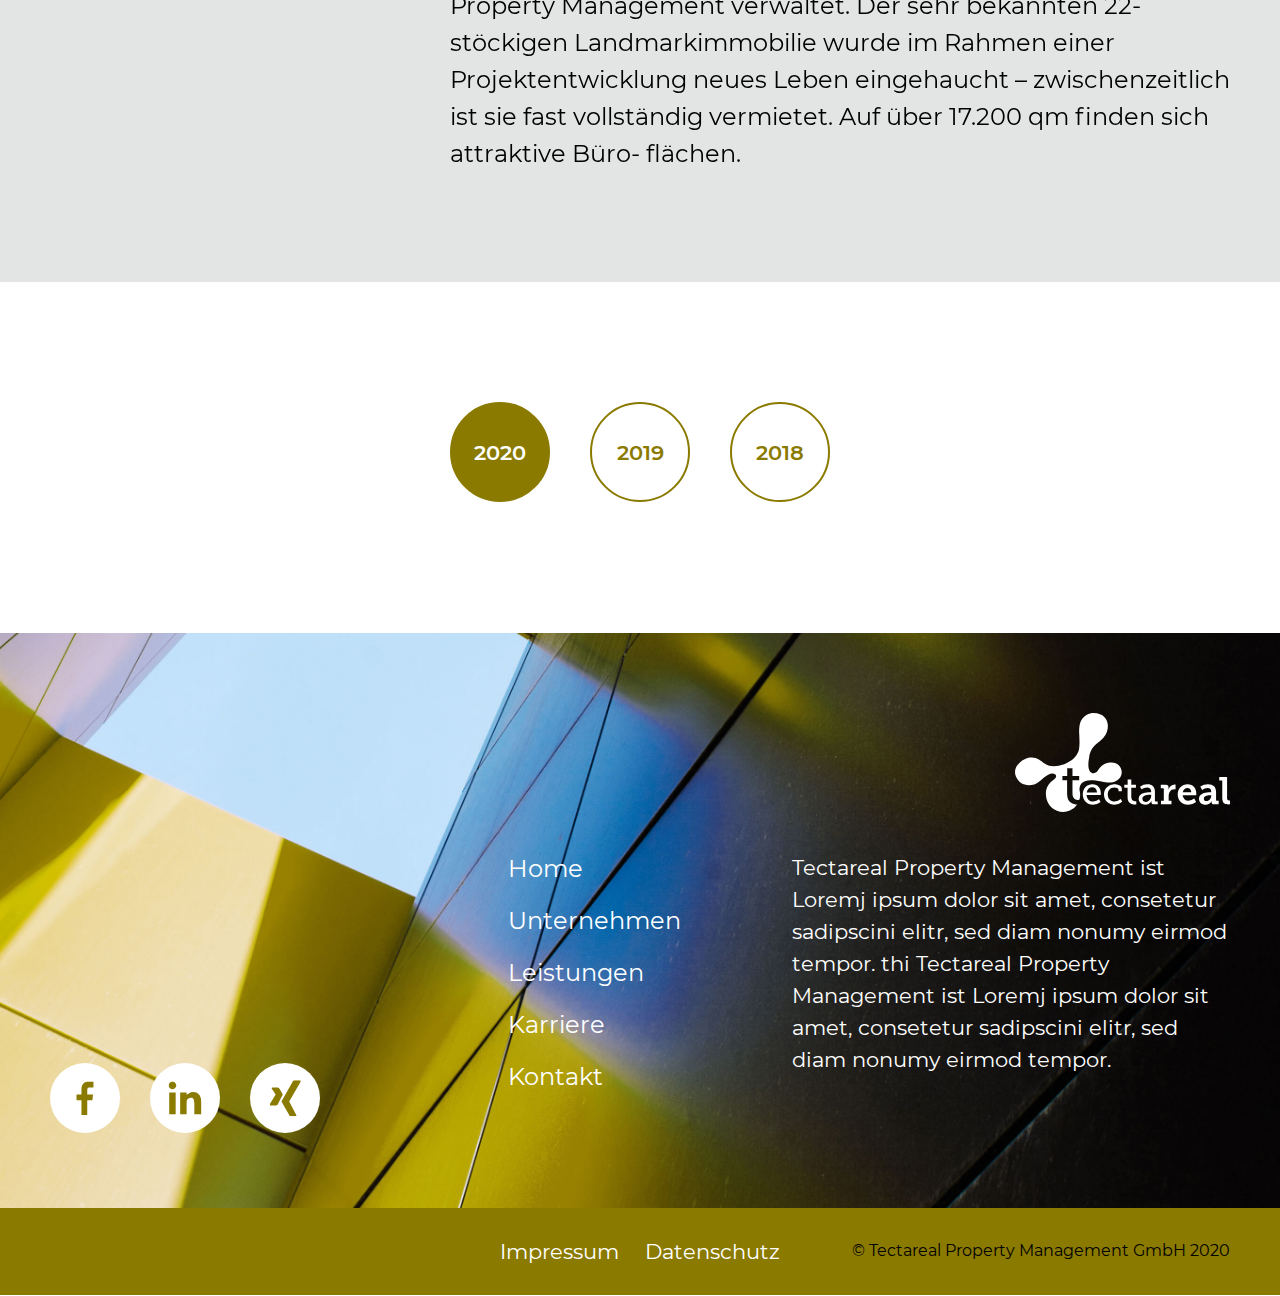
==== commit 13bf210e: "LAncecafe" ====
--- a/actuelles.html
+++ b/actuelles.html
@@ -163,7 +163,7 @@
 
 		<!-- Section 2 - News -->
 
-		<!-- <section class="sect_2_news">
+		<section class="sect_2_news">
 			<div class="row">
 				<div class="years_tab_wrapp">
 					<ul class="years_tab">
@@ -184,6 +184,12 @@
 				<div class="slide">
 					<div class="row">
 						<div class="article_6 article_6_2">
+							<div class="right">
+								<div class="article_5_img_wrapp article_6_img_wrapp">
+									<div class="article_5_img_box" style="background-image: url(img/image_02.jpg)">
+									</div>
+								</div>
+							</div>
 							<div class="left">
 								<div class="article_3_header">
 									<p>31.01.2020</p>
@@ -191,21 +197,15 @@
 								</div>
 								<div class="article_3_content">
 									<p>Für den jährlichen Property Management Report wertet Bell Management Consultants aus, wie zufrieden Immobilieneigentümer und Asset Manager mit ihren Dienstleistern sind.</p>
-									<br /><br />
+									<br />
 									<p><b>Die Testergebnisse des Bell-Reports 2019 liegen vor:</b> Tectareal hat in den Bereichen kaufmännische und technische Kompetenz sowie Service- und Unternehmenskompetenz im Bell-Report 2019 den dritten Platz in der Assetklasse Büro (Umsatz > 17 Mio. EUR) belegt. Damit hat sich Tectareal im Vergleich zum Vorjahr um 2 Plätze verbessert.</p>
 								</div>
-							</div>
-							<div class="right">
-								<div class="article_5_img_wrapp article_6_img_wrapp">
-									<div class="article_5_img_box" style="background-image: url(img/image_02.jpg)">
-									</div>
-								</div>
-							</div>
-						</div>
-					</div>
-					<div class="article_5_wrapp">
+							</div>							
+						</div>
+					</div>
+					<div class="article_5_wrapp article_5_wrapp_2">
 						<div class="row">
-							<div class="article_5">
+							<div class="article_5 article_5_2">
 								<div class="left">
 									<div class="article_5_img_wrapp article_5_img_wrapp_2">
 										<div class="article_5_img_box" style="background-image: url(img/image_03.jpg)">
@@ -219,9 +219,9 @@
 									</div>
 									<div class="article_3_content">
 										<p>Die zwischen Wealthcap und Tectareal Property Management bestehende strategische Partnerschaft wird ausgebaut und mit den Objekten Dresden, Postplatz und Essen, Ruhr Tower werden zwei weitere besondere Immobilien-Highlights in den Verantwortungsbereich der Tectareal gelegt.</p>
-										<br /><br />
+										<br />
 										<p>Das Objekt Postplatz in Dresden wird zum Frühjahr 2020 fertig gestellt und zeichnet sich aufgrund der zentralen Lage durch eine hervorragende innerstädtische Anbindung aus. Das auffällig schöne Gebäude mit den „runden Ecken“ bietet auf ca. 18.500 qm eine ausgewogene Mischung zwischen Einzelhandel, Büro und auch 68 Wohnungen.</p>
-										<br /><br />
+										<br />
 										<p>Auch der „Ruhr Tower“ in Essen wird künftig durch Tectareal Property Management verwaltet. Der sehr bekannten 22-stöckigen Landmarkimmobilie wurde im Rahmen einer Projektentwicklung neues Leben eingehaucht – zwischenzeitlich ist sie fast vollständig vermietet. Auf über 17.200 qm finden sich attraktive Büro-
 										flächen.</p>
 									</div>
@@ -247,7 +247,7 @@
 							</div>
 						</div>
 					</div>
-					<div class="article_5_wrapp">
+					<div class="article_5_wrapp article_5_wrapp_3">
 						<div class="row">
 							<div class="article_5">
 								<div class="article_3_header">
@@ -271,15 +271,15 @@
 									<br /><br />
 									<h4>Mehrstufiger Auswahlprozess abgeschlossen</h4>
 									<p>Im Rahmen eines mehrstufigen, sechs Monate andauernden Prozesses wurde eine passgenaue Vergabestrategie konzipiert, die allen Aspekten des heutigen Immobilienbestandes und der zukünftigen Wachstumsstrategie des von Wealthcap gesteuerten Portfolios Rechnung trägt. Im Rahmen des Ausschreibungsverfahren mit einer anfänglichen Long List von rund 30 Dienstleistern sowie nach intensiven Gesprächen mit den möglichen Partnern unter Beteiligung aller relevanten Funktionen bei Wealthcap wurden letztendlich zwei passende Dienstleister identifiziert und beauftragt.</p>
-									<br />
+									<br /><br />
 									<p>Für Wealthcap übernehmen Mahmoud Hawari, Leiter Operations & Business Services, sowie Michael Stüber, Leiter Asset- & Portfoliomanagement Real Estate, die Steuerung der Dienstleister. Im Auswahlprozess war die Advicum Consulting GmbH beratend tätig.</p>
-									<br />
+									<br /><br />
 									<p>„Ein nachvollziehbarer, transparenter Vergabeprozess war uns sehr wichtig. Natürlich, um die kompetente Partner zu identifizieren, aber auch, um die Passgenauigkeit der System- und Prozesslandschaft sicherzustellen. So können wir den hohen Anforderungen unserer institutionellen Investoren, beispielsweise im Bereich Reporting, gerecht werden“, erklärt Hawari.</p>
-									<br />
+									<br /><br />
 									<p>„Mit IC Property Management GmbH arbeiten wir bereits erfolgreich zusammen. Tectareal hat uns mit denselben hohen Qualitätsstandards überzeugt, die wir auch uns selbst stellen. So können wir unseren Investoren, Mietern und Partnern unsere Leistungen auch weiterhin schnell, direkt und reibungslos zur Verfügung stellen. Die Entscheidungshoheit und Weiterentwicklung des Immobilienbestandes nehmen wir weiter wahr und bauen unsere strategischen Services um die Immobilie weiter aus“, so Stüber.</p>
-									<br />
+									<br /><br />
 									<p>„Wir freuen uns sehr, dieses tolle Portfolio künftig verwalten zu dürfen“, so Gertrud Wesemeyer, Geschäftsführerin der Tectareal, „und an dieser Stelle das Vertrauen unseres zukünftigen Auftraggebers gewonnen zu haben. Es ist ein Ansporn, in einer solchen Ausschreibung den Zuschlag zu erhalten und gemeinsam die Grundlagen für eine erfolgreiche Partnerschaft zu schaffen.“</p>
-									<br />
+									<br /><br />
 									<p>„Wir freuen uns sehr über dieses neue Mandat. Es untermauert unsere Leistungsfähigkeit in unserer Kernkompetenz Property Management und das Vertrauen, das renommierte Investoren in unsere Qualität setzen“, sagt Markus Reinert FRICS, Vorstandsvorsitzender und CEO der IC Immobilien Holding AG.</p>
 									<br /><br />
 									<h4>Über Wealthcap:</h4>
@@ -318,7 +318,7 @@
 					<div class="years_slider_controls"></div>
 				</div>
 			</div>
-		</section> -->
+		</section>
 
 		<!-- /Section 2 - News -->
 
@@ -358,8 +358,26 @@
 							</div>
 						</div>
 					</div>
-				</div>
-			</div>			
+					<div class="footer_nav_resp_wrapp">
+						<ul class="footer_nav_resp">
+							<li><a href="#" >Home</a></li>
+							<li><a href="#" >Kontakt</a></li>
+							<li><a href="#" >Unternehmen</a></li>
+							<li><a href="#" >Impressum</a></li>
+							<li><a href="#" >Leistungen</a></li>
+							<li><a href="#" >Datenschutz</a></li>
+							<li><a href="#" >Karriere</a></li>
+							<li>
+								<ul class="soc_list_resp">
+									<li><a href="#"><img src="img/fb.svg" alt="" /></a></li>
+									<li><a href="#"><img src="img/ln.svg" alt="" /></a></li>
+									<li><a href="#"><img src="img/soc.svg" alt="" /></a></li>
+								</ul>
+							</li>
+						</ul>
+					</div>
+				</div>
+			</div>
 			<div class="footer_bootom_row">
 				<div class="row">
 					<div class="footer_bootom">
--- a/style.css
+++ b/style.css
@@ -1179,7 +1179,7 @@
 .transparent_pill {
     display: inline-block;
     vertical-align: top;
-    padding: 14px 30px 14px 29px;
+    padding: 14px 5px 14px 5px;
     -webkit-border-radius: 30px;
     -moz-border-radius: 30px;
     border-radius: 30px;
@@ -2984,7 +2984,8 @@
 }
 
 .slider_3_arrows .slick-arrow {
-    top: 79px;
+    /*top: 79px;*/
+    top: 108px;
 }
 
 .slider_3_arrows .slick-arrow {
@@ -3000,12 +3001,12 @@
 }
 
 .slide_3 {
-    padding: 30px 0 20px 0;
+    /*padding: 30px 0 20px 0;*/
+    padding: 58px 0 20px 0;
 }
 
 .slide_3_header h2 {
     padding: 10px 0;
-
 }
 
 .slide_3_header h4 {
@@ -3093,13 +3094,13 @@
 .olive_pill_2.active {
     border: 1px solid #B19B00;
     background: #fff;
-    color: #8B7A00;
+    color: #000;
 }
 
 .olive_pill_2:hover {
     border: 1px solid #B19B00;
     background: #fff;
-    color: #8B7A00;
+    color: #000;
 }
 
 /*-- /Section 6 - Unhernehmen Page --*/
@@ -3385,8 +3386,8 @@
     display: -webkit-flex;
     flex-wrap: wrap;
     -webkit-flex-wrap: wrap;
-    justify-content: space-between;
-    -webkit-justify-content: space-between;
+    justify-content: center;
+    -webkit-justify-content: center;
     margin-top: 75px;
 }
 
@@ -3455,14 +3456,42 @@
     left: 50%;
     -webkit-transform: translate(-50%, -50%);
     transform: translate(-50%, -50%);
+    -webkit-transition-property: opacity;
+    -webkit-transition-duration: .3s;
+    -webkit-transition-timing-function: ease;
+
+    -moz-transition-property: opacity;
+    -moz-transition-duration: .3s;
+    -moz-transition-timing-function: ease;
+
+    -ms-transition-property: opacity;
+    -ms-transition-duration: .3s;
+    -ms-transition-timing-function: ease;
+
+    -o-transition-property: opacity;
+    -o-transition-duration: .3s;
+    -o-transition-timing-function: ease;
+
+    transition-property: opacity;
+    transition-duration: .3s;
+    transition-timing-function: ease;
 }
 
 .logo_box_2 .icon_box .visible_icon {
-
+    opacity: 1;
 }
 
 .logo_box_2 .icon_box .hover_icon {
-
+    opacity: 0;
+}
+
+.logo_box_2:hover .icon_box .visible_icon {
+    opacity: 0;
+}
+
+.logo_box_2:hover .icon_box .hover_icon,
+.logo_box_2.active .icon_box .hover_icon {
+    opacity: 1;
 }
 
 .logo_box_2 p {
@@ -3478,7 +3507,7 @@
 }
 
 .slider_nav_5_wrapp {
-    padding-bottom: 50px;
+    padding-bottom: 20px;
 }
 
 .slider_nav_5 {
@@ -3510,7 +3539,8 @@
 }
 
 .slide_3 .slide_shape_e {
-    top: 30%;
+    top: -14px;
+    transform: scale(.9);
 }
 
 .slide_3 .slide_shape_2 {
@@ -3523,7 +3553,7 @@
 }
 
 .slide_3_content {
-
+    padding: 20px 0;
 }
 
 .slide_3_content p {
@@ -3559,6 +3589,10 @@
     height: 530px;
     border: none;
     margin: 10px 0 30px 0;
+}
+
+.slide_3_content .olive_pill {
+    margin-top: 40px;
 }
 
 /*-- /Section 3 - Leistungen Page --*/
@@ -4080,13 +4114,15 @@
     display: -webkit-flex;
     flex-wrap: wrap;
     -webkit-flex-wrap: wrap;
-    margin: 0 -10px;
+    -webkit-justify-content: center;
+    justify-content: center;
+    margin: 50px -10px 0 -10px;
 }
 
 .thumb_3 {
     width: calc(25% - 20px);
     min-height: 400px;
-    margin: 50px 10px;
+    margin: 40px 10px;
     position: relative;
     padding: 30px 30px 100px 30px;
     background-color: #8B7A00;
@@ -4095,7 +4131,8 @@
     text-align: center;
     background-image: url(img/card_bg.png);
     background-position: center bottom;
-    background-size: contain;
+    /*background-size: contain;*/
+    background-size: cover;
     background-repeat: no-repeat;
 }
 
@@ -4134,7 +4171,7 @@
 /*-- Section 7 - Leistungen Page --*/
 
 .testimonial_slider {
-    margin: 70px 0 70px 0;
+    margin: 70px 0 47px 0;
 }
 
 .testimonial_slider .slide {
@@ -4149,11 +4186,11 @@
 }
 
 .testimonial_wrapp .left {
-    width: 350px;
+    width: 340px;
 }
 
 .testimonial_wrapp .right {
-    width: calc(100% - 350px);
+    width: calc(100% - 340px);
     padding-top: 10px;
 }
 
@@ -4162,7 +4199,10 @@
 }
 
 .testimonial_wrapp .photo_box {
-
+    width: 300px;
+    height: 300px;
+    background-size: cover;
+    background-position: center;
 }
 
 .testimonial_wrapp .photo_box img {
@@ -4170,11 +4210,13 @@
 }
 
 .testimonial_wrapp p {
-    padding: 10px 0;
+    font-size: 20px;
+    line-height: 37px;
+    padding: 0;
 }
 
 p.testimonial_author {
-    padding-top: 30px;
+    padding-top: 26px;
     font-weight: bold;
 }
 
@@ -4200,9 +4242,13 @@
 
 .testimonial_slider .slick-dots {
     text-align: left;
-    padding-left: 347px;
-    position: relative;
-    bottom: -51px;
+    padding-left: 338px;
+    position: relative;
+    bottom: -26px;
+}
+
+.resp_text {
+    display: none;
 }
 
 /*-- /Section 7 - Leistungen Page --*/
@@ -4570,6 +4616,7 @@
 .article_7 h4 {
     font-size: 25px;
     line-height: 33px;
+    font-weight: 600;
 }
 
 .article_7 h2 {
@@ -4678,6 +4725,14 @@
 
 .article_6_2 .article_3_content {
     padding-right: 5%;
+}
+
+.article_6_2 .right {
+    order: 2;
+}
+
+.article_6_2 .left {
+    order: 1;
 }
 
 .article_5_wrapp {
--- a/responsive.css
+++ b/responsive.css
@@ -25,7 +25,7 @@
 	}
 
 	.slider_3_arrows .slick-arrow {
-	    top: 12px;
+		top: 44px;
 	}
 
 	.slider_4_arrows .slick-prev {
@@ -34,6 +34,14 @@
 
 	.slider_4_arrows .slick-next {
 	    right: 10px;
+	}
+
+	.testimonial_slider .slick-prev {
+	    left: -24px;
+	}
+
+	.testimonial_slider .slick-next {
+	    right: -24px;
 	}
 
 }
@@ -92,6 +100,21 @@
 
 /*-- /Section 1 - News --*/
 
+/*-- Section 6 - Karriere Page --*/
+
+.thumb_3 {
+    width: calc(25% - 20px);
+    min-height: 380px;
+    margin: 30px 10px;
+}
+
+.thumb_3_descript p {
+    font-size: 20px;
+    line-height: 35px;
+}
+
+/*-- /Section 6 - Karriere Page --*/
+
 }
 
 @media only screen and (max-width: 1300px) {
@@ -313,6 +336,27 @@
 
 /*-- /Section 1 - Contact --*/
 
+/*-- Section 6 - Karriere Page --*/
+
+.thumb_3 {
+    min-height: 350px;
+    padding: 30px 20px 88px 20px;
+}
+
+.thumb_3_header {
+    min-height: 50px;
+}
+
+.thumb_3_footer {
+    padding: 10px 20px 25px 20px;
+}
+
+.transparent_pill {
+    font-size: 18px;
+}
+
+/*-- /Section 6 - Karriere Page --*/
+
 /*-- Footer --*/
 
 .footer_bootom > div:nth-child(1) {
@@ -410,19 +454,19 @@
 }
 
 .transparent_pill {
-    padding: 14px 20px 14px 20px;
+    padding: 14px 5px 14px 5px;
     font-size: 18px;
     line-height: 23px;
 }
 
 .olive_pill {
-    padding: 14px 20px 14px 20px;
+    padding: 14px 5px 14px 5px;
     font-size: 18px;
     line-height: 23px;
 }
 
 .olive_pill_3 {
-    padding: 14px 20px 14px 20px;
+    padding: 14px 5px 14px 5px;
     font-size: 18px;
     line-height: 23px;
 }
@@ -625,6 +669,18 @@
 }
 
 /*-- /Section 3 - Karriere Page --*/
+
+/*-- Section 1 - News --*/
+
+.article_7 .left {
+    width: calc(100% - 380px);
+}
+
+.article_7 .right {
+    width: 380px;
+}
+
+/*-- /Section 1 - News --*/
 
 /*-- Footer --*/
 
@@ -1061,6 +1117,45 @@
 
 /*-- /Section 3 - Karriere Page --*/
 
+/*-- Section 6 - Karriere Page --*/
+
+.thumb_3 {
+    width: calc(33.33% - 20px);
+}
+
+/*-- /Section 6 - Karriere Page --*/
+
+/*-- Section 2 - News --*/
+
+.years_tab {
+    margin: 52px 0;
+}
+
+.article_6_2 .article_3_header {
+    padding-right: 0;
+}
+
+.article_6_2 .article_3_content {
+    padding-right: 0;
+}
+
+.article_6_2 .article_6_img_wrapp {
+    left: -38px;
+}
+
+.article_5_2 .right {
+    width: 100%;
+    padding: 10px 0;
+}
+
+.article_5_img_wrapp {
+    width: 300px;
+    left: 20px;
+    margin: 0 0 50px 0;
+}
+
+/*-- /Section 2 - News --*/
+
 }
 
 
@@ -1433,6 +1528,85 @@
 
 /*-- /Section 1 - Contact --*/
 
+/*-- Section 7 - Karriere Page --*/
+
+.testimonial_wrapp .photo_box {
+	width: 200px;
+	height: 200px;
+}
+
+.testimonial_wrapp .left {
+    width: 240px;
+}
+
+.testimonial_wrapp .right {
+    width: calc(100% - 240px);
+    padding-top: 10px;
+}
+
+.testimonial_wrapp p {
+    font-size: 17px;
+    line-height: 32px;
+}
+
+.testimonial_slider .slick-arrow {
+    width: 30px;
+    height: 30px;
+    border: 1px solid #000;
+}
+
+.testimonial_slider .slick-arrow:before {
+    background-size: 10px;
+}
+
+/*-- /Section 7 - Karriere Page --*/
+
+/*-- Section 1 - News --*/
+
+.article_7 {
+	position: relative;
+}
+
+.article_7 .left {
+	width: 100%;
+	padding: 207px 0 35px 0;
+}
+
+.article_7 .right {
+    width: 380px;
+    position: absolute;
+    top: 0;
+    right: 0;
+}
+
+.article_7 .article_5_img_wrapp {
+    margin-top: -117px;
+}
+
+.article_7_wrapp {
+    margin-top: 103px;
+}
+
+.article_7_header {
+    padding-bottom: 14px;
+}
+
+/*-- /Section 1 - News --*/
+
+/*-- Section 2 - News --*/
+
+.article_6_2 .article_3_header h2 {
+    font-size: 33px;
+    line-height: 44px;
+}
+
+.article_6_2 p {
+	font-size: 21px;
+	line-height: 35px;
+}
+
+/*-- /Section 2 - News --*/
+
 /*-- Footer --*/
 
 .footer_bg {
@@ -1762,8 +1936,27 @@
     min-height: 130px;
 }
 
+.slide_3 {
+    padding: 20px 0;
+}
+
 .slider_3_arrows .slick-arrow {
-    top: 4px;
+    top: 78px;
+    width: 25px;
+    height: 25px;
+    border: 1px solid #000;
+}
+
+.slider_3_arrows .slick-arrow:before {
+    background-size: 11px;
+}
+
+.slider_3_arrows .slick-prev {
+    left: -29px;
+}
+
+.slider_3_arrows .slick-next {
+    right: -29px;
 }
 
 .slide_3_header h2 {
@@ -1800,6 +1993,10 @@
 
 .slide_3_content ul li:before {
     top: 10px;
+}
+
+.slide_3_content .olive_pill {
+    margin-top: 23px;
 }
 
 /*-- /Section 6 - Unhernehmen Page --*/
@@ -2038,7 +2235,6 @@
 }
 
 .article_5_1 .article_5_img_wrapp {
-    /*margin-top: 128px;*/
     width: 150px;
     left: 0;
 }
@@ -2078,7 +2274,7 @@
     width: 182px;
     height: 106px;
     top: 64px;
-    right: -11px;
+    right: 10px;
     -webkit-border-radius: 13px;
     border-radius: 13px;
 }
@@ -2117,6 +2313,84 @@
 
 /*-- /Section 3 - Karriere Page --*/
 
+/*-- Section 6 - Karriere Page --*/
+
+.thumb_3 {
+    width: calc(50% - 20px);
+}
+
+/*-- /Section 6 - Karriere Page --*/
+
+/*-- Section 1 - News --*/
+
+.article_7 .article_5_img_wrapp {
+    margin-top: -117px;
+    width: 170px;
+}
+
+.article_7 .left {
+    width: 100%;
+    padding: 54px 0 35px 0;
+}
+
+.article_7 .right {
+    width: 170px;
+    position: absolute;
+    top: 0;
+    right: 0;
+}
+
+.article_7 .article_5_img_wrapp {
+    left: 0;
+}
+
+/*-- /Section 1 - News --*/
+
+/*-- Section 2 - News --*/
+
+.years_tab {
+    margin: 23px 0;
+}
+
+.years_tab li {
+    padding: 10px;
+}
+
+.year_btn {
+    width: 60px;
+    height: 60px;
+    border: 1px solid #8B7A00;
+}
+
+.year_btn span {
+    font-size: 14px;
+    line-height: 17px;
+}
+
+.article_6_2 {
+	margin: 0 0 16px 0;
+}
+
+.article_6_2 .article_6_img_wrapp {
+    left: 0;
+}
+
+.article_5_wrapp_2 {
+	margin-top: 154px;
+	padding-top: 0;
+}
+
+.article_5_img_wrapp_2 {
+	width: 170px;
+    margin: -123px 0 20px 0;
+}
+
+.article_5_2 .article_3_header {
+    padding-right: 0;
+}
+
+/*-- /Section 2 - News --*/
+
 /*-- Footer --*/
 
 .footer_bootom_row {
@@ -2207,7 +2481,7 @@
 	width: 20px;
 	height: 20px;
 	border: 1px solid #000;
-    top: 81px;
+    top: 70px;
 }
 
 .slider_3_arrows .slick-arrow:before {
@@ -2270,6 +2544,88 @@
 }
 
 /*-- /Section 1 - Contact --*/
+
+/*-- Section 7 - Karriere Page --*/
+
+.testimonial_slider {
+    margin: 14px 0 24px 0;
+}
+
+.testimonial_wrapp {
+	position: relative;
+}
+
+.testimonial_wrapp .left {
+	display: flex;
+	display: -webkit-flex;
+	align-items: flex-end;
+    width: 100%;
+    height: 130px;
+}
+
+.testimonial_wrapp .right {
+    width: 100%;
+    padding-top: 16px;
+}
+
+.testimonial_wrapp .photo_box {
+    width: 120px;
+    height: 120px;
+}
+
+.testimonial_author_resp {
+    font-size: 17px;
+    line-height: 25px;
+   	font-weight: bold;
+}
+
+.testimonial_author {
+	display: none;
+}
+
+.testimonial_slider .slick-arrow {
+    width: 20px;
+    height: 20px;
+    top: 106px;
+}
+
+.testimonial_slider .slick-dots {
+	display: none;
+    text-align: center;
+    padding-left: 0;
+    bottom: 0;
+}
+
+.testimonial_wrapp p {
+    font-size: 14px;
+    line-height: 22px;
+}
+
+.resp_text {
+	display: block;
+	padding-left: 10px;
+}
+
+.testimonial_slider .slick-arrow:before {
+    background-size: 7px;
+}
+
+/*-- /Section 7 - Karriere Page --*/
+
+/*-- Section 8 - Karriere Page --*/
+
+.manager_article h3 {
+	font-size: 17px;
+    line-height: 29px;
+}
+
+.manager_article p,
+.manager_article p a {
+    font-size: 18px;
+    line-height: 20px;
+}
+
+/*-- /Section 8 - Karriere Page --*/
 
 /*-- Footer --*/
 
@@ -2806,7 +3162,7 @@
 }
 
 .article_2 .transparent_pill {
-    margin: 20px 0 30px;
+    margin: 20px 0 15px;
 }
 
 /*-- /Section 5 - Leistungen Page --*/
@@ -2856,6 +3212,10 @@
 /*-- /Section 1 - Stelle --*/
 
 /*-- Section 3 - Stelle Page --*/
+
+.sect_6_kp {
+    padding: 52px 0 25px 0;
+}
 
 .dropdown_box_title {
     height: 30px;
@@ -2878,6 +3238,7 @@
 .search_btn_wrapp .olive_pill {
 	min-width: 100%;
 	width: 100%;
+	margin-bottom: 5px;
     padding: 5px 10px 5px 10px;
     font-size: 12px;
     line-height: 18px;
@@ -3019,6 +3380,109 @@
 }
 
 /*-- /Section 3 - Karriere Page --*/
+
+/*-- Section 6 - Karriere Page --*/
+
+.thumb_3 {
+    min-height: 190px;
+   	width: calc(50% - 14px);
+   	max-width: 180px;
+   	margin: 7px 7px;
+    padding: 15px 10px 50px 10px;
+    border-radius: 13px;
+    -webkit-border-radius: 13px;
+}
+
+.thumb_3:nth-child(odd) {
+	position: relative;
+	top: -30px;
+}
+
+.thumb_3_header {
+    min-height: 32px;
+}
+
+.thumb_3_descript {
+    min-height: 45px;
+}
+
+.thumb_3_descript p {
+    font-size: 14px;
+    line-height: 23px;
+}
+
+.thumb_3 .transparent_pill {
+	min-width: 100%;
+	padding: 7px 5px 7px 5px;
+    font-size: 12px;
+    line-height: 16px;
+}
+
+.thumb_3_footer {
+    padding: 10px 10px 15px 10px;
+}
+
+/*-- /Section 6 - Karriere Page --*/
+
+/*-- Section 1 - News --*/
+
+.article_7 .left {
+    padding: 103px 0 34px 0;
+}
+
+.article_7 .article_5_img_wrapp {
+    margin-top: -80px;
+}
+
+.article_7 h4 {
+    font-size: 12px;
+    line-height: 17px;
+}
+
+.article_7 h2 {
+	padding: 2px 0 4px 0;
+    font-size: 20px;
+    line-height: 26px;
+}
+
+.article_7 p {
+    font-size: 14px;
+    line-height: 25px;
+}
+
+/*-- /Section 1 - News --*/
+
+/*-- Section 2 - News --*/
+
+.article_6_2 .article_3_header p {
+    font-size: 12px;
+    line-height: 20px;
+}
+
+.article_6_2 .article_3_header h2 {
+    font-size: 20px;
+    line-height: 26px;
+}
+
+.article_5_2 .article_3_header h2 {
+    line-height: 32px;
+}
+
+.years_slider .article_5_wrapp h4 {
+    font-size: 14px;
+    line-height: 20px;
+    padding-bottom: 10px;
+}
+
+.article_5_wrapp_3 {
+    padding: 15px 0 5px 0;
+}
+
+.article_5_wrapp_3 .article_5 .article_3_content p {
+    padding-bottom: 0;
+}
+
+/*-- /Section 2 - News --*/
 
 }
 
@@ -3656,6 +4120,14 @@
 
 /*-- /Section 2 - Karriere Page --*/
 
+/*-- Section 5 - Karriere Page --*/
+
+.slide_3_content .olive_pill {
+    margin-top: 17px;
+}
+
+/*-- /Section 5 - Karriere Page --*/
+
 /*-- Footer --*/
 
 .footer_bg {
@@ -4059,7 +4531,6 @@
     line-height: 26px;
 }
 
-
 /*-- /Section 1 - Contact --*/
 
 }
@@ -4077,6 +4548,24 @@
 
 }
 
+@media only screen and (max-width: 360px) {
+
+/*-- Section 6 - Karriere Page --*/
+
+	.thumb_3_descript p {
+	    font-size: 13px;
+	    line-height: 22px;
+	}
+
+	.thumb_3 .transparent_pill {
+	    font-size: 10px;
+	    line-height: 16px;
+	}
+
+/*-- /Section 6 - Karriere Page --*/
+
+}
+
 @media only screen and (max-width: 330px) {
 
 h1 {
